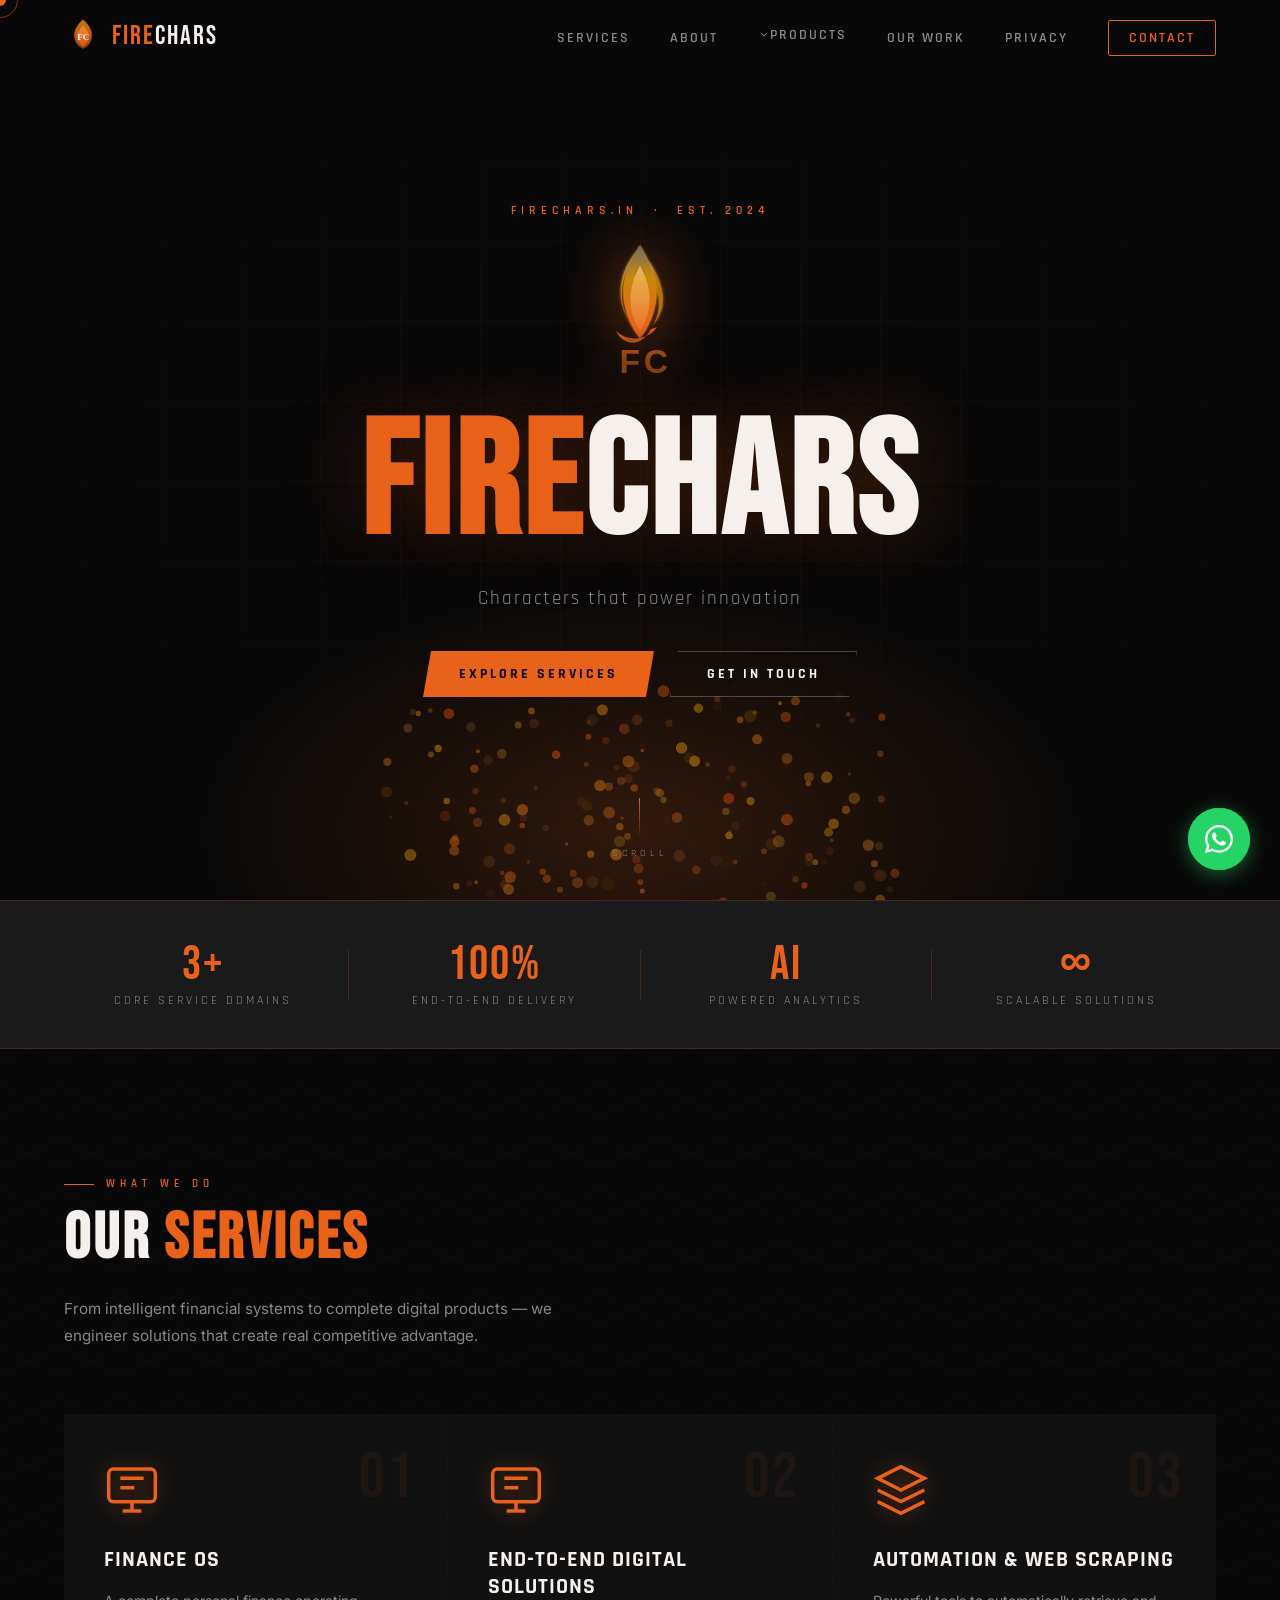
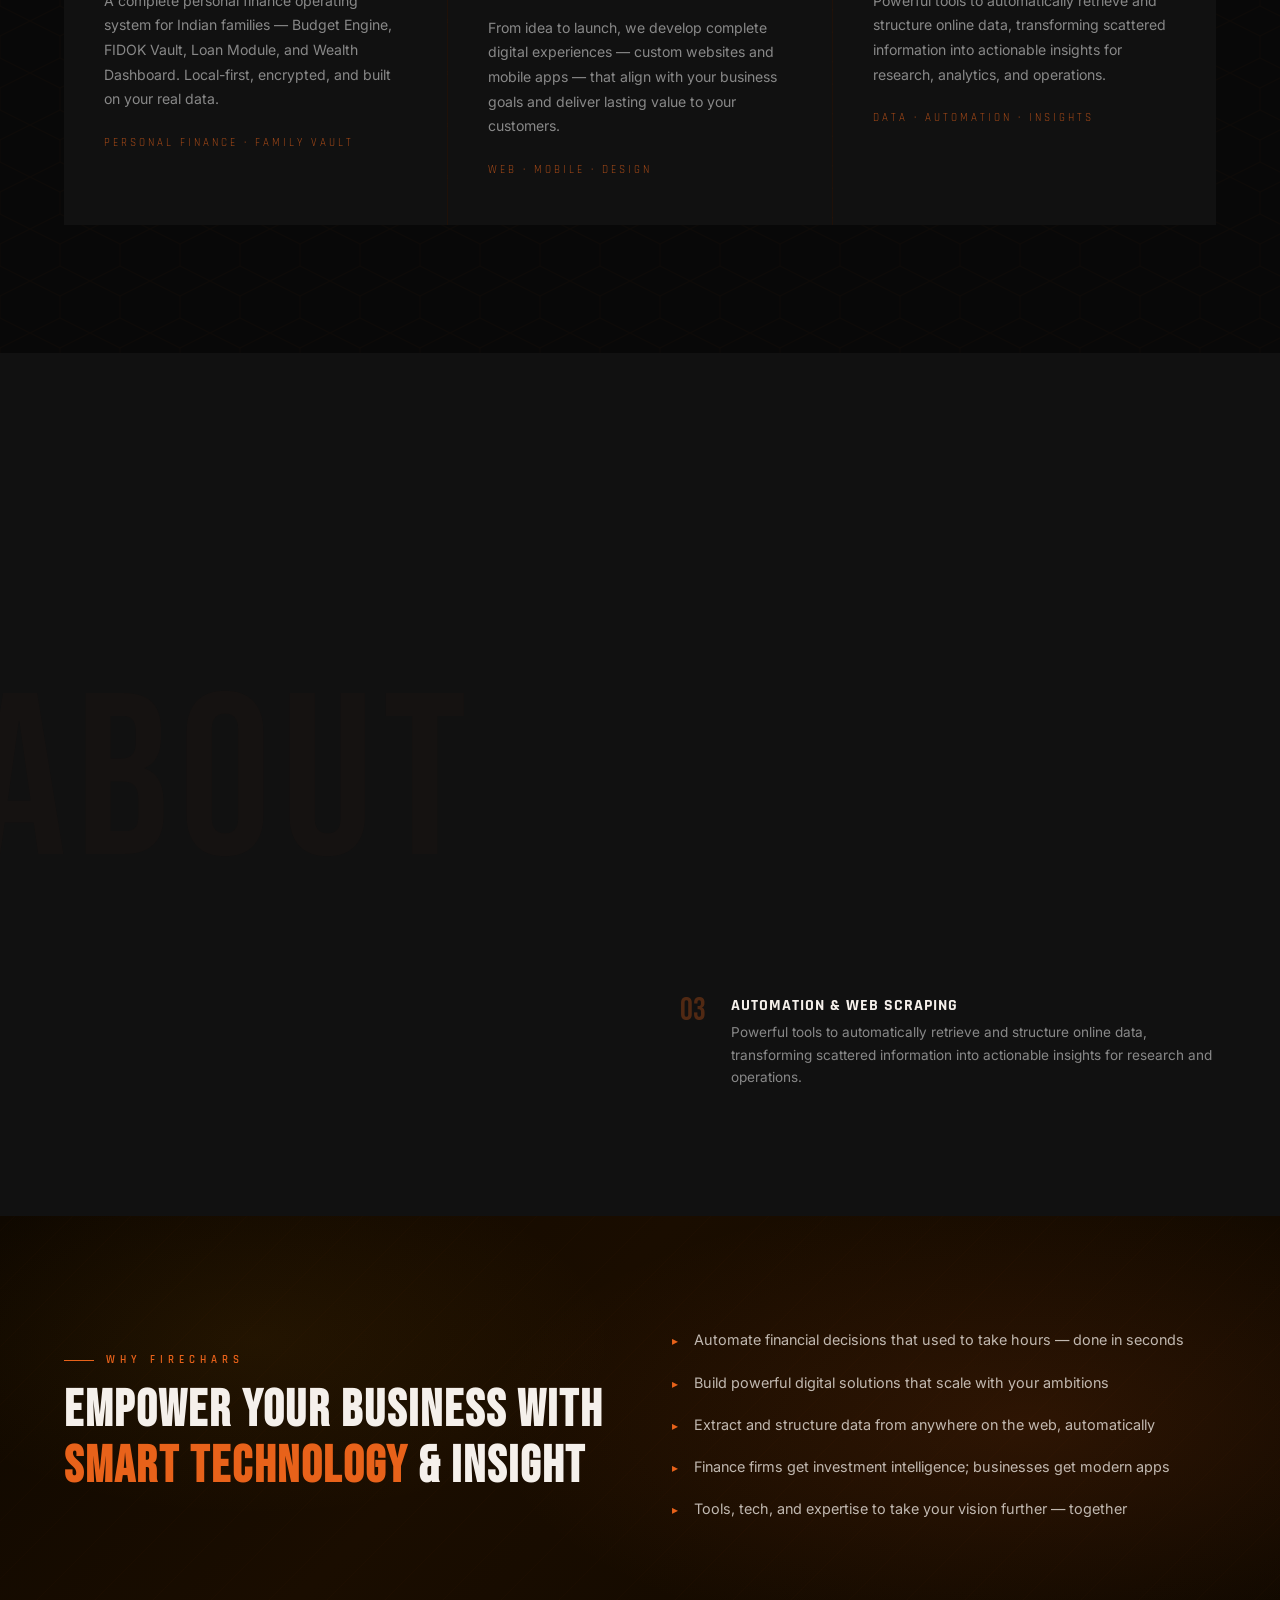
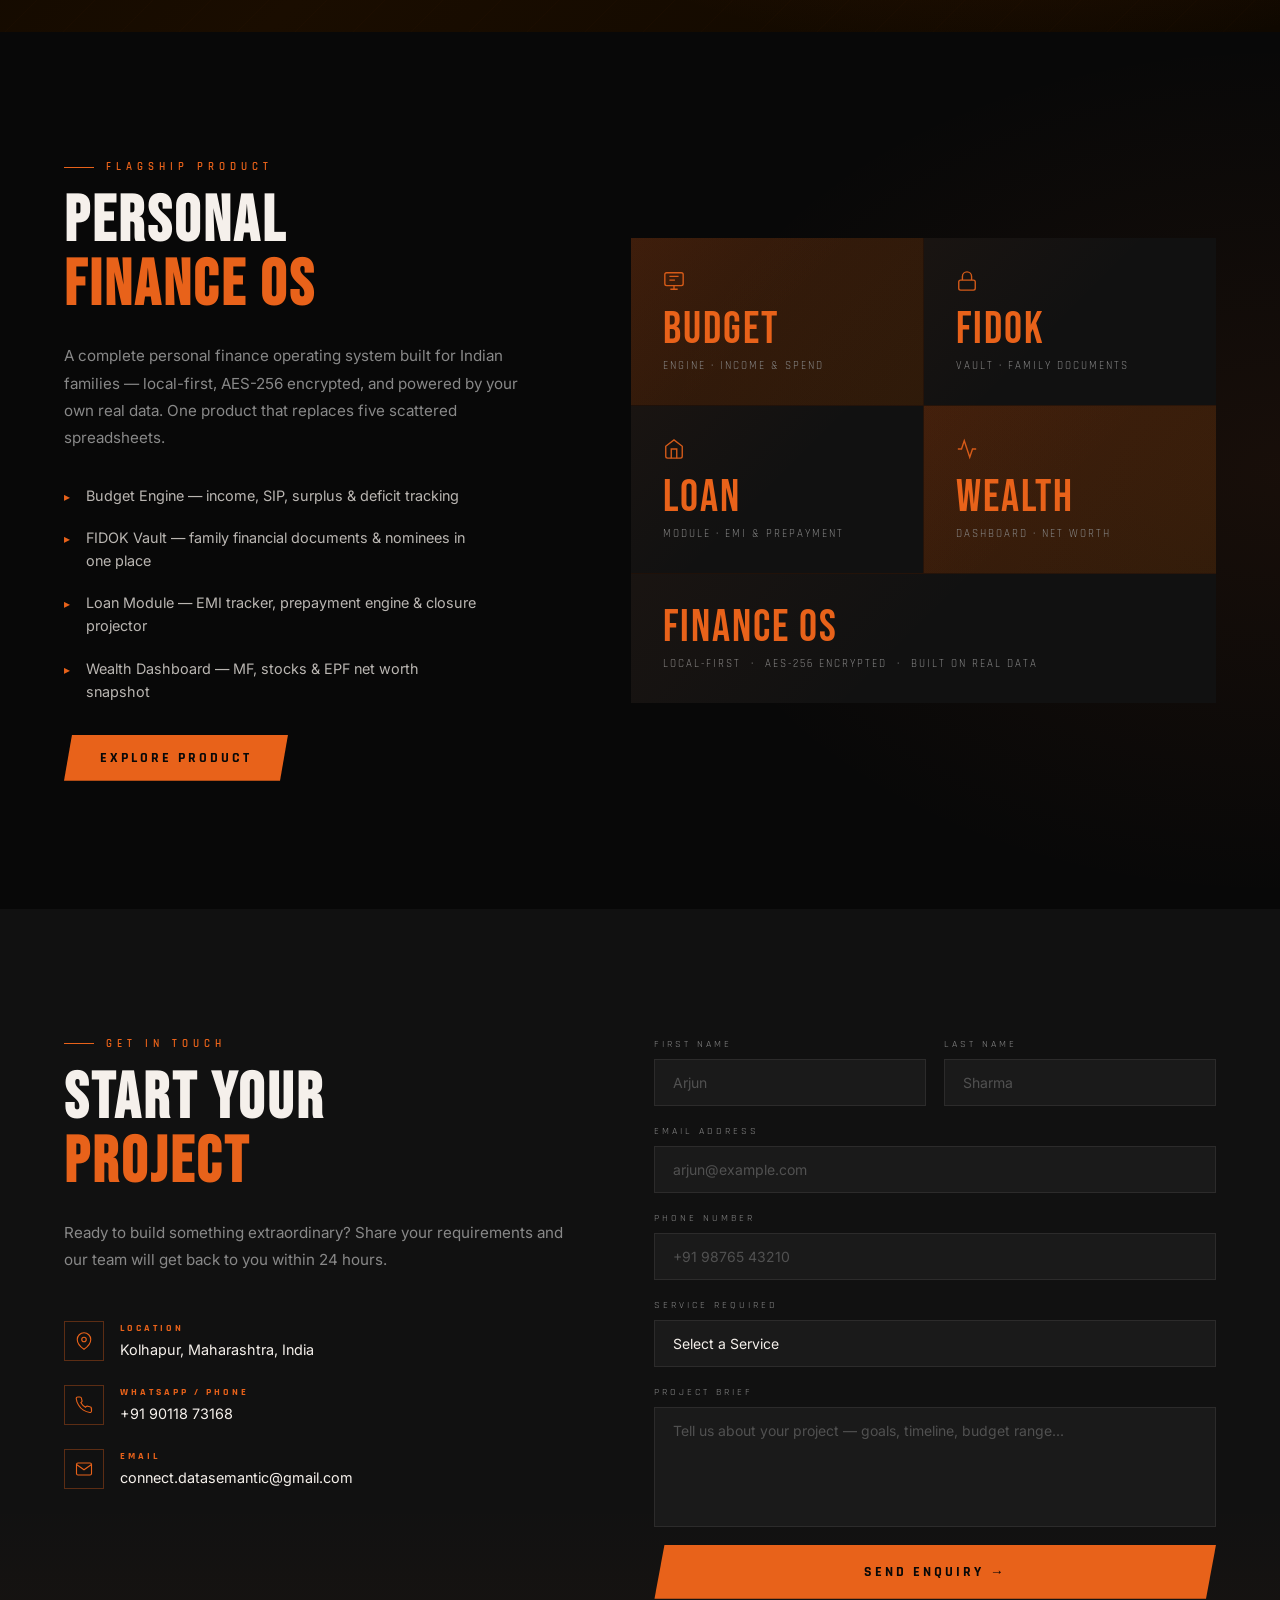
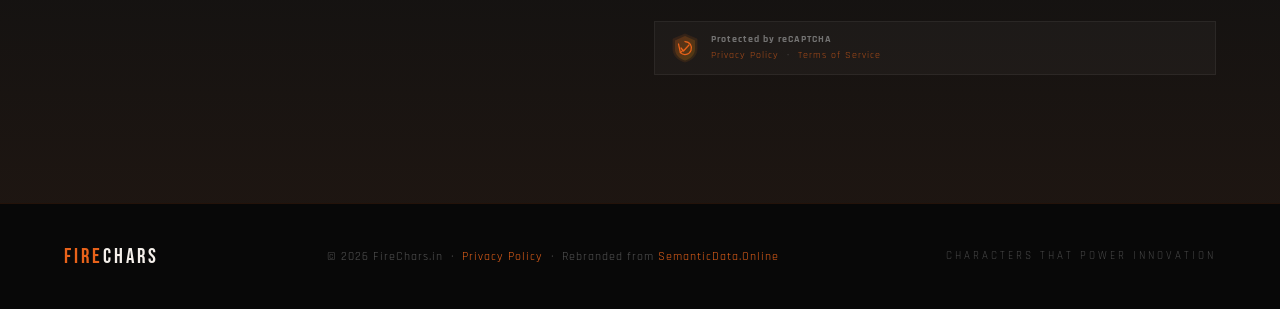
==== index.html @ 8363f187 "Add files via upload" ====
<!DOCTYPE html>
<html lang="en">
<head>
  <meta charset="UTF-8">
  <meta name="viewport" content="width=device-width, initial-scale=1.0">
  <title>FireChars — Characters that power innovation</title>
  <meta name="description" content="FireChars delivers automated investment intelligence, end-to-end digital solutions, and web automation tools. Smarter decisions, faster growth.">
  <meta name="keywords" content="Personal Finance OS, FireChars FinanceOS, budget tracker, FIDOK vault, loan tracker, family finance app, Indian personal finance, FireChars, firechars.in">
  <meta name="author" content="FireChars.in">
  <meta name="robots" content="index, follow">
  <link rel="canonical" href="https://firechars.in/">

  <!-- Open Graph -->
  <meta property="og:type"        content="website">
  <meta property="og:url"         content="https://firechars.in/">
  <meta property="og:title"       content="FireChars — Characters that power innovation">
  <meta property="og:description" content="Automated investment intelligence, digital solutions & web automation. Smarter decisions, faster growth.">
  <meta property="og:locale"      content="en_IN">
  <meta property="og:site_name"   content="FireChars.in">

  <!-- Favicon -->
  <link rel="icon" type="image/svg+xml" href="assets/images/favicon.svg">

  <!-- Google Fonts -->
  <link rel="preconnect" href="https://fonts.googleapis.com">
  <link href="https://fonts.googleapis.com/css2?family=Bebas+Neue&family=Rajdhani:wght@400;500;600;700&family=Inter:wght@300;400;500&display=swap" rel="stylesheet">

  <!-- CSS -->
  <link rel="stylesheet" href="css/base.css">
  <link rel="stylesheet" href="css/components.css">
  <link rel="stylesheet" href="css/sections.css">
  <link rel="stylesheet" href="css/animations.css">
  <link rel="stylesheet" href="css/responsive.css">
</head>
<body>

  <!-- Custom Cursor -->
  <div class="cursor"      id="cursor"></div>
  <div class="cursor-ring" id="cursorRing"></div>

  <!-- ═══════════════════════════════════════
       NAV
       ═══════════════════════════════════════ -->
  <nav id="navbar">
    <a class="nav-logo" href="#">
      <svg class="nav-logo-icon" viewBox="0 0 100 120" fill="none" xmlns="http://www.w3.org/2000/svg">
        <path d="M50 8 C50 8 78 30 78 58 C78 78 66 95 50 100 C34 95 22 78 22 58 C22 30 50 8 50 8Z" fill="url(#nFO)" opacity="0.9"/>
        <path d="M50 28 C50 28 68 45 68 62 C68 76 60 88 50 92 C40 88 32 76 32 62 C32 45 50 28 50 28Z" fill="url(#nFI)" opacity="0.7"/>
        <text x="32" y="74" font-family="Arial Black" font-size="28" font-weight="900" fill="white" opacity="0.95">FC</text>
        <defs>
          <linearGradient id="nFO" x1="50" y1="8" x2="50" y2="100" gradientUnits="userSpaceOnUse">
            <stop offset="0%"   stop-color="#C8860A"/>
            <stop offset="50%"  stop-color="#E8621A"/>
            <stop offset="100%" stop-color="#8B4513"/>
          </linearGradient>
          <linearGradient id="nFI" x1="50" y1="28" x2="50" y2="92" gradientUnits="userSpaceOnUse">
            <stop offset="0%"   stop-color="#F0A040"/>
            <stop offset="100%" stop-color="#E8621A"/>
          </linearGradient>
        </defs>
      </svg>
      <span class="nav-logo-text"><span>FIRE</span>CHARS</span>
    </a>
    <ul class="nav-links" id="navLinks">
      <li><a href="#services">Services</a></li>
      <li><a href="#about">About</a></li>
      <li class="nav-dropdown-wrap">
        <a href="products.html">Products</a>
        <ul class="nav-dropdown">
          <li><a href="products.html#pfos-product"><span class="nav-dropdown-num">00</span>Finance OS</a></li>
          <li><a href="products.html#attendease-product"><span class="nav-dropdown-num">01</span>AttendEase</a></li>
          <li><a href="products.html#billing-product"><span class="nav-dropdown-num">02</span>Billing Manager</a></li>
          <li><a href="products.html#reportcard-product"><span class="nav-dropdown-num">03</span>Report Card</a></li>
          <li><a href="products.html#attendance-product"><span class="nav-dropdown-num">04</span>Student Attendance</a></li>
        </ul>
      </li>
      <li><a href="clients.html">Our Work</a></li>
      <li><a href="privacy-policy.html">Privacy</a></li>
      <li><a href="#contact" class="nav-cta">Contact</a></li>
    </ul>
    <button class="nav-toggle" id="navToggle" aria-label="Toggle menu">
      <span></span><span></span><span></span>
    </button>
  </nav>

  <!-- ═══════════════════════════════════════
       HERO
       ═══════════════════════════════════════ -->
  <section id="hero">
    <div class="hero-bg">
      <canvas id="fireCanvas"></canvas>
      <div class="hero-grid"></div>
      <div class="hero-glow-center"></div>
    </div>
    <div class="hero-content">
      <div class="hero-eyebrow">firechars.in &nbsp;·&nbsp; Est. 2024</div>
      <svg class="hero-logo-svg" viewBox="0 0 200 240" fill="none" xmlns="http://www.w3.org/2000/svg">
        <defs>
          <linearGradient id="hO" x1="100" y1="0" x2="100" y2="200" gradientUnits="userSpaceOnUse">
            <stop offset="0%"   stop-color="#6A6A6A"/>
            <stop offset="30%"  stop-color="#C8860A"/>
            <stop offset="70%"  stop-color="#E8621A"/>
            <stop offset="100%" stop-color="#8B4513"/>
          </linearGradient>
          <linearGradient id="hI" x1="100" y1="40" x2="100" y2="180" gradientUnits="userSpaceOnUse">
            <stop offset="0%"   stop-color="#F0C060"/>
            <stop offset="100%" stop-color="#E8621A"/>
          </linearGradient>
          <linearGradient id="hM" x1="60" y1="0" x2="140" y2="200" gradientUnits="userSpaceOnUse">
            <stop offset="0%"   stop-color="#999"/>
            <stop offset="40%"  stop-color="#C8860A"/>
            <stop offset="100%" stop-color="#B87333"/>
          </linearGradient>
          <filter id="hGlow"><feGaussianBlur stdDeviation="3" result="b"/><feMerge><feMergeNode in="b"/><feMergeNode in="SourceGraphic"/></feMerge></filter>
        </defs>
        <path d="M100 10 C85 35 72 55 70 80 C68 105 76 125 88 140 C75 125 65 100 68 75 C70 50 82 30 95 15 Z" fill="url(#hM)" opacity="0.9" filter="url(#hGlow)"/>
        <path d="M100 5 C115 30 128 55 128 82 C128 115 113 145 100 160 C87 145 72 115 72 82 C72 55 85 30 100 5 Z" fill="url(#hO)" filter="url(#hGlow)"/>
        <path d="M100 40 C110 58 116 76 116 95 C116 118 108 136 100 148 C92 136 84 118 84 95 C84 76 90 58 100 40 Z" fill="url(#hI)" opacity="0.85"/>
        <path d="M128 82 C135 100 132 125 120 140 C130 130 140 112 138 90 C136 68 126 48 115 32 Z" fill="url(#hM)" opacity="0.85" filter="url(#hGlow)"/>
        <path d="M118 145 C112 158 100 168 88 168 C76 168 65 160 60 148 C70 158 85 163 100 160 C112 157 122 152 128 142 Z" fill="url(#hO)" opacity="0.9"/>
        <text x="66" y="218" font-family="Arial Black, sans-serif" font-size="56" font-weight="900" fill="url(#hO)" letter-spacing="6" opacity="0.95">FC</text>
      </svg>
      <h1 class="hero-title"><span class="fire">FIRE</span><span class="chars">CHARS</span></h1>
      <p class="hero-tagline">Characters that power innovation</p>
      <div class="hero-btns">
        <a href="#services" class="btn-primary">Explore Services</a>
        <a href="#contact"  class="btn-secondary">Get In Touch</a>
      </div>
    </div>
    <div class="hero-scroll">
      <div class="scroll-line"></div>
      <span>Scroll</span>
    </div>
  </section>

  <!-- ═══════════════════════════════════════
       STATS BAR
       ═══════════════════════════════════════ -->
  <div class="stats-bar">
    <div class="stats-inner">
      <div class="stat-item reveal">
        <div class="stat-number">3+</div>
        <div class="stat-label">Core Service Domains</div>
      </div>
      <div class="stat-divider"></div>
      <div class="stat-item reveal reveal-delay-1">
        <div class="stat-number">100%</div>
        <div class="stat-label">End-to-End Delivery</div>
      </div>
      <div class="stat-divider"></div>
      <div class="stat-item reveal reveal-delay-2">
        <div class="stat-number">AI</div>
        <div class="stat-label">Powered Analytics</div>
      </div>
      <div class="stat-divider"></div>
      <div class="stat-item reveal reveal-delay-3">
        <div class="stat-number">∞</div>
        <div class="stat-label">Scalable Solutions</div>
      </div>
    </div>
  </div>

  <!-- ═══════════════════════════════════════
       SERVICES
       ═══════════════════════════════════════ -->
  <section id="services">
    <div class="services-hex-bg"></div>
    <div class="services-header">
      <div class="reveal">
        <div class="section-label">What We Do</div>
        <h2 class="section-title">Our <span>Services</span></h2>
        <p class="section-desc">From intelligent financial systems to complete digital products — we engineer solutions that create real competitive advantage.</p>
      </div>
    </div>
    <div class="services-grid">
      <div class="service-card reveal">
        <div class="service-number">01</div>
        <svg class="service-icon" viewBox="0 0 24 24" fill="none" stroke="currentColor" stroke-width="1.5">
          <rect x="2" y="3" width="20" height="14" rx="2"/>
          <path d="M8 21h8M12 17v4"/>
          <path d="M7 7h10M7 11h6"/>
        </svg>
        <div class="service-name">Finance OS</div>
        <p class="service-desc">A complete personal finance operating system for Indian families — Budget Engine, FIDOK Vault, Loan Module, and Wealth Dashboard. Local-first, encrypted, and built on your real data.</p>
        <span class="service-tag">Personal Finance · Family Vault</span>
      </div>
      <div class="service-card reveal reveal-delay-1">
        <div class="service-number">02</div>
        <svg class="service-icon" viewBox="0 0 24 24" fill="none" stroke="currentColor" stroke-width="1.5">
          <rect x="2" y="3" width="20" height="14" rx="2"/>
          <path d="M8 21h8M12 17v4M7 7h10M7 11h6"/>
        </svg>
        <div class="service-name">End-to-End Digital Solutions</div>
        <p class="service-desc">From idea to launch, we develop complete digital experiences — custom websites and mobile apps — that align with your business goals and deliver lasting value to your customers.</p>
        <span class="service-tag">Web · Mobile · Design</span>
      </div>
      <div class="service-card reveal reveal-delay-2">
        <div class="service-number">03</div>
        <svg class="service-icon" viewBox="0 0 24 24" fill="none" stroke="currentColor" stroke-width="1.5">
          <path d="M12 2L2 7l10 5 10-5-10-5zM2 17l10 5 10-5M2 12l10 5 10-5"/>
        </svg>
        <div class="service-name">Automation &amp; Web Scraping</div>
        <p class="service-desc">Powerful tools to automatically retrieve and structure online data, transforming scattered information into actionable insights for research, analytics, and operations.</p>
        <span class="service-tag">Data · Automation · Insights</span>
      </div>
    </div>
  </section>

  <!-- ═══════════════════════════════════════
       ABOUT
       ═══════════════════════════════════════ -->
  <section id="about">
    <div class="about-inner">
      <div class="about-visual reveal">
        <div class="about-glow-box">
          <svg class="big-logo-svg" viewBox="0 0 280 320" fill="none" xmlns="http://www.w3.org/2000/svg">
            <defs>
              <linearGradient id="bO" x1="140" y1="0" x2="140" y2="260" gradientUnits="userSpaceOnUse">
                <stop offset="0%"   stop-color="#888"/>
                <stop offset="25%"  stop-color="#C8860A"/>
                <stop offset="60%"  stop-color="#E8621A"/>
                <stop offset="100%" stop-color="#7B3F10"/>
              </linearGradient>
              <linearGradient id="bI" x1="140" y1="50" x2="140" y2="220" gradientUnits="userSpaceOnUse">
                <stop offset="0%"   stop-color="#F5C060"/>
                <stop offset="100%" stop-color="#E8621A"/>
              </linearGradient>
              <linearGradient id="bM" x1="80" y1="0" x2="200" y2="260" gradientUnits="userSpaceOnUse">
                <stop offset="0%"   stop-color="#AAAAAA"/>
                <stop offset="50%"  stop-color="#C8860A"/>
                <stop offset="100%" stop-color="#B87333"/>
              </linearGradient>
              <filter id="bG"><feGaussianBlur stdDeviation="4" result="b"/><feMerge><feMergeNode in="b"/><feMergeNode in="SourceGraphic"/></feMerge></filter>
            </defs>
            <path d="M140 14 C120 50 100 78 98 112 C96 148 108 178 122 200 C105 178 90 140 95 105 C98 72 116 44 133 22 Z" fill="url(#bM)" opacity="0.9" filter="url(#bG)"/>
            <path d="M140 8 C162 42 178 76 178 114 C178 160 158 200 140 220 C122 200 102 160 102 114 C102 76 118 42 140 8 Z" fill="url(#bO)" filter="url(#bG)"/>
            <path d="M140 55 C154 80 162 106 162 132 C162 165 152 190 140 205 C128 190 118 165 118 132 C118 106 126 80 140 55 Z" fill="url(#bI)" opacity="0.85"/>
            <path d="M178 114 C187 140 184 174 168 196 C182 182 196 158 194 126 C192 94 178 66 162 44 Z" fill="url(#bM)" opacity="0.88" filter="url(#bG)"/>
            <path d="M165 202 C156 220 140 232 124 232 C108 232 92 222 84 206 C98 220 120 228 140 224 C158 220 170 210 178 196 Z" fill="url(#bO)" opacity="0.9"/>
            <text x="88" y="296" font-family="Arial Black, sans-serif" font-size="76" font-weight="900" fill="url(#bO)" letter-spacing="8" opacity="0.92">FC</text>
          </svg>
        </div>
        <div class="about-tags">
          <span class="about-tag">Finance Tech</span>
          <span class="about-tag">Web Dev</span>
          <span class="about-tag">Automation</span>
          <span class="about-tag">Analytics</span>
          <span class="about-tag">AI Powered</span>
        </div>
      </div>
      <div>
        <div class="section-label reveal">Who We Are</div>
        <h2 class="section-title reveal">About <span>FireChars</span></h2>
        <p class="section-desc reveal" style="margin-bottom:3rem;">We specialize in three core areas to help businesses and finance professionals save time, streamline operations, and make informed decisions. Whether you're a finance firm seeking smarter tools or a business in need of a strong digital presence, we deliver technology that works for you.</p>
        <div class="about-pillars">
          <div class="pillar reveal reveal-delay-1">
            <div class="pillar-num">01</div>
            <div>
              <div class="pillar-name">Automated Investment Intelligence</div>
              <div class="pillar-desc">Smart systems that empower finance firms to make faster, data-backed decisions in equity and mutual fund investments — automating analysis and enabling better portfolio strategies.</div>
            </div>
          </div>
          <div class="pillar reveal reveal-delay-2">
            <div class="pillar-num">02</div>
            <div>
              <div class="pillar-name">End-to-End Digital Solutions</div>
              <div class="pillar-desc">From idea to launch — custom websites and mobile apps that align with your business goals and deliver lasting value to your customers.</div>
            </div>
          </div>
          <div class="pillar reveal reveal-delay-3">
            <div class="pillar-num">03</div>
            <div>
              <div class="pillar-name">Automation &amp; Web Scraping</div>
              <div class="pillar-desc">Powerful tools to automatically retrieve and structure online data, transforming scattered information into actionable insights for research and operations.</div>
            </div>
          </div>
        </div>
      </div>
    </div>
  </section>

  <!-- ═══════════════════════════════════════
       FEATURE BAND
       ═══════════════════════════════════════ -->
  <div class="feature-band">
    <div class="feature-band-bg"></div>
    <div class="feature-band-lines"></div>
    <div class="feature-band-content">
      <div class="reveal">
        <div class="section-label">Why FireChars</div>
        <h3 class="feature-quote">Empower Your Business With <span>Smart Technology</span> &amp; Insight</h3>
      </div>
      <ul class="feature-list reveal reveal-delay-2">
        <li>Automate financial decisions that used to take hours — done in seconds</li>
        <li>Build powerful digital solutions that scale with your ambitions</li>
        <li>Extract and structure data from anywhere on the web, automatically</li>
        <li>Finance firms get investment intelligence; businesses get modern apps</li>
        <li>Tools, tech, and expertise to take your vision further — together</li>
      </ul>
    </div>
  </div>

  <!-- ═══════════════════════════════════════
       PERSONAL FINANCE OS
       ═══════════════════════════════════════ -->
  <section id="pfos">
    <div class="pfos-inner">
      <div>
        <div class="section-label reveal">Flagship Product</div>
        <h2 class="section-title reveal">Personal<br><span>Finance OS</span></h2>
        <p class="section-desc reveal" style="margin-bottom:2rem;">A complete personal finance operating system built for Indian families — local-first, AES-256 encrypted, and powered by your own real data. One product that replaces five scattered spreadsheets.</p>
        <ul class="feature-list reveal reveal-delay-1" style="max-width:420px;">
          <li>Budget Engine — income, SIP, surplus &amp; deficit tracking</li>
          <li>FIDOK Vault — family financial documents &amp; nominees in one place</li>
          <li>Loan Module — EMI tracker, prepayment engine &amp; closure projector</li>
          <li>Wealth Dashboard — MF, stocks &amp; EPF net worth snapshot</li>
        </ul>
        <div style="margin-top:2rem;" class="reveal reveal-delay-2">
          <a href="products.html#pfos-product" class="btn-primary">Explore Product</a>
        </div>
      </div>
      <div class="pfos-visual reveal reveal-delay-1">
        <div class="pfos-module accent">
          <div class="pfos-module-shine"></div>
          <div class="pfos-module-icon"><svg width="22" height="22" viewBox="0 0 24 24" fill="none" stroke="currentColor" stroke-width="1.5"><rect x="2" y="3" width="20" height="14" rx="2"/><path d="M8 21h8M12 17v4"/><path d="M7 7h10M7 11h6"/></svg></div>
          <div class="pfos-module-value">Budget</div>
          <div class="pfos-module-label">Engine · Income &amp; Spend</div>
        </div>
        <div class="pfos-module">
          <div class="pfos-module-shine"></div>
          <div class="pfos-module-icon"><svg width="22" height="22" viewBox="0 0 24 24" fill="none" stroke="currentColor" stroke-width="1.5"><rect x="3" y="11" width="18" height="11" rx="2"/><path d="M7 11V7a5 5 0 0 1 10 0v4"/></svg></div>
          <div class="pfos-module-value">FIDOK</div>
          <div class="pfos-module-label">Vault · Family Documents</div>
        </div>
        <div class="pfos-module">
          <div class="pfos-module-shine"></div>
          <div class="pfos-module-icon"><svg width="22" height="22" viewBox="0 0 24 24" fill="none" stroke="currentColor" stroke-width="1.5"><path d="M3 9l9-7 9 7v11a2 2 0 0 1-2 2H5a2 2 0 0 1-2-2z"/><polyline points="9 22 9 12 15 12 15 22"/></svg></div>
          <div class="pfos-module-value">Loan</div>
          <div class="pfos-module-label">Module · EMI &amp; Prepayment</div>
        </div>
        <div class="pfos-module accent">
          <div class="pfos-module-shine"></div>
          <div class="pfos-module-icon"><svg width="22" height="22" viewBox="0 0 24 24" fill="none" stroke="currentColor" stroke-width="1.5"><polyline points="22 12 18 12 15 21 9 3 6 12 2 12"/></svg></div>
          <div class="pfos-module-value">Wealth</div>
          <div class="pfos-module-label">Dashboard · Net Worth</div>
        </div>
        <div class="pfos-module pfos-module-wide">
          <div class="pfos-module-shine"></div>
          <div class="pfos-module-value">Finance OS</div>
          <div class="pfos-module-label">Local-First &nbsp;·&nbsp; AES-256 Encrypted &nbsp;·&nbsp; Built on Real Data</div>
        </div>
      </div>
    </div>
  </section>

  <!-- ═══════════════════════════════════════
       CONTACT
       ═══════════════════════════════════════ -->
  <section id="contact">
    <div class="contact-layout">
      <div class="contact-info">
        <div class="section-label reveal">Get In Touch</div>
        <h2 class="section-title reveal reveal-delay-1">START YOUR<br><span>PROJECT</span></h2>
        <p class="reveal reveal-delay-2">Ready to build something extraordinary? Share your requirements and our team will get back to you within 24 hours.</p>
        <div class="contact-detail reveal reveal-delay-2">
          <div class="contact-detail-icon">
            <svg width="18" height="18" viewBox="0 0 24 24" fill="none" stroke="currentColor" stroke-width="1.5"><path d="M21 10c0 7-9 13-9 13s-9-6-9-13a9 9 0 0 1 18 0z"/><circle cx="12" cy="10" r="3"/></svg>
          </div>
          <div class="contact-detail-text"><strong>Location</strong><span>Kolhapur, Maharashtra, India</span></div>
        </div>
        <div class="contact-detail reveal reveal-delay-3">
          <div class="contact-detail-icon">
            <svg width="18" height="18" viewBox="0 0 24 24" fill="none" stroke="currentColor" stroke-width="1.5"><path d="M22 16.92v3a2 2 0 0 1-2.18 2 19.79 19.79 0 0 1-8.63-3.07A19.5 19.5 0 0 1 4.69 12a19.79 19.79 0 0 1-3.07-8.67A2 2 0 0 1 3.6 1.27h3a2 2 0 0 1 2 1.72c.127.96.361 1.903.7 2.81a2 2 0 0 1-.45 2.11L7.91 8.91a16 16 0 0 0 6.06 6.06l.96-.95a2 2 0 0 1 2.11-.45c.907.339 1.85.573 2.81.7A2 2 0 0 1 21.73 16.92z"/></svg>
          </div>
          <div class="contact-detail-text"><strong>WhatsApp / Phone</strong><span><a href="https://wa.me/919011873168?text=Hi%20FireChars%20team!%20I%20would%20like%20to%20discuss%20your%20services.">+91 90118 73168</a></span></div>
        </div>
        <div class="contact-detail reveal reveal-delay-4">
          <div class="contact-detail-icon">
            <svg width="18" height="18" viewBox="0 0 24 24" fill="none" stroke="currentColor" stroke-width="1.5"><path d="M4 4h16c1.1 0 2 .9 2 2v12c0 1.1-.9 2-2 2H4c-1.1 0-2-.9-2-2V6c0-1.1.9-2 2-2z"/><polyline points="22,6 12,13 2,6"/></svg>
          </div>
          <div class="contact-detail-text"><strong>Email</strong><span>connect.datasemantic@gmail.com</span></div>
        </div>
      </div>

      <div class="contact-form reveal reveal-delay-2">
        <div class="form-row">
          <div class="form-group"><label class="form-label">First Name</label><input type="text" id="f-fname" class="form-input" placeholder="Arjun"></div>
          <div class="form-group"><label class="form-label">Last Name</label><input type="text" id="f-lname" class="form-input" placeholder="Sharma"></div>
        </div>
        <div class="form-group"><label class="form-label">Email Address</label><input type="email" id="f-email" class="form-input" placeholder="arjun@example.com"></div>
        <div class="form-group"><label class="form-label">Phone Number</label><input type="tel" id="f-phone" class="form-input" placeholder="+91 98765 43210"></div>
        <div class="form-group">
          <label class="form-label">Service Required</label>
          <select id="f-type" class="form-select">
            <option value="">Select a Service</option>
            <option>Personal Finance OS — Early Access</option>
            <option>Website Development</option>
            <option>Mobile App Development</option>
            <option>Automation &amp; Web Scraping</option>
            <option>End-to-End Digital Solution</option>
            <option>Data Analytics &amp; Reporting</option>
            <option>Other / General Enquiry</option>
          </select>
        </div>
        <div class="form-group"><label class="form-label">Project Brief</label><textarea id="f-brief" class="form-textarea" placeholder="Tell us about your project — goals, timeline, budget range..."></textarea></div>
        <button class="btn-submit" id="submitEnquiryBtn" onclick="openGmailEnquiry(event)">Send Enquiry &rarr;</button>
        <p class="form-error" id="form-error"></p>
        <p class="recaptcha-notice">
          <svg class="rc-logo" xmlns="http://www.w3.org/2000/svg" viewBox="0 0 64 64">
            <defs><linearGradient id="rcg1" x1="0%" y1="0%" x2="100%" y2="100%"><stop offset="0%" style="stop-color:#E8621A"/><stop offset="100%" style="stop-color:#C8860A"/></linearGradient></defs>
            <path d="M32 4 L56 14 L56 34 C56 47 45 57 32 60 C19 57 8 47 8 34 L8 14 Z" fill="url(#rcg1)" opacity="0.12" stroke="#E8621A" stroke-width="1.5"/>
            <path d="M32 8 L52 17 L52 34 C52 45 43 54 32 57 C21 54 12 45 12 34 L12 17 Z" fill="url(#rcg1)" opacity="0.2"/>
            <g transform="translate(32,32)" fill="none" stroke="#E8621A" stroke-width="2.5" stroke-linecap="round" stroke-linejoin="round"><path d="M0,-13 A13,13 0 1,1 -9.2,9.2"/><polyline points="-13,-8 -9.2,9.2 -4,4.5"/></g>
            <polyline points="24,32 29,38 40,26" fill="none" stroke="#E8621A" stroke-width="2.5" stroke-linecap="round" stroke-linejoin="round"/>
          </svg>
          <span class="rc-text"><strong>Protected by reCAPTCHA</strong><a href="https://policies.google.com/privacy" target="_blank">Privacy Policy</a> &nbsp;&middot;&nbsp; <a href="https://policies.google.com/terms" target="_blank">Terms of Service</a></span>
        </p>
      </div>
    </div>
  </section>

  <!-- ═══════════════════════════════════════
       FOOTER
       ═══════════════════════════════════════ -->
  <footer>
    <div class="footer-brand"><span>FIRE</span>CHARS</div>
    <div class="footer-copy">
      &copy; <span id="yr"></span> FireChars.in &nbsp;·&nbsp;
      <a href="privacy-policy.html">Privacy Policy</a> &nbsp;·&nbsp;
      Rebranded from <a href="https://semanticdata.online" target="_blank">SemanticData.Online</a>
    </div>
    <div class="footer-tagline">CHARACTERS THAT POWER INNOVATION</div>
  </footer>

  <!-- WHATSAPP FAB -->
  <div class="whatsapp-fab">
    <a href="https://wa.me/919011873168?text=Hi%20FireChars%20team!%20I%20would%20like%20to%20discuss%20your%20services."
       target="_blank" rel="noopener noreferrer" aria-label="Chat on WhatsApp">
      <svg xmlns="http://www.w3.org/2000/svg" viewBox="0 0 448 512">
        <path d="M380.9 97.1C339 55.1 283.2 32 223.9 32c-122.4 0-222 99.6-222 222 0 39.1 10.2 77.3 29.6 111L0 480l117.7-30.9c32.4 17.7 68.9 27 106.1 27h.1c122.3 0 224.1-99.6 224.1-222 0-59.3-25.2-115-67.1-157zm-157 341.6c-33.2 0-65.7-8.9-94-25.7l-6.7-4-69.8 18.3L72 359.2l-4.4-7c-18.5-29.4-28.2-63.3-28.2-98.2 0-101.7 82.8-184.5 184.6-184.5 49.3 0 95.6 19.2 130.4 54.1 34.8 34.9 56.2 81.2 56.1 130.5 0 101.8-84.9 184.6-186.6 184.6zm101.2-138.2c-5.5-2.8-32.8-16.2-37.9-18-5.1-1.9-8.8-2.8-12.5 2.8-3.7 5.6-14.3 18-17.6 21.8-3.2 3.7-6.5 4.2-12 1.4-32.6-16.3-54-29.1-75.5-66-5.7-9.8 5.7-9.1 16.3-30.3 1.8-3.7.9-6.9-.5-9.7-1.4-2.8-12.5-30.1-17.1-41.2-4.5-10.8-9.1-9.3-12.5-9.5-3.2-.2-6.9-.2-10.6-.2-3.7 0-9.7 1.4-14.8 6.9-5.1 5.6-19.4 19-19.4 46.3 0 27.3 19.9 53.7 22.6 57.4 2.8 3.7 39.1 59.7 94.8 83.8 35.2 15.2 49 16.5 66.6 13.9 10.7-1.6 32.8-13.4 37.4-26.4 4.6-13 4.6-24.1 3.2-26.4-1.3-2.5-5-3.9-10.5-6.6z"/>
      </svg>
    </a>
  </div>

  <!-- ═══════════════════════════════════════
       JAVASCRIPT
       ═══════════════════════════════════════ -->
  <script>document.getElementById('yr').textContent = new Date().getFullYear();</script>
  <script src="js/cursor.js"></script>
  <script src="js/nav.js"></script>
  <script src="js/fire.js"></script>
  <script src="js/parallax.js"></script>
  <script src="js/animations.js"></script>
  <script src="js/form.js"></script>

</body>
</html>
---- css/base.css ----
/* =============================================================
   base.css — Variables, Reset, Typography, Global Buttons
   FireChars.in
   ============================================================= */

:root {
  --fire-orange: #E8621A;
  --fire-amber:  #C8860A;
  --fire-copper: #B87333;
  --fire-gold:   #D4A853;
  --deep-black:  #080808;
  --dark-charcoal: #111111;
  --mid-charcoal:  #1A1A1A;
  --light-charcoal:#252525;
  --smoke: #2E2E2E;
  --ash:   #888888;
  --white: #F5F0EB;
  --glow:  rgba(232, 98, 26, 0.35);
}

*, *::before, *::after { margin: 0; padding: 0; box-sizing: border-box; }

html { scroll-behavior: smooth; font-size: 16px; }

body {
  background: var(--deep-black);
  color: var(--white);
  font-family: 'Inter', sans-serif;
  overflow-x: hidden;
  cursor: none;
}

/* ── Typography ─────────────────────────────────────── */
.section-label {
  font-family: 'Rajdhani', sans-serif;
  font-size: 0.7rem;
  font-weight: 600;
  letter-spacing: 5px;
  text-transform: uppercase;
  color: var(--fire-orange);
  margin-bottom: 1rem;
  display: flex;
  align-items: center;
  gap: 12px;
}
.section-label::before {
  content: '';
  display: block;
  width: 30px;
  height: 1px;
  background: var(--fire-orange);
}

.section-title {
  font-family: 'Bebas Neue', sans-serif;
  font-size: clamp(2.5rem, 5vw, 4.5rem);
  line-height: 1;
  letter-spacing: 3px;
  color: var(--white);
  margin-bottom: 1.5rem;
}
.section-title span { color: var(--fire-orange); }

.section-desc {
  font-size: 0.95rem;
  line-height: 1.8;
  color: var(--ash);
  max-width: 550px;
}

/* ── Buttons ─────────────────────────────────────────── */
.btn-primary {
  padding: 14px 36px;
  background: var(--fire-orange);
  color: var(--deep-black);
  font-family: 'Rajdhani', sans-serif;
  font-weight: 700;
  font-size: 0.85rem;
  letter-spacing: 3px;
  text-transform: uppercase;
  text-decoration: none;
  border: none;
  cursor: pointer;
  clip-path: polygon(8px 0%, 100% 0%, calc(100% - 8px) 100%, 0% 100%);
  transition: background 0.3s, transform 0.2s, box-shadow 0.3s;
  display: inline-block;
}
.btn-primary:hover {
  background: var(--fire-gold);
  transform: translateY(-2px);
  box-shadow: 0 8px 30px rgba(232, 98, 26, 0.4);
}

.btn-secondary {
  padding: 13px 36px;
  background: transparent;
  color: var(--white);
  font-family: 'Rajdhani', sans-serif;
  font-weight: 700;
  font-size: 0.85rem;
  letter-spacing: 3px;
  text-transform: uppercase;
  text-decoration: none;
  border: 1px solid rgba(255, 255, 255, 0.25);
  clip-path: polygon(8px 0%, 100% 0%, calc(100% - 8px) 100%, 0% 100%);
  transition: border-color 0.3s, color 0.3s, transform 0.2s;
  display: inline-block;
}
.btn-secondary:hover {
  border-color: var(--fire-orange);
  color: var(--fire-orange);
  transform: translateY(-2px);
}

/* Submit button (contact form) */
.btn-submit {
  width: 100%;
  padding: 18px;
  background: var(--fire-orange);
  color: var(--deep-black);
  font-family: 'Rajdhani', sans-serif;
  font-size: 0.85rem;
  font-weight: 700;
  letter-spacing: 3px;
  text-transform: uppercase;
  border: none;
  cursor: pointer;
  clip-path: polygon(10px 0%, 100% 0%, calc(100% - 10px) 100%, 0% 100%);
  transition: background 0.2s, transform 0.2s;
}
.btn-submit:hover { background: var(--fire-gold); transform: translateY(-2px); }
.btn-submit.loading { opacity: 0.7; pointer-events: none; }
.btn-submit.loading::after {
  content: '';
  display: inline-block;
  width: 13px; height: 13px;
  border: 2px solid rgba(8, 8, 8, 0.3);
  border-top-color: var(--deep-black);
  border-radius: 50%;
  animation: btnSpin 0.7s linear infinite;
  margin-left: 10px;
  vertical-align: middle;
}
@keyframes btnSpin { to { transform: rotate(360deg); } }
---- css/components.css ----
/* =============================================================
   components.css — Cursor, Navbar, Stats Bar, WhatsApp FAB
   FireChars.in
   ============================================================= */

/* ── Custom Cursor ───────────────────────────────────── */
.cursor {
  width: 12px; height: 12px;
  background: var(--fire-orange);
  border-radius: 50%;
  position: fixed;
  pointer-events: none;
  z-index: 9999;
  transform: translate(-50%, -50%);
  transition: transform 0.1s ease, width 0.2s, height 0.2s;
  mix-blend-mode: screen;
}
.cursor-ring {
  width: 36px; height: 36px;
  border: 1.5px solid rgba(232, 98, 26, 0.5);
  border-radius: 50%;
  position: fixed;
  pointer-events: none;
  z-index: 9998;
  transform: translate(-50%, -50%);
  transition: transform 0.18s ease;
}
.cursor.hover  { transform: translate(-50%, -50%) scale(2.5); }
.cursor-ring.hover { transform: translate(-50%, -50%) scale(1.5); }

/* ── Navbar ──────────────────────────────────────────── */
nav {
  position: fixed;
  top: 0; left: 0; right: 0;
  z-index: 1000;
  padding: 0 5%;
  height: 72px;
  display: flex;
  align-items: center;
  justify-content: space-between;
  background: linear-gradient(to bottom, rgba(8,8,8,0.97) 0%, rgba(8,8,8,0) 100%);
  transition: background 0.4s;
}
nav.scrolled {
  background: rgba(8, 8, 8, 0.96);
  backdrop-filter: blur(12px);
  border-bottom: 1px solid rgba(232, 98, 26, 0.15);
}

.nav-logo {
  display: flex;
  align-items: center;
  gap: 10px;
  text-decoration: none;
}
.nav-logo-icon { width: 38px; height: 38px; }
.nav-logo-text {
  font-family: 'Bebas Neue', sans-serif;
  font-size: 1.7rem;
  letter-spacing: 2px;
  color: var(--white);
}
.nav-logo-text span { color: var(--fire-orange); }

.nav-links {
  display: flex;
  gap: 2.5rem;
  list-style: none;
}
.nav-links a {
  text-decoration: none;
  color: var(--ash);
  font-family: 'Rajdhani', sans-serif;
  font-size: 0.9rem;
  font-weight: 600;
  letter-spacing: 2px;
  text-transform: uppercase;
  transition: color 0.3s;
  position: relative;
}
.nav-links a::after {
  content: '';
  position: absolute;
  bottom: -4px; left: 0;
  width: 0; height: 1px;
  background: var(--fire-orange);
  transition: width 0.3s;
}
.nav-links a:hover          { color: var(--white); }
.nav-links a:hover::after   { width: 100%; }

.nav-cta {
  background: transparent !important;
  border: 1px solid var(--fire-orange) !important;
  color: var(--fire-orange) !important;
  padding: 8px 20px;
  border-radius: 2px;
  transition: background 0.3s, color 0.3s !important;
}
.nav-cta:hover {
  background: var(--fire-orange) !important;
  color: var(--deep-black) !important;
}
.nav-cta::after { display: none !important; }

.nav-toggle {
  display: none;
  flex-direction: column;
  gap: 5px;
  cursor: pointer;
  padding: 4px;
  background: none;
  border: none;
}
.nav-toggle span {
  display: block;
  width: 24px; height: 2px;
  background: var(--white);
  transition: 0.3s;
}

/* ── Stats Bar ───────────────────────────────────────── */
.stats-bar {
  background: var(--mid-charcoal);
  border-top: 1px solid rgba(232, 98, 26, 0.2);
  border-bottom: 1px solid rgba(232, 98, 26, 0.2);
  padding: 2.5rem 5%;
}
.stats-inner {
  max-width: 1100px;
  margin: 0 auto;
  display: flex;
  justify-content: space-between;
  align-items: center;
  flex-wrap: wrap;
  gap: 2rem;
}
.stat-item { text-align: center; flex: 1; min-width: 150px; }
.stat-number {
  font-family: 'Bebas Neue', sans-serif;
  font-size: 3rem;
  color: var(--fire-orange);
  line-height: 1;
  letter-spacing: 2px;
}
.stat-label {
  font-family: 'Rajdhani', sans-serif;
  font-size: 0.75rem;
  letter-spacing: 3px;
  text-transform: uppercase;
  color: var(--ash);
  margin-top: 4px;
}
.stat-divider {
  width: 1px; height: 50px;
  background: rgba(232, 98, 26, 0.2);
}

/* ── WhatsApp FAB ────────────────────────────────────── */
.whatsapp-fab {
  position: fixed;
  bottom: 30px;
  right: 30px;
  z-index: 9999;
}
.whatsapp-fab a {
  display: flex;
  align-items: center;
  justify-content: center;
  width: 62px; height: 62px;
  background-color: #25D366;
  border-radius: 50%;
  box-shadow: 0 4px 20px rgba(37, 211, 102, 0.45);
  transition: all 0.3s ease;
  text-decoration: none;
  position: relative;
}
.whatsapp-fab a:hover {
  background-color: #1ebe5d;
  transform: scale(1.1);
  box-shadow: 0 6px 28px rgba(37, 211, 102, 0.6);
}
.whatsapp-fab svg { width: 32px; height: 32px; fill: #fff; }

/* Pulse ring */
.whatsapp-fab a::before {
  content: '';
  position: absolute;
  width: 62px; height: 62px;
  border-radius: 50%;
  background-color: #25D366;
  animation: waPulse 2s infinite;
  z-index: -1;
}
@keyframes waPulse {
  0%  { transform: scale(1);    opacity: 0.7; }
  70% { transform: scale(1.45); opacity: 0;   }
  100%{ transform: scale(1);    opacity: 0;   }
}

/* Tooltip */
.whatsapp-fab a::after {
  content: 'Chat with us';
  position: absolute;
  right: 74px;
  background: #1a1a1a;
  color: #fff;
  padding: 7px 14px;
  border-radius: 4px;
  font-family: 'Rajdhani', sans-serif;
  font-size: 13px;
  font-weight: 600;
  letter-spacing: 1px;
  white-space: nowrap;
  opacity: 0; visibility: hidden;
  transition: all 0.3s ease;
  border: 1px solid rgba(37, 211, 102, 0.3);
}
.whatsapp-fab a:hover::after { opacity: 1; visibility: visible; }

/* ── Nav Dropdown ─────────────────────────────────────── */
.nav-dropdown-wrap {
  position: relative;
}
.nav-dropdown-wrap > a {
  display: flex;
  align-items: center;
  gap: 5px;
}
.nav-dropdown-wrap > a::before {
  content: '';
  display: inline-block;
  width: 5px;
  height: 5px;
  border-right: 1.5px solid var(--ash);
  border-bottom: 1.5px solid var(--ash);
  transform: rotate(45deg) translateY(-2px);
  transition: transform 0.25s, border-color 0.3s;
  margin-left: 2px;
  flex-shrink: 0;
}
.nav-dropdown-wrap:hover > a::before {
  transform: rotate(-135deg) translateY(-2px);
  border-color: var(--fire-orange);
}
.nav-dropdown-wrap > a::after { display: none !important; }

.nav-dropdown {
  position: absolute;
  top: 100%;
  left: 50%;
  transform: translateX(-50%) translateY(-6px);
  background: transparent;
  min-width: 230px;
  list-style: none;
  padding-top: 18px;
  opacity: 0;
  pointer-events: none;
  transition: opacity 0.22s ease, transform 0.22s ease;
  z-index: 999;
}
.nav-dropdown::before {
  content: '';
  position: absolute;
  top: 18px; left: 0; right: 0; bottom: 0;
  background: rgba(14, 14, 14, 0.98);
  border: 1px solid rgba(232, 98, 26, 0.18);
  border-top: 2px solid var(--fire-orange);
  backdrop-filter: blur(16px);
  z-index: -1;
}
.nav-dropdown-wrap:hover .nav-dropdown {
  opacity: 1;
  pointer-events: all;
  transform: translateX(-50%) translateY(0);
}
.nav-dropdown li {
  border-bottom: 1px solid rgba(232, 98, 26, 0.07);
}
.nav-dropdown li:last-child { border-bottom: none; }
.nav-dropdown li a {
  display: flex;
  align-items: center;
  gap: 12px;
  padding: 10px 18px;
  font-family: 'Rajdhani', sans-serif;
  font-size: 0.78rem;
  font-weight: 600;
  letter-spacing: 2px;
  text-transform: uppercase;
  color: var(--ash);
  text-decoration: none;
  transition: background 0.2s, color 0.2s, padding-left 0.2s;
  white-space: nowrap;
}
.nav-dropdown li a::after { display: none !important; }
.nav-dropdown li a:hover {
  background: rgba(232, 98, 26, 0.07);
  color: var(--fire-orange);
  padding-left: 22px;
}
.nav-dropdown-num {
  font-family: 'Bebas Neue', sans-serif;
  font-size: 0.9rem;
  color: rgba(232, 98, 26, 0.4);
  letter-spacing: 1px;
  min-width: 20px;
  transition: color 0.2s;
}
.nav-dropdown li a:hover .nav-dropdown-num {
  color: var(--fire-orange);
}
---- css/sections.css ----
/* =============================================================
   sections.css — All Page Section Styles
   FireChars.in
   ============================================================= */

/* ── HERO ────────────────────────────────────────────── */
#hero {
  position: relative;
  height: 100vh;
  min-height: 700px;
  display: flex;
  align-items: center;
  justify-content: center;
  overflow: hidden;
  background: var(--deep-black);
}

.hero-bg        { position: absolute; inset: 0; overflow: hidden; }
#fireCanvas     { position: absolute; inset: 0; width: 100%; height: 100%; opacity: 0.6; }

.hero-grid {
  position: absolute;
  inset: 0;
  background-image:
    linear-gradient(rgba(232,98,26,0.04) 1px, transparent 1px),
    linear-gradient(90deg, rgba(232,98,26,0.04) 1px, transparent 1px);
  background-size: 80px 80px;
  mask-image: radial-gradient(ellipse 70% 60% at 50% 50%, black 30%, transparent 100%);
}

.hero-glow-center {
  position: absolute;
  bottom: -20%; left: 50%;
  transform: translateX(-50%);
  width: 900px; height: 500px;
  background: radial-gradient(ellipse, rgba(232,98,26,0.18) 0%, transparent 70%);
  pointer-events: none;
}

.hero-content {
  position: relative;
  z-index: 10;
  text-align: center;
  max-width: 900px;
  padding: 0 2rem;
}

.hero-eyebrow {
  font-family: 'Rajdhani', sans-serif;
  font-size: 0.75rem;
  font-weight: 600;
  letter-spacing: 5px;
  text-transform: uppercase;
  color: var(--fire-orange);
  margin-bottom: 1.5rem;
  opacity: 0;
  animation: fadeUp 0.8s 0.3s forwards;
}

.hero-logo-svg {
  width: 120px;
  height: auto;
  margin: 0 auto 1.5rem;
  display: block;
  filter: drop-shadow(0 0 30px rgba(232,98,26,0.6));
  opacity: 0;
  animation: fadeUp 0.8s 0.5s forwards;
}

.hero-title {
  font-family: 'Bebas Neue', sans-serif;
  font-size: clamp(4rem, 10vw, 9rem);
  line-height: 0.95;
  letter-spacing: 4px;
  color: var(--white);
  text-shadow: 0 0 80px rgba(232,98,26,0.25);
  opacity: 0;
  animation: fadeUp 0.8s 0.7s forwards;
}
.hero-title .fire  { color: var(--fire-orange); }
.hero-title .chars { color: var(--white); }

.hero-tagline {
  font-family: 'Rajdhani', sans-serif;
  font-size: 1.2rem;
  font-weight: 400;
  color: var(--ash);
  margin: 1.5rem 0 2.5rem;
  letter-spacing: 2px;
  opacity: 0;
  animation: fadeUp 0.8s 0.9s forwards;
}

.hero-btns {
  display: flex;
  gap: 1rem;
  justify-content: center;
  flex-wrap: wrap;
  opacity: 0;
  animation: fadeUp 0.8s 1.1s forwards;
}

.hero-scroll {
  position: absolute;
  bottom: 2.5rem; left: 50%;
  transform: translateX(-50%);
  display: flex;
  flex-direction: column;
  align-items: center;
  gap: 8px;
  opacity: 0;
  animation: fadeIn 1s 1.8s forwards;
}
.hero-scroll span {
  font-family: 'Rajdhani', sans-serif;
  font-size: 0.65rem;
  letter-spacing: 4px;
  text-transform: uppercase;
  color: var(--ash);
}
.scroll-line {
  width: 1px; height: 40px;
  background: linear-gradient(to bottom, var(--fire-orange), transparent);
  animation: scrollPulse 2s infinite;
}

/* ── SERVICES ────────────────────────────────────────── */
#services {
  padding: 8rem 5%;
  background: var(--deep-black);
  position: relative;
  overflow: hidden;
}
.services-hex-bg {
  position: absolute; inset: 0;
  opacity: 0.03;
  background-image: url("data:image/svg+xml,%3Csvg xmlns='http://www.w3.org/2000/svg' width='60' height='52'%3E%3Cpolygon points='30,0 60,15 60,37 30,52 0,37 0,15' fill='none' stroke='%23E8621A' stroke-width='1'/%3E%3C/svg%3E");
  background-size: 60px 52px;
  pointer-events: none;
}
.services-header {
  max-width: 1200px;
  margin: 0 auto;
  position: relative;
  z-index: 1;
}
.services-grid {
  max-width: 1200px;
  margin: 4rem auto 0;
  display: grid;
  grid-template-columns: repeat(3, 1fr);
  gap: 1px;
  background: rgba(232, 98, 26, 0.1);
  position: relative;
  z-index: 1;
}

.service-card {
  background: var(--dark-charcoal);
  padding: 3rem 2.5rem;
  position: relative;
  overflow: hidden;
  transition: background 0.4s;
}
.service-card::before {
  content: '';
  position: absolute;
  bottom: 0; left: 0; right: 0;
  height: 2px;
  background: linear-gradient(90deg, var(--fire-orange), var(--fire-gold));
  transform: scaleX(0);
  transform-origin: left;
  transition: transform 0.4s;
}
.service-card:hover                { background: var(--mid-charcoal); }
.service-card:hover::before        { transform: scaleX(1); }

.service-icon {
  width: 56px; height: 56px;
  margin-bottom: 1.5rem;
  color: var(--fire-orange);
  filter: drop-shadow(0 0 12px rgba(232,98,26,0.4));
}
.service-number {
  position: absolute;
  top: 2rem; right: 2rem;
  font-family: 'Bebas Neue', sans-serif;
  font-size: 4rem;
  color: rgba(232, 98, 26, 0.06);
  letter-spacing: 2px;
  line-height: 1;
}
.service-name {
  font-family: 'Rajdhani', sans-serif;
  font-size: 1.35rem;
  font-weight: 700;
  letter-spacing: 1px;
  color: var(--white);
  margin-bottom: 1rem;
  text-transform: uppercase;
}
.service-desc {
  font-size: 0.88rem;
  line-height: 1.75;
  color: var(--ash);
}
.service-tag {
  display: inline-block;
  margin-top: 1.5rem;
  font-family: 'Rajdhani', sans-serif;
  font-size: 0.7rem;
  letter-spacing: 3px;
  text-transform: uppercase;
  color: var(--fire-orange);
  opacity: 0.7;
}

/* ── ABOUT ───────────────────────────────────────────── */
#about {
  padding: 8rem 5%;
  background: var(--dark-charcoal);
  position: relative;
  overflow: hidden;
}
#about::before {
  content: 'ABOUT';
  position: absolute;
  top: 50%; left: -2%;
  transform: translateY(-50%);
  font-family: 'Bebas Neue', sans-serif;
  font-size: 18vw;
  color: rgba(232, 98, 26, 0.025);
  pointer-events: none;
  letter-spacing: 10px;
  white-space: nowrap;
}
.about-inner {
  max-width: 1200px;
  margin: 0 auto;
  display: grid;
  grid-template-columns: 1fr 1fr;
  gap: 5rem;
  align-items: center;
  position: relative;
  z-index: 1;
}

.about-glow-box {
  position: relative;
  padding: 3rem;
  background: var(--mid-charcoal);
  border: 1px solid rgba(232, 98, 26, 0.15);
}
.about-glow-box::before {
  content: '';
  position: absolute;
  inset: -1px;
  background: linear-gradient(135deg, var(--fire-orange), transparent 50%, transparent 50%, var(--fire-amber));
  z-index: -1;
  opacity: 0.3;
}

.big-logo-svg {
  width: 100%;
  max-width: 280px;
  display: block;
  margin: 0 auto;
  filter: drop-shadow(0 0 40px rgba(232,98,26,0.4));
  animation: float 4s ease-in-out infinite;
}

.about-tags {
  display: flex;
  flex-wrap: wrap;
  gap: 8px;
  margin-top: 2rem;
}
.about-tag {
  font-family: 'Rajdhani', sans-serif;
  font-size: 0.7rem;
  letter-spacing: 2px;
  text-transform: uppercase;
  padding: 6px 14px;
  border: 1px solid rgba(232, 98, 26, 0.3);
  color: var(--fire-orange);
}

.about-pillars {
  margin-top: 2rem;
  display: flex;
  flex-direction: column;
  gap: 1.5rem;
}
.pillar { display: flex; gap: 1.2rem; align-items: flex-start; }
.pillar-num {
  font-family: 'Bebas Neue', sans-serif;
  font-size: 2rem;
  color: rgba(232, 98, 26, 0.3);
  line-height: 1;
  min-width: 2rem;
}
.pillar-name {
  font-family: 'Rajdhani', sans-serif;
  font-size: 1rem;
  font-weight: 700;
  color: var(--white);
  letter-spacing: 1px;
  text-transform: uppercase;
  margin-bottom: 0.3rem;
}
.pillar-desc {
  font-size: 0.85rem;
  line-height: 1.65;
  color: var(--ash);
}

/* ── FEATURE BAND ────────────────────────────────────── */
.feature-band {
  position: relative;
  padding: 7rem 5%;
  overflow: hidden;
}
.feature-band-bg {
  position: absolute; inset: 0;
  background: linear-gradient(135deg, #0F0800 0%, #1A0D00 40%, #0F0800 100%);
  z-index: 0;
}
.feature-band-bg::after {
  content: '';
  position: absolute; inset: 0;
  background:
    radial-gradient(ellipse 60% 80% at 80% 50%, rgba(232,98,26,0.12) 0%, transparent 70%),
    radial-gradient(ellipse 40% 60% at 20% 30%, rgba(200,134,10,0.08) 0%, transparent 70%);
}
.feature-band-lines {
  position: absolute; inset: 0;
  background-image: repeating-linear-gradient(
    -45deg,
    transparent, transparent 40px,
    rgba(232,98,26,0.02) 40px, rgba(232,98,26,0.02) 41px
  );
  z-index: 1;
}
.feature-band-content {
  position: relative;
  z-index: 2;
  max-width: 1200px;
  margin: 0 auto;
  display: grid;
  grid-template-columns: 1fr 1fr;
  gap: 4rem;
  align-items: center;
}
.feature-quote {
  font-family: 'Bebas Neue', sans-serif;
  font-size: clamp(2rem, 4vw, 3.5rem);
  line-height: 1.1;
  letter-spacing: 2px;
  color: var(--white);
}
.feature-quote span { color: var(--fire-orange); }
.feature-list { list-style: none; display: flex; flex-direction: column; gap: 1.2rem; }
.feature-list li {
  display: flex;
  align-items: flex-start;
  gap: 1rem;
  font-size: 0.9rem;
  line-height: 1.6;
  color: rgba(245, 240, 235, 0.75);
}
.feature-list li::before {
  content: '▸';
  color: var(--fire-orange);
  font-size: 0.75rem;
  margin-top: 3px;
  flex-shrink: 0;
}

/* ── PERSONAL FINANCE OS ─────────────────────────────── */
#pfos {
  padding: 8rem 5%;
  background: var(--deep-black);
  position: relative;
  overflow: hidden;
}
#pfos::before {
  content: '';
  position: absolute; inset: 0;
  background: radial-gradient(ellipse 70% 70% at 100% 50%, rgba(232,98,26,0.07) 0%, transparent 70%);
  pointer-events: none;
}
.pfos-inner {
  max-width: 1200px;
  margin: 0 auto;
  display: grid;
  grid-template-columns: 1fr 1.2fr;
  gap: 5rem;
  align-items: center;
  position: relative;
  z-index: 1;
}
.pfos-visual {
  display: grid;
  grid-template-columns: 1fr 1fr;
  gap: 1px;
  background: rgba(232, 98, 26, 0.1);
}
.pfos-module {
  background: var(--dark-charcoal);
  padding: 2rem;
  position: relative;
  overflow: hidden;
  transition: background 0.3s;
}
.pfos-module:hover { background: var(--mid-charcoal); }
.pfos-module-wide {
  grid-column: span 2;
}
.pfos-module-icon {
  color: var(--fire-orange);
  margin-bottom: 0.75rem;
  opacity: 0.9;
  display: block;
}
.pfos-module-value {
  font-family: 'Bebas Neue', sans-serif;
  font-size: 2.8rem;
  color: var(--fire-orange);
  line-height: 1;
  letter-spacing: 2px;
}
.pfos-module-label {
  font-family: 'Rajdhani', sans-serif;
  font-size: 0.7rem;
  letter-spacing: 2px;
  text-transform: uppercase;
  color: var(--ash);
  margin-top: 6px;
}
.pfos-module-shine {
  position: absolute; inset: 0;
  background: linear-gradient(135deg, rgba(232,98,26,0.04) 0%, transparent 50%);
}
.pfos-module.accent {
  background: linear-gradient(135deg, rgba(232,98,26,0.12), rgba(200,134,10,0.06));
}

/* ── CONTACT ─────────────────────────────────────────── */
#contact {
  padding: 8rem 5%;
  background: var(--dark-charcoal);
  position: relative;
  overflow: hidden;
}
#contact::after {
  content: '';
  position: absolute;
  bottom: 0; left: 0; right: 0;
  height: 300px;
  background: linear-gradient(to top, rgba(232,98,26,0.06), transparent);
  pointer-events: none;
}
.contact-layout {
  max-width: 1200px;
  margin: 0 auto;
  display: grid;
  grid-template-columns: 1fr 1.1fr;
  gap: 80px;
  align-items: start;
  position: relative;
  z-index: 1;
}
.contact-info p {
  font-size: 0.95rem;
  line-height: 1.8;
  color: var(--ash);
  margin: 1.5rem 0 3rem;
}
.contact-detail {
  display: flex;
  align-items: flex-start;
  gap: 16px;
  margin-bottom: 24px;
}
.contact-detail-icon {
  width: 40px; height: 40px;
  border: 1px solid rgba(232, 98, 26, 0.35);
  display: flex;
  align-items: center;
  justify-content: center;
  flex-shrink: 0;
  color: var(--fire-orange);
}
.contact-detail-text strong {
  display: block;
  font-family: 'Rajdhani', sans-serif;
  font-size: 0.65rem;
  letter-spacing: 3px;
  text-transform: uppercase;
  color: var(--fire-orange);
  margin-bottom: 4px;
}
.contact-detail-text span { font-size: 0.9rem; color: var(--white); }
.contact-detail-text a    { color: var(--white); text-decoration: none; transition: color 0.2s; }
.contact-detail-text a:hover { color: var(--fire-orange); }

.contact-form       { display: flex; flex-direction: column; gap: 18px; }
.form-row           { display: grid; grid-template-columns: 1fr 1fr; gap: 18px; }
.form-group         { display: flex; flex-direction: column; gap: 8px; }
.form-label {
  font-family: 'Rajdhani', sans-serif;
  font-size: 0.65rem;
  letter-spacing: 3px;
  text-transform: uppercase;
  color: var(--ash);
}
.form-input,
.form-select,
.form-textarea {
  background: var(--mid-charcoal);
  border: 1px solid rgba(245, 240, 235, 0.08);
  color: var(--white);
  padding: 14px 18px;
  font-family: 'Inter', sans-serif;
  font-size: 0.875rem;
  outline: none;
  transition: border-color 0.2s;
  resize: none;
  appearance: none;
  -webkit-appearance: none;
}
.form-input::placeholder,
.form-textarea::placeholder { color: rgba(136, 136, 136, 0.5); }
.form-input:focus,
.form-select:focus,
.form-textarea:focus        { border-color: var(--fire-orange); }
.form-textarea              { min-height: 120px; }
.form-select option         { background: var(--mid-charcoal); color: var(--white); }
.form-error {
  display: none;
  margin-top: 8px;
  font-family: 'Rajdhani', sans-serif;
  font-size: 0.75rem;
  letter-spacing: 1px;
  color: #e74c3c;
  text-align: center;
}
.recaptcha-notice {
  display: flex;
  align-items: center;
  gap: 10px;
  margin-top: 4px;
  padding: 10px 14px;
  background: rgba(245, 240, 235, 0.03);
  border: 1px solid rgba(245, 240, 235, 0.06);
}
.recaptcha-notice .rc-logo { flex-shrink: 0; width: 32px; height: 32px; }
.recaptcha-notice .rc-text {
  font-family: 'Rajdhani', sans-serif;
  font-size: 0.65rem;
  letter-spacing: 1px;
  color: rgba(136, 136, 136, 0.6);
  line-height: 1.5;
}
.recaptcha-notice .rc-text strong { display: block; color: rgba(136, 136, 136, 0.8); }
.recaptcha-notice .rc-text a      { color: rgba(232,98,26,0.7); text-decoration: none; }
.recaptcha-notice .rc-text a:hover{ text-decoration: underline; }

/* ── FOOTER ──────────────────────────────────────────── */
footer {
  background: var(--deep-black);
  border-top: 1px solid rgba(232, 98, 26, 0.12);
  padding: 2.5rem 5%;
  display: flex;
  align-items: center;
  justify-content: space-between;
  flex-wrap: wrap;
  gap: 1rem;
}
.footer-brand {
  font-family: 'Bebas Neue', sans-serif;
  font-size: 1.3rem;
  letter-spacing: 3px;
  color: var(--white);
}
.footer-brand span { color: var(--fire-orange); }
.footer-copy {
  font-size: 0.78rem;
  color: rgba(136, 136, 136, 0.6);
  font-family: 'Rajdhani', sans-serif;
  letter-spacing: 1px;
}
.footer-copy a { color: var(--fire-orange); text-decoration: none; }
.footer-tagline {
  font-family: 'Rajdhani', sans-serif;
  font-size: 0.7rem;
  letter-spacing: 3px;
  color: rgba(136, 136, 136, 0.5);
}
---- css/animations.css ----
/* =============================================================
   animations.css — Keyframes & Scroll Reveal
   FireChars.in
   ============================================================= */

/* ── Reveal on scroll ─────────────────────────────────── */
.reveal {
  opacity: 0;
  transform: translateY(40px);
  transition: opacity 0.7s ease, transform 0.7s ease;
}
.reveal.visible {
  opacity: 1;
  transform: translateY(0);
}
.reveal-delay-1 { transition-delay: 0.1s; }
.reveal-delay-2 { transition-delay: 0.2s; }
.reveal-delay-3 { transition-delay: 0.3s; }
.reveal-delay-4 { transition-delay: 0.4s; }

/* ── Keyframes ────────────────────────────────────────── */
@keyframes fadeUp {
  from { opacity: 0; transform: translateY(30px); }
  to   { opacity: 1; transform: translateY(0);    }
}

@keyframes fadeIn {
  from { opacity: 0; }
  to   { opacity: 1; }
}

@keyframes scrollPulse {
  0%, 100% { opacity: 1;   transform: scaleY(1);   }
  50%       { opacity: 0.3; transform: scaleY(0.5); }
}

@keyframes float {
  0%, 100% { transform: translateY(0);    }
  50%       { transform: translateY(-10px); }
}

@keyframes flicker {
  0%, 100% { opacity: 1;    }
  50%       { opacity: 0.85; }
}
---- css/responsive.css ----
/* =============================================================
   responsive.css — Full Responsive System
   FireChars.in
   Breakpoints:
     xs  < 480px   (small phones)
     sm  < 640px   (phones)
     md  < 768px   (large phones / small tablets)
     lg  < 1024px  (tablets / small laptops)
     xl  < 1280px  (laptops)
   ============================================================= */

/* ══════════════ LARGE SCREENS  ≥ 1280px ══════════════ */
@media (min-width: 1280px) {
  .services-grid,.about-inner,.pfos-inner,.contact-layout,.feature-band-content{max-width:1300px;margin-left:auto;margin-right:auto}
  .hero-title{font-size:10rem}
}

/* ══════════════ ULTRA-WIDE  ≥ 1600px ══════════════ */
@media (min-width: 1600px) {
  nav{padding:0 8%}
  #services,#about,#pfos,#contact,.feature-band,.stats-bar{padding-left:8%;padding-right:8%}
  .services-grid,.about-inner,.pfos-inner,.contact-layout,.feature-band-content{max-width:1400px}
  .hero-title{font-size:11rem}
}

/* ══════════════ TABLET  ≤ 1024px ══════════════ */
@media (max-width: 1024px) {
  .nav-links{gap:1.6rem}
  .nav-links a{font-size:0.8rem;letter-spacing:1.5px}
  .services-grid{grid-template-columns:1fr 1fr}
  .about-inner{gap:3rem}
  .pfos-inner{gap:3rem}
  .feature-band-content{gap:3rem}
  .contact-layout{gap:4rem}
  .client-inner{gap:3rem}
  .trust-inner{gap:3.5rem}
}

/* ══════════════ TABLET  ≤ 900px ══════════════ */
@media (max-width: 900px) {

  /* Nav */
  .nav-links{display:none;flex-direction:column;position:fixed;top:72px;left:0;right:0;background:rgba(8,8,8,0.98);backdrop-filter:blur(12px);padding:0 5% 1.5rem;gap:0;border-bottom:1px solid rgba(232,98,26,0.2);z-index:999}
  .nav-links.open{display:flex}
  .nav-links li{border-bottom:1px solid rgba(245,240,235,0.05)}
  .nav-links li:last-child{border-bottom:none}
  .nav-links a{display:block;padding:14px 0;font-size:1.1rem;letter-spacing:3px;color:var(--white)!important}
  .nav-links a:hover{color:var(--fire-orange)!important}
  .nav-links a::after{display:none}
  .nav-links .nav-cta{background:var(--fire-orange)!important;color:var(--deep-black)!important;padding:12px 0;border:none!important;margin-top:8px;text-align:center;border-radius:0!important}
  .nav-toggle{display:flex}

  /* Hero */
  #hero{min-height:100svh}
  .hero-content{padding:0 1.5rem}
  .hero-logo-svg{width:90px}
  .hero-title{font-size:clamp(3.5rem,14vw,6rem);letter-spacing:3px}
  .hero-tagline{font-size:1rem;letter-spacing:1px}
  .hero-btns{flex-direction:column;align-items:center;gap:12px}
  .btn-primary,.btn-secondary{width:240px;text-align:center}

  /* Stats */
  .stats-inner{justify-content:center;gap:1rem}
  .stat-divider{display:none}
  .stat-item{min-width:100px;flex:none}

  /* Sections */
  #services{padding:5rem 5%}
  .services-grid{grid-template-columns:1fr}
  .service-card{padding:2rem 1.5rem}
  #about{padding:5rem 5%}
  #about::before{font-size:28vw}
  .about-inner{grid-template-columns:1fr;gap:2.5rem}
  .big-logo-svg{max-width:180px}
  .about-glow-box{padding:2rem}
  .feature-band{padding:5rem 5%}
  .feature-band-content{grid-template-columns:1fr;gap:2.5rem}
  .feature-quote{font-size:clamp(1.8rem,6vw,3rem)}
  #pfos{padding:5rem 5%}
  .pfos-inner{grid-template-columns:1fr;gap:3rem}
  .pfos-visual{grid-template-columns:repeat(2,1fr)}
  #contact{padding:5rem 5%}
  .contact-layout{grid-template-columns:1fr;gap:3rem}
  .form-row{grid-template-columns:1fr}
  footer{flex-direction:column;text-align:center;gap:.75rem}

  /* Products */
  .products-hero{padding:8rem 5% 4rem}
  .products-hero h1{font-size:clamp(3rem,10vw,5rem)}
  .products-filter{gap:8px}
  .filter-tag{padding:7px 14px;font-size:.62rem}
  .products-grid{grid-template-columns:1fr}
  .product-screenshot{height:260px}
  .product-info{padding:1.8rem 1.5rem 2rem}

  /* Clients */
  .work-hero{padding:8rem 5% 5rem;min-height:auto}
  .work-hero-title{font-size:clamp(3.5rem,12vw,7rem)}
  .hero-stats-row{display:grid;grid-template-columns:1fr 1fr;gap:1px;background:rgba(232,98,26,.15);max-width:100%}
  .hero-stat{border-right:none;border-bottom:none;background:var(--dark-charcoal);padding:1.2rem}
  .client-inner{grid-template-columns:1fr!important;direction:ltr!important;gap:2.5rem;padding:3.5rem 0}
  .client-card.reverse .client-inner{direction:ltr!important}
  .client-index{top:-1rem;right:0;font-size:4rem}
  .trust-inner{grid-template-columns:1fr;gap:3rem}
  .trust-metrics{grid-template-columns:1fr 1fr}
  .work-cta{padding:5rem 5%}
  .work-cta h2{font-size:clamp(2rem,8vw,4rem)}
  .cta-action-row{flex-direction:column;align-items:center;gap:12px}
  .cta-action-row .btn-primary,.cta-action-row .btn-secondary{width:260px;text-align:center}
}

/* ══════════════ LARGE PHONE  ≤ 768px ══════════════ */
@media (max-width: 768px) {
  .hero-eyebrow{font-size:.62rem;letter-spacing:3px}
  .hero-logo-svg{width:75px;margin-bottom:1rem}
  .hero-title{font-size:clamp(3rem,15vw,5rem)}
  .hero-tagline{font-size:.9rem}
  .hero-scroll{bottom:1.5rem}
  .section-title{font-size:clamp(2rem,8vw,3.5rem)}
  .section-label{font-size:.62rem;letter-spacing:4px}
  .stats-bar{padding:2rem 5%}
  .stat-number{font-size:2.2rem}
  .service-name{font-size:1.15rem}
  .service-card{padding:1.8rem 1.5rem}
  .service-number{font-size:3rem}
  .about-tags{gap:6px}
  .about-tag{font-size:.6rem;padding:5px 10px}
  .pillar-name{font-size:.9rem}
  .pillar-desc{font-size:.82rem}
  .pfos-module-value{font-size:2.2rem}
  .form-input,.form-select,.form-textarea{padding:12px 14px;font-size:.85rem}
  .btn-submit{padding:16px;font-size:.8rem}
  .products-hero h1{font-size:clamp(2.5rem,10vw,4.5rem)}
  .product-name{font-size:1.6rem}
  .product-actions{flex-direction:column;gap:10px}
  .btn-demo,.btn-enquire{width:100%;text-align:center}
  .products-count-bar{padding:0 5% 1.5rem}
  .work-hero-sub{font-size:.9rem}
  .client-name{font-size:clamp(1.8rem,6vw,2.8rem)}
  .client-desc{font-size:.85rem}
  .tech-tag{font-size:.6rem;padding:4px 10px}
  .mockup-url{font-size:.62rem}
  .trust-metric-num{font-size:2.8rem}
  .section-divider{padding:2rem 5%}
}

/* ══════════════ PHONE  ≤ 640px ══════════════ */
@media (max-width: 640px) {
  nav{padding:0 4%;height:64px}
  .nav-logo-text{font-size:1.4rem}
  .nav-logo-icon{width:32px;height:32px}
  .nav-links{top:64px}
  .hero-content{padding:0 1rem}
  .hero-logo-svg{width:65px}
  .hero-title{font-size:clamp(2.8rem,16vw,4.5rem);letter-spacing:2px}
  .hero-tagline{font-size:.85rem;margin:1rem 0 2rem}
  .hero-glow-center{width:100%}
  .btn-primary,.btn-secondary{width:220px;padding:13px 20px;font-size:.78rem}
  .stats-inner{gap:.5rem}
  .stat-item{min-width:80px}
  .stat-number{font-size:1.8rem}
  .stat-label{font-size:.6rem;letter-spacing:1.5px}
  #services{padding:4rem 4%}
  .service-card{padding:1.5rem 1.2rem}
  .service-icon{width:44px;height:44px}
  .service-tag{font-size:.6rem}
  #about{padding:4rem 4%}
  .big-logo-svg{max-width:150px}
  .about-glow-box{padding:1.5rem}
  .about-pillars{gap:1.2rem}
  .pillar-num{font-size:1.5rem;min-width:1.5rem}
  .feature-band{padding:4rem 4%}
  .feature-band-content{gap:2rem}
  .feature-list li{font-size:.85rem}
  #pfos{padding:4rem 4%}
  .pfos-visual{grid-template-columns:1fr 1fr;gap:1px}
  .pfos-module{padding:1.2rem}
  .pfos-module-value{font-size:1.8rem}
  .pfos-module-label{font-size:.6rem;letter-spacing:1px}
  #contact{padding:4rem 4%}
  .contact-detail{gap:12px}
  .contact-detail-icon{width:34px;height:34px;flex-shrink:0}
  .contact-detail-text span{font-size:.82rem}
  .recaptcha-notice{flex-direction:column;gap:8px;text-align:center}
  footer{padding:2rem 4%;gap:.5rem}
  .footer-tagline{display:none}
  .whatsapp-fab{bottom:16px;right:16px}
  .whatsapp-fab a,.whatsapp-fab a::before{width:52px;height:52px}
  .whatsapp-fab svg{width:26px;height:26px}
  .whatsapp-fab a::after{display:none}
  .products-hero{padding:7rem 4% 3rem}
  .products-hero h1{font-size:clamp(2.2rem,12vw,4rem)}
  .products-hero p{font-size:.88rem}
  .products-filter{gap:6px}
  .filter-tag{padding:6px 12px;font-size:.6rem;letter-spacing:2px}
  .products-section{padding:3rem 4% 5rem}
  .products-count-bar{padding:0 4% 1rem}
  .product-screenshot{height:220px}
  .product-info{padding:1.5rem 1.2rem 1.8rem}
  .product-name{font-size:1.5rem}
  .product-features{gap:5px}
  .product-feature{font-size:.58rem;padding:4px 8px}
  .products-cta-strip{padding:3.5rem 4%}
  .products-cta-strip h2{font-size:clamp(1.8rem,8vw,3rem)}
  .products-cta-strip .cta-btns{flex-direction:column;align-items:center;gap:10px}
  .products-cta-strip .cta-btns .btn-primary,.products-cta-strip .cta-btns .btn-secondary{width:240px;text-align:center}
  .work-hero{padding:7rem 4% 4rem}
  .work-hero-title{font-size:clamp(2.8rem,14vw,5rem);letter-spacing:3px}
  .work-eyebrow{font-size:.6rem;letter-spacing:3px}
  .work-hero-sub{font-size:.85rem}
  .hero-stats-row{grid-template-columns:1fr 1fr}
  .hero-stat-num{font-size:1.8rem}
  .hero-stat-lbl{font-size:.58rem;letter-spacing:1.5px}
  .clients-section{padding:0 0 4rem}
  .client-card{padding:0 4%}
  .client-inner{padding:3rem 0;gap:2rem}
  .client-category{font-size:.58rem;letter-spacing:3px}
  .client-name{font-size:clamp(1.6rem,7vw,2.4rem);letter-spacing:2px}
  .client-desc{font-size:.82rem;line-height:1.7}
  .client-visit{font-size:.72rem;letter-spacing:2px}
  .mockup-frame{border-radius:8px}
  .mockup-bar{padding:8px 12px}
  .mockup-preview{aspect-ratio:16/9}
  .trust-section{padding:4rem 4%}
  .trust-metrics{grid-template-columns:1fr 1fr}
  .trust-metric{padding:1.8rem 1.2rem}
  .trust-metric-num{font-size:2.5rem}
  .work-cta{padding:4rem 4%}
  .section-divider{padding:2rem 4%}
  .section-divider-label{font-size:.58rem;letter-spacing:3px}
  .marquee-item{font-size:.65rem;letter-spacing:2px;padding:0 24px}
}

/* ══════════════ SMALL PHONE  ≤ 480px ══════════════ */
@media (max-width: 480px) {
  .nav-logo-text{font-size:1.2rem;letter-spacing:1px}
  .nav-logo-icon{width:28px;height:28px}
  .hero-title{font-size:clamp(2.5rem,18vw,4rem)}
  .hero-logo-svg{width:55px}
  .hero-eyebrow{font-size:.58rem;letter-spacing:2px}
  .btn-primary,.btn-secondary{width:200px;padding:12px 16px;font-size:.75rem;letter-spacing:2px}
  .stats-bar{padding:1.5rem 4%}
  .stat-number{font-size:1.6rem}
  .stat-label{font-size:.55rem}
  .section-title{font-size:clamp(1.8rem,9vw,3rem);letter-spacing:2px}
  .service-name{font-size:1rem}
  .service-desc{font-size:.82rem}
  .pfos-module-value{font-size:1.6rem}
  .pfos-module{padding:1rem}
  .product-screenshot{height:180px}
  .product-name{font-size:1.3rem;letter-spacing:1px}
  .product-tagline{font-size:.82rem}
  .product-desc{font-size:.8rem}
  .work-hero-title{font-size:clamp(2.4rem,16vw,4rem)}
  .client-name{font-size:clamp(1.5rem,8vw,2rem)}
  .trust-metrics{grid-template-columns:1fr 1fr;gap:1px}
  .trust-metric-num{font-size:2rem}
  .feature-quote{font-size:clamp(1.5rem,7vw,2.5rem)}
}
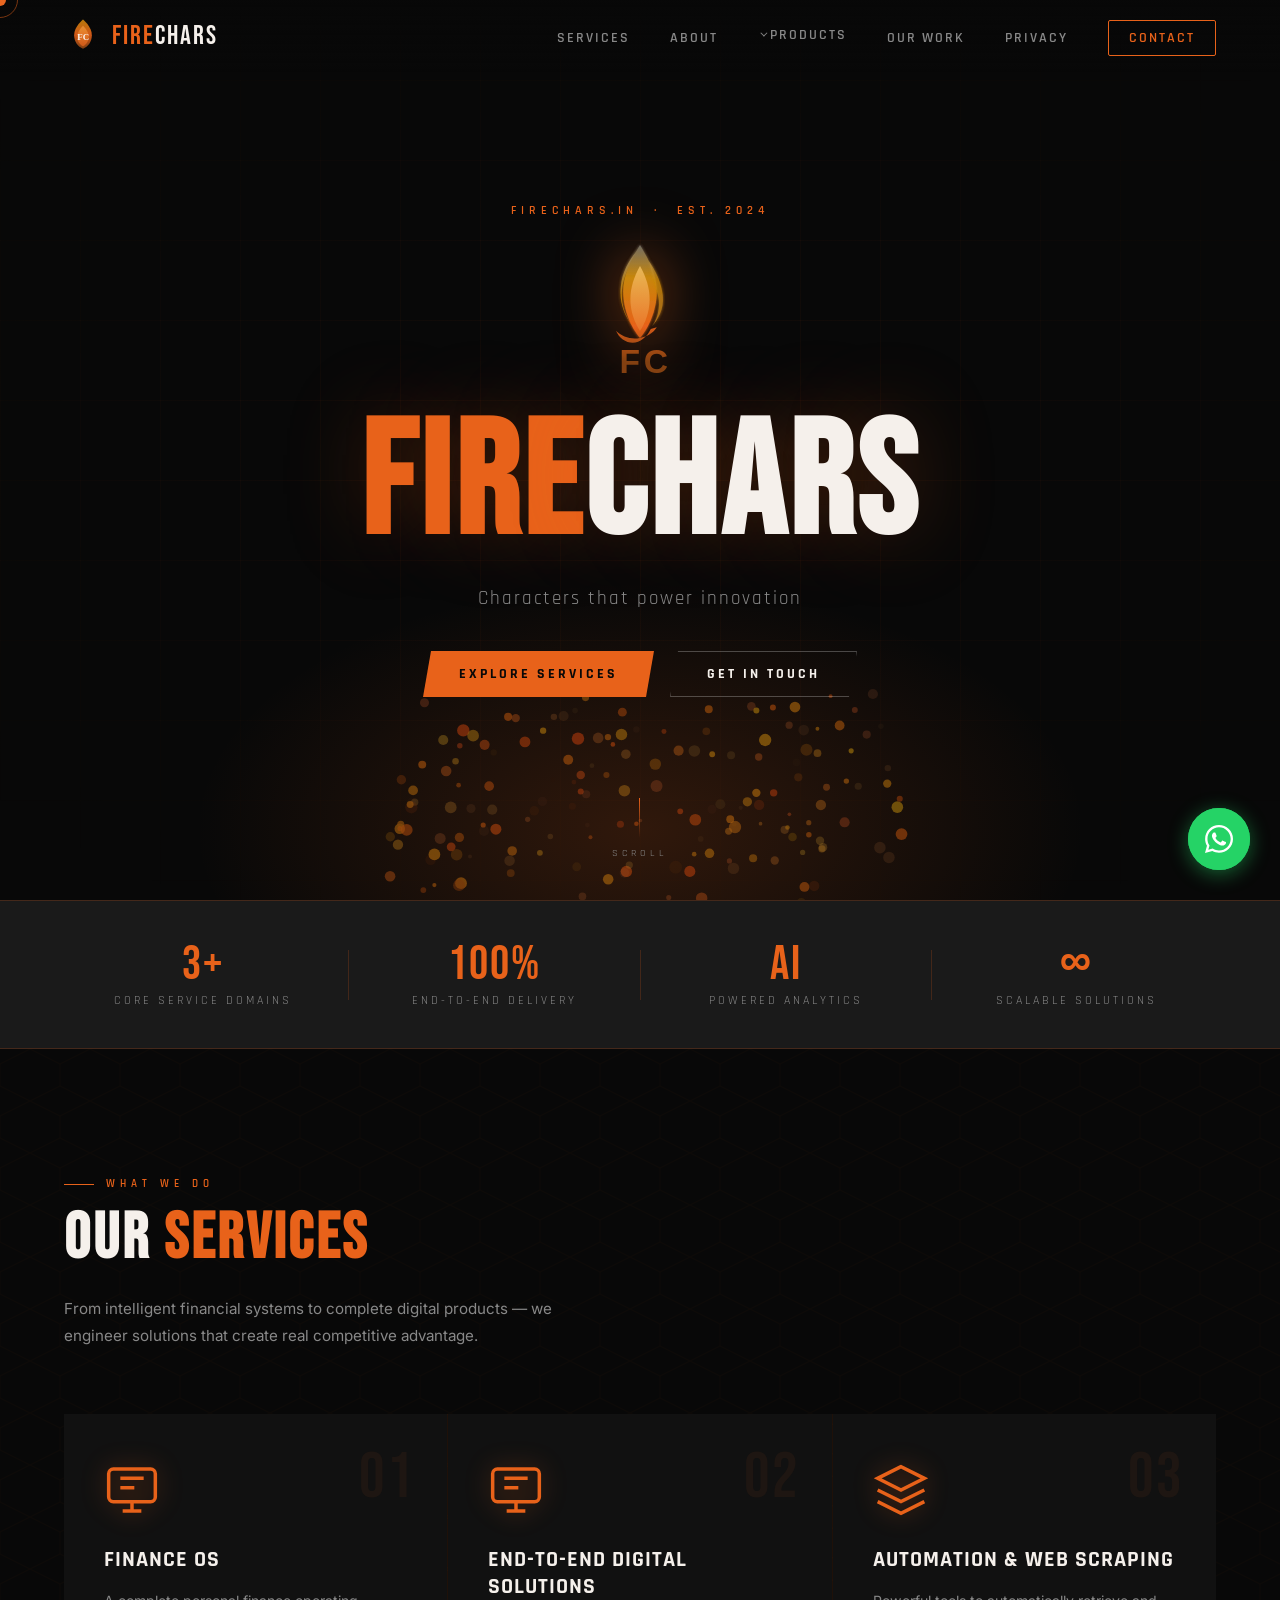
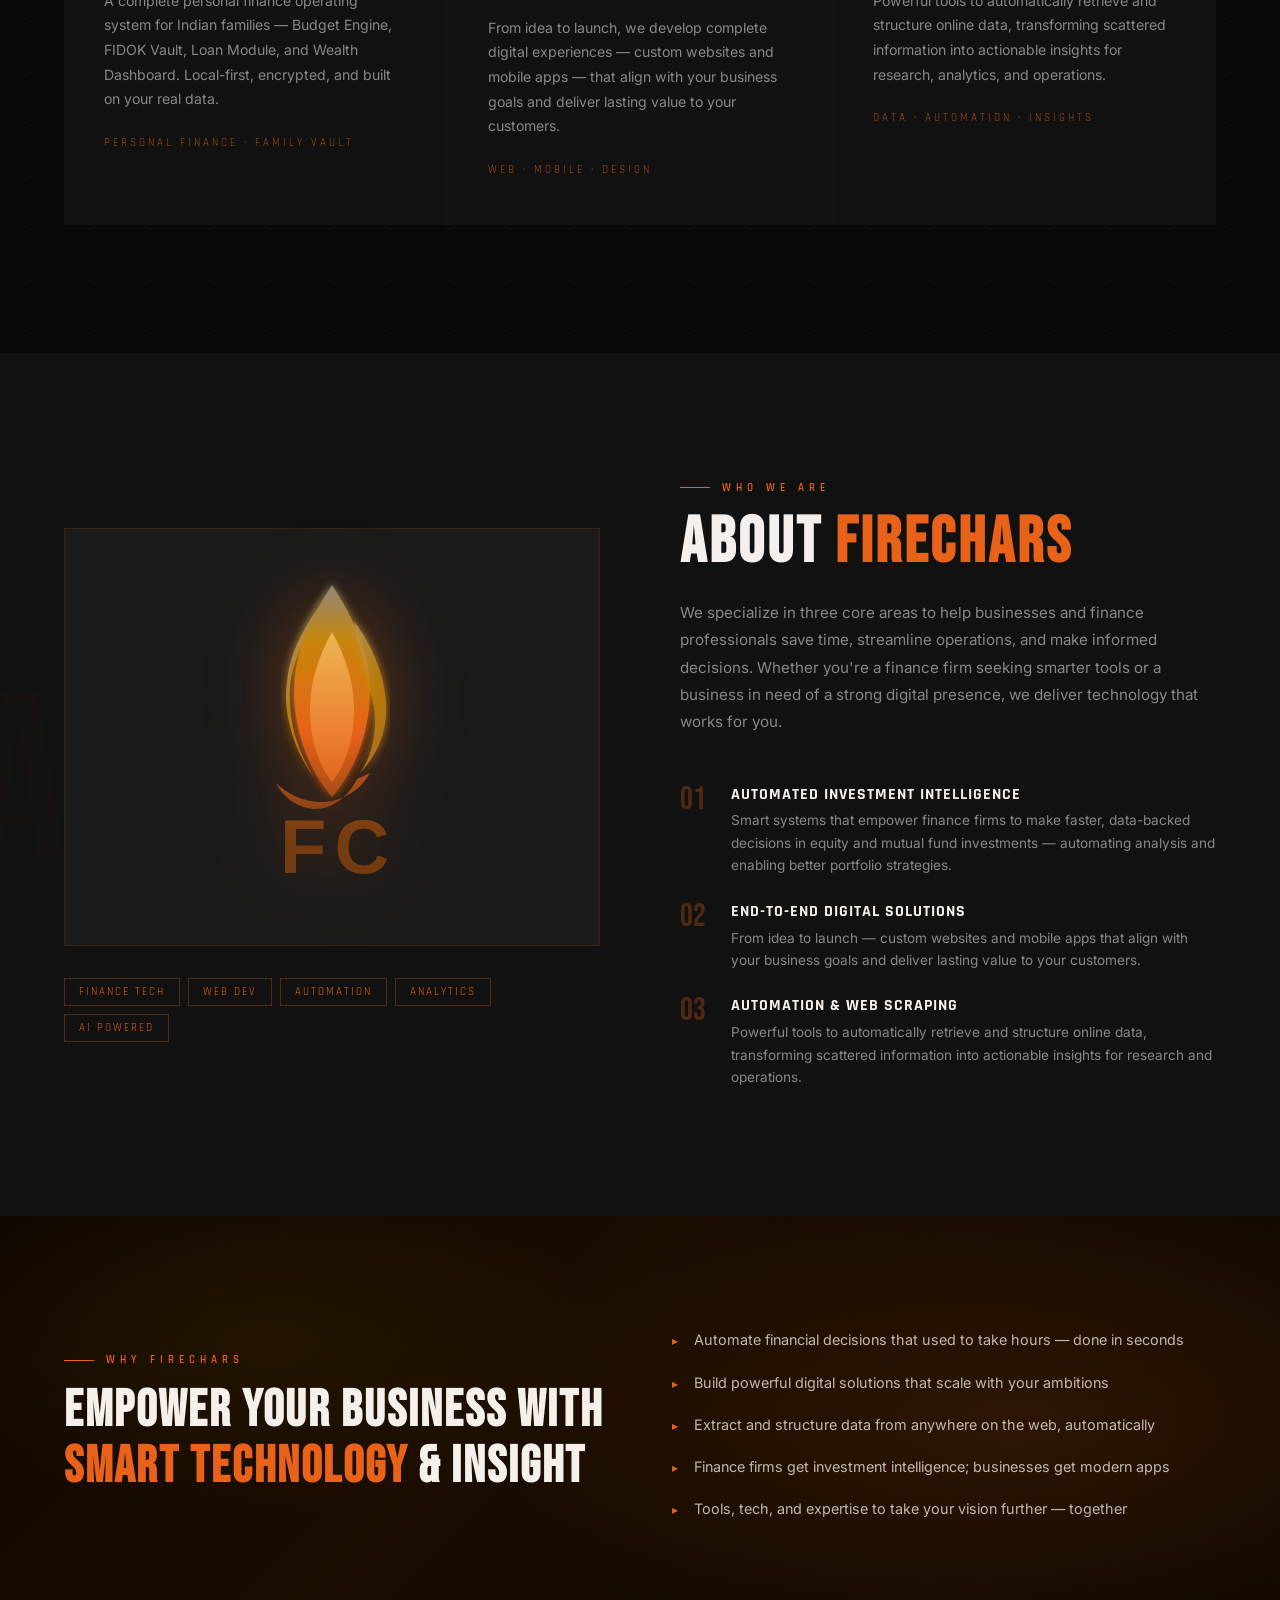
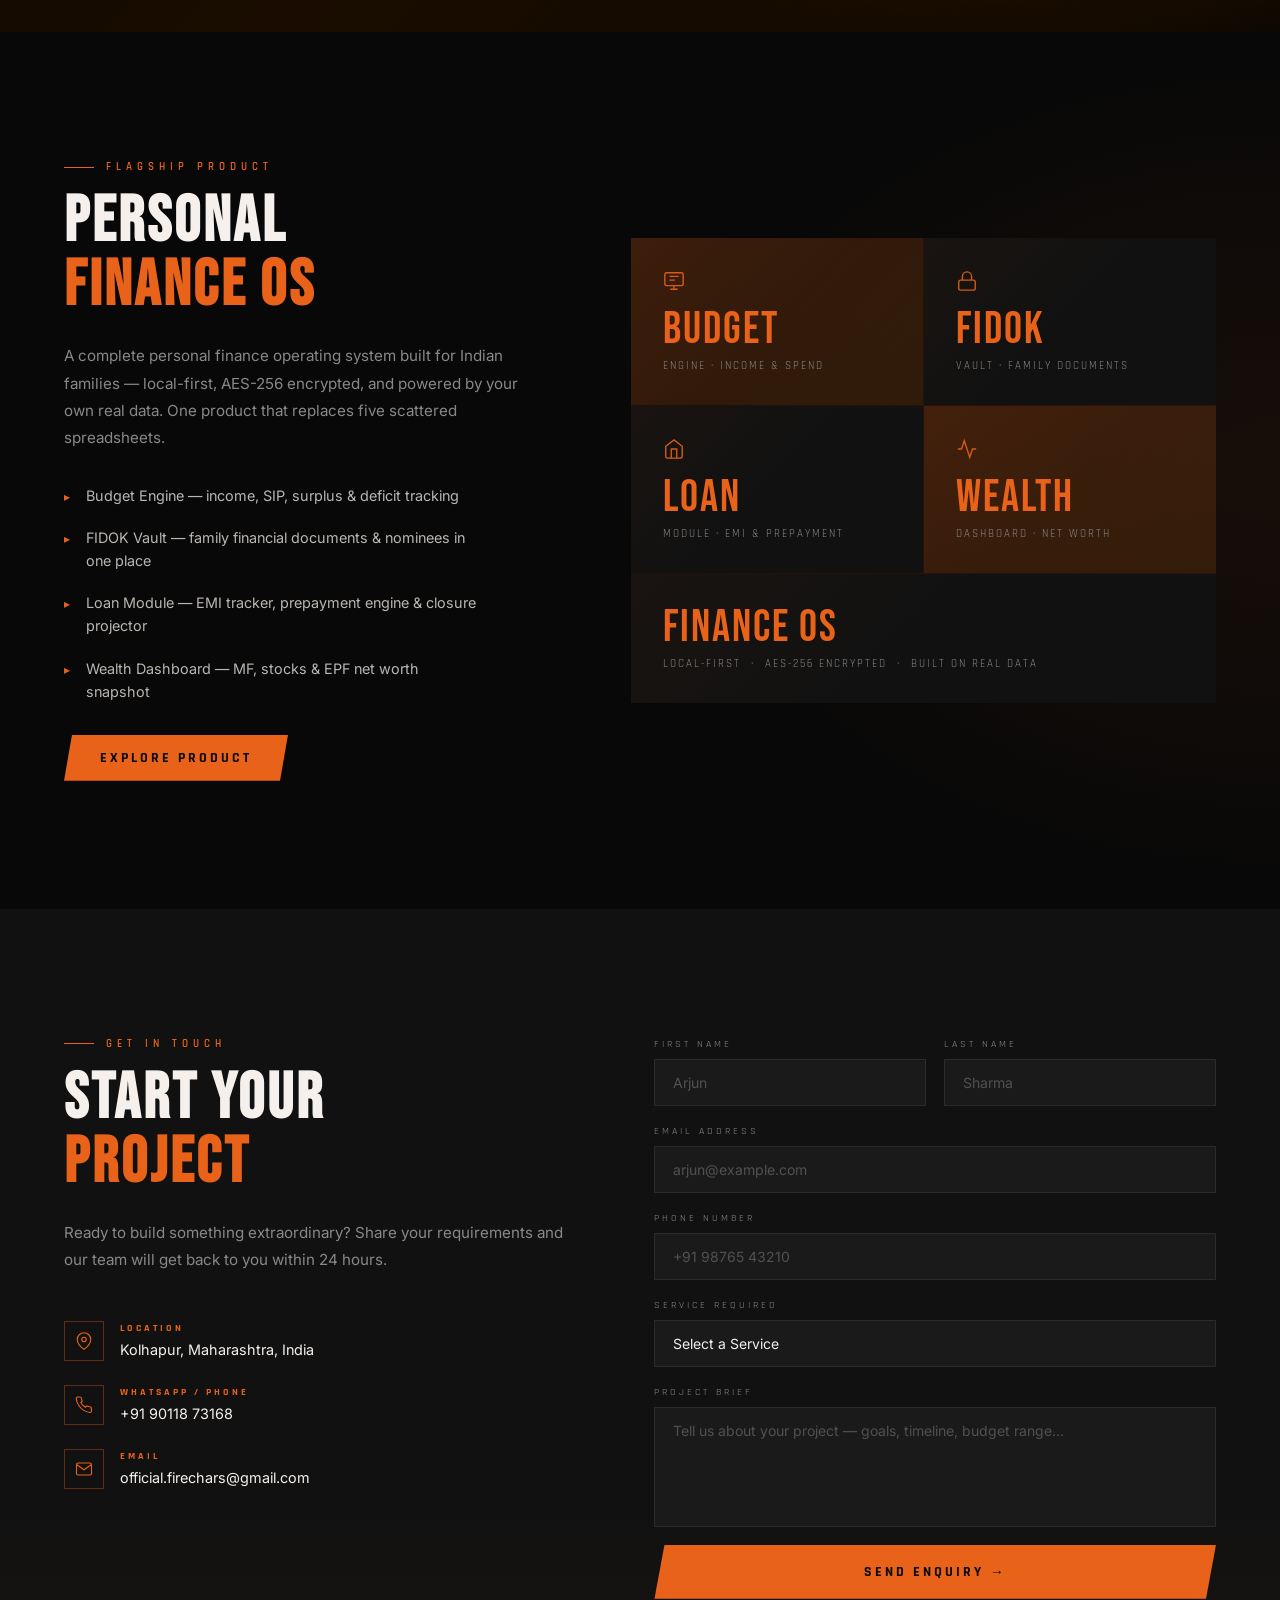
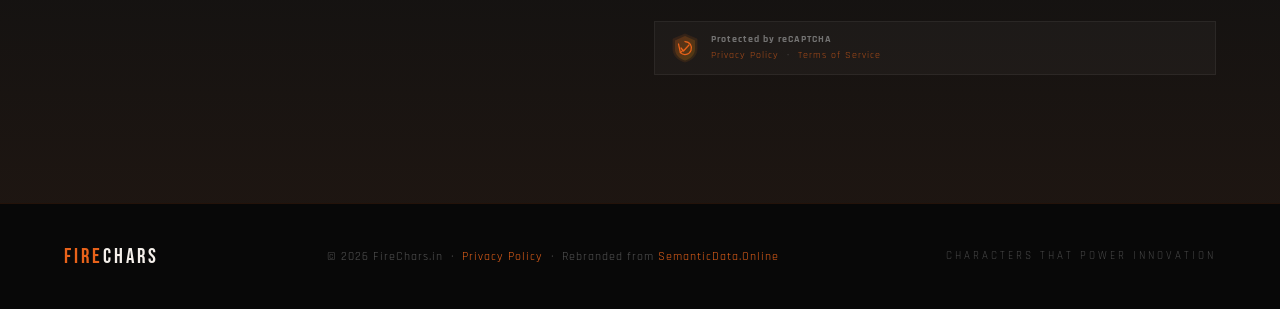
==== commit a1d5c709: "Add files via upload" ====
--- a/index.html
+++ b/index.html
@@ -378,7 +378,7 @@
           <div class="contact-detail-icon">
             <svg width="18" height="18" viewBox="0 0 24 24" fill="none" stroke="currentColor" stroke-width="1.5"><path d="M4 4h16c1.1 0 2 .9 2 2v12c0 1.1-.9 2-2 2H4c-1.1 0-2-.9-2-2V6c0-1.1.9-2 2-2z"/><polyline points="22,6 12,13 2,6"/></svg>
           </div>
-          <div class="contact-detail-text"><strong>Email</strong><span>connect.datasemantic@gmail.com</span></div>
+          <div class="contact-detail-text"><strong>Email</strong><span>official.firechars@gmail.com</span></div>
         </div>
       </div>
 
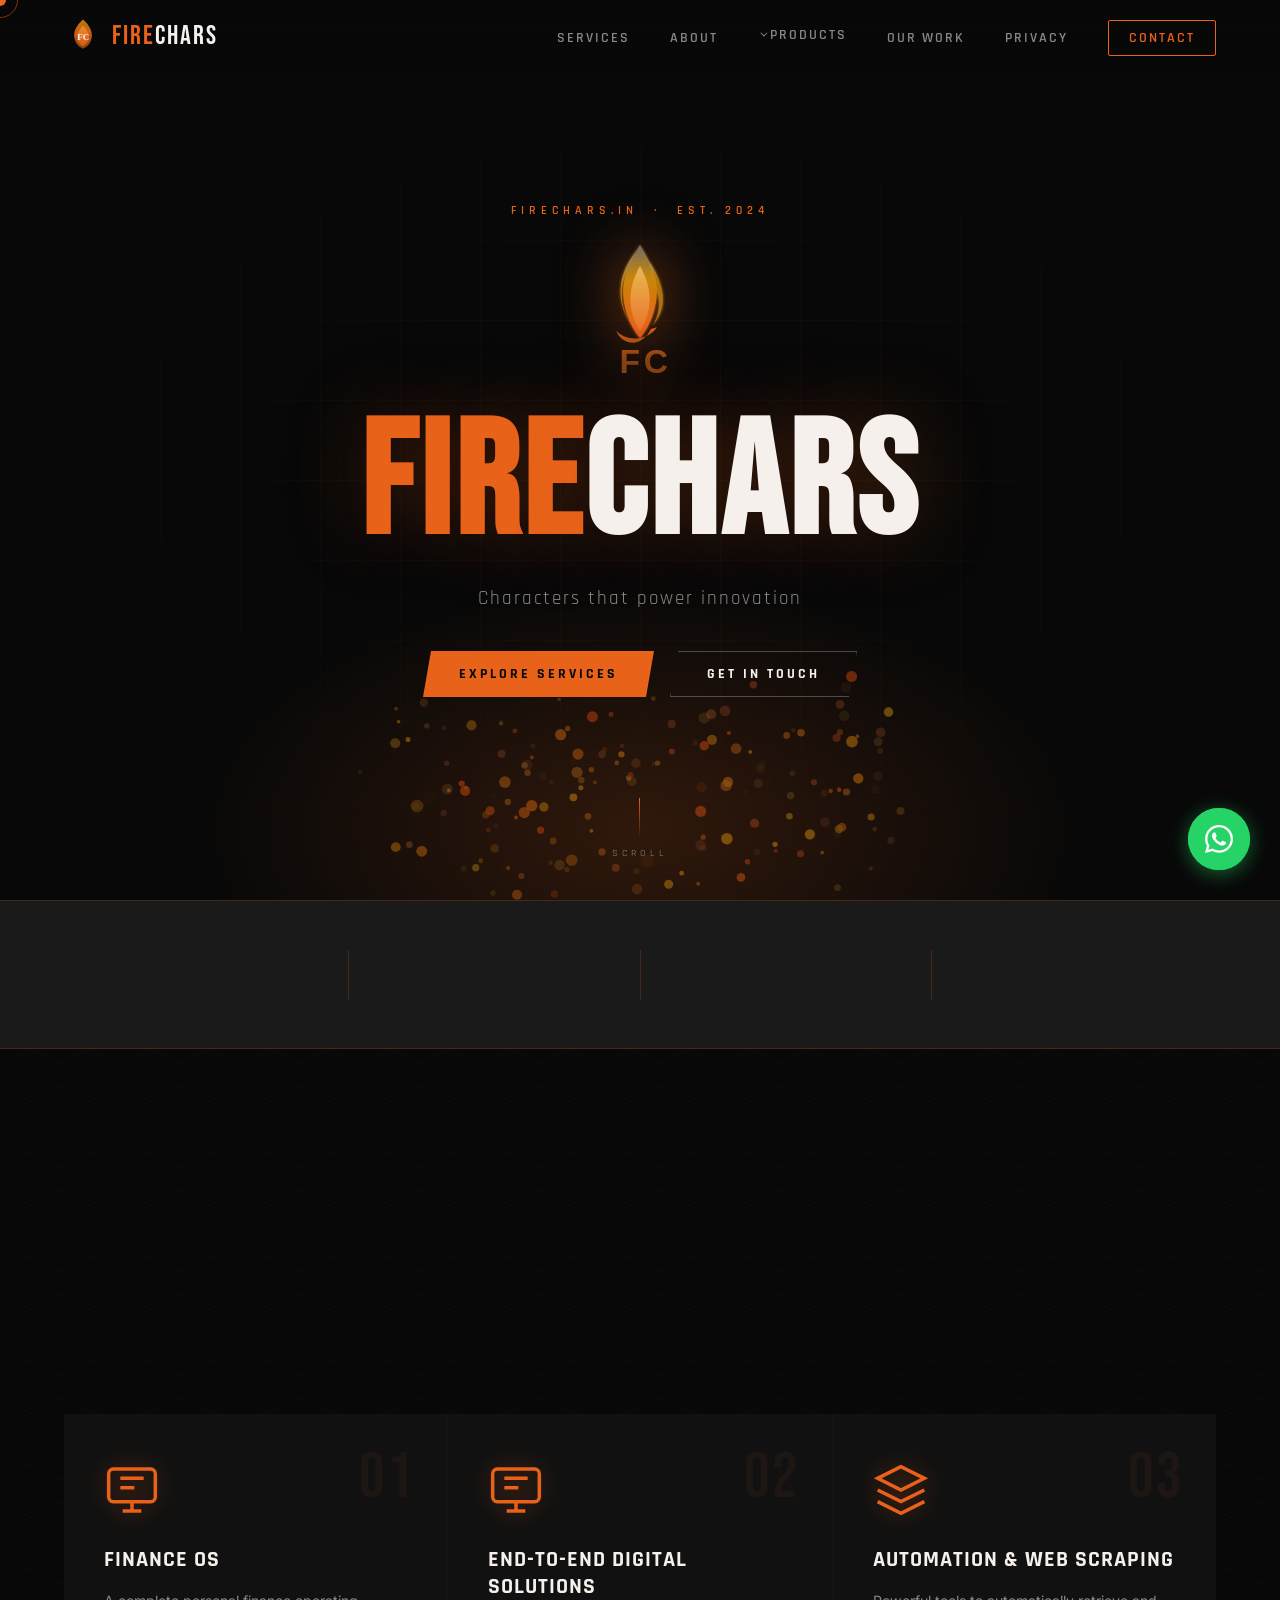
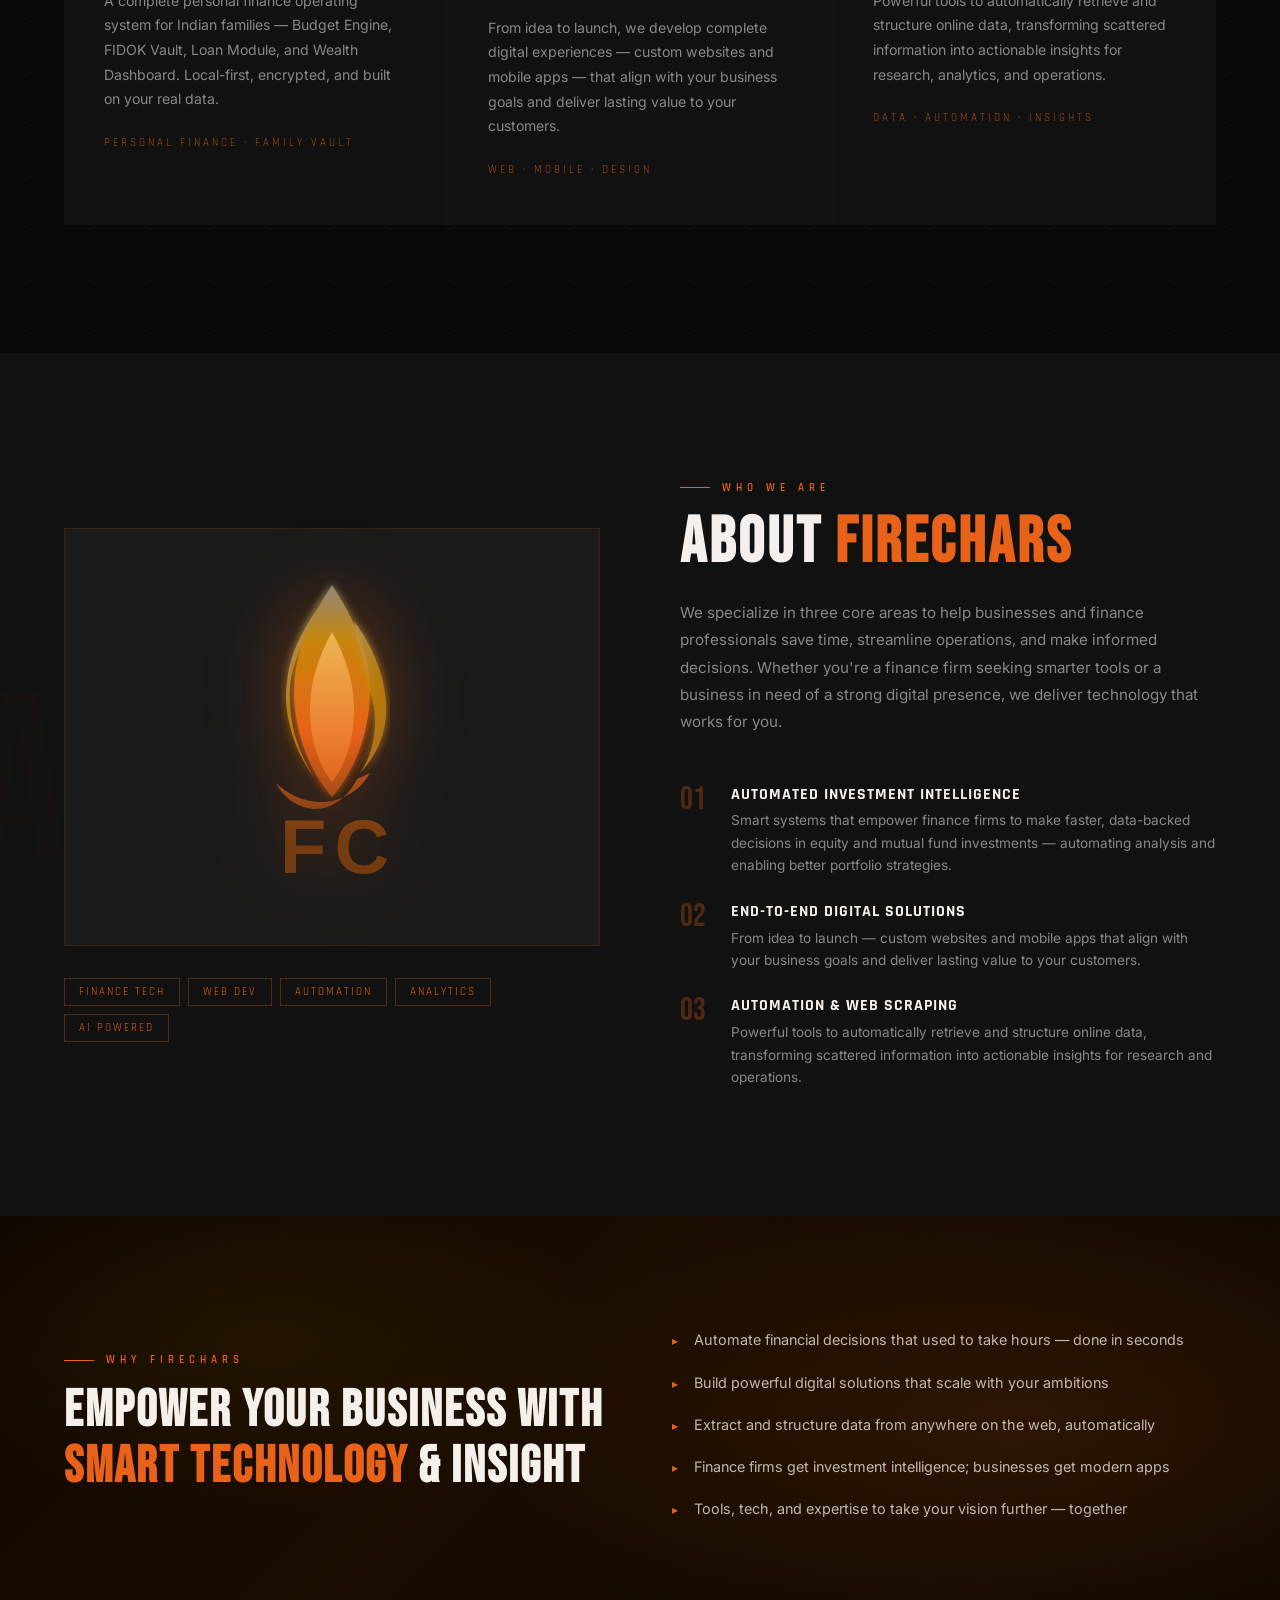
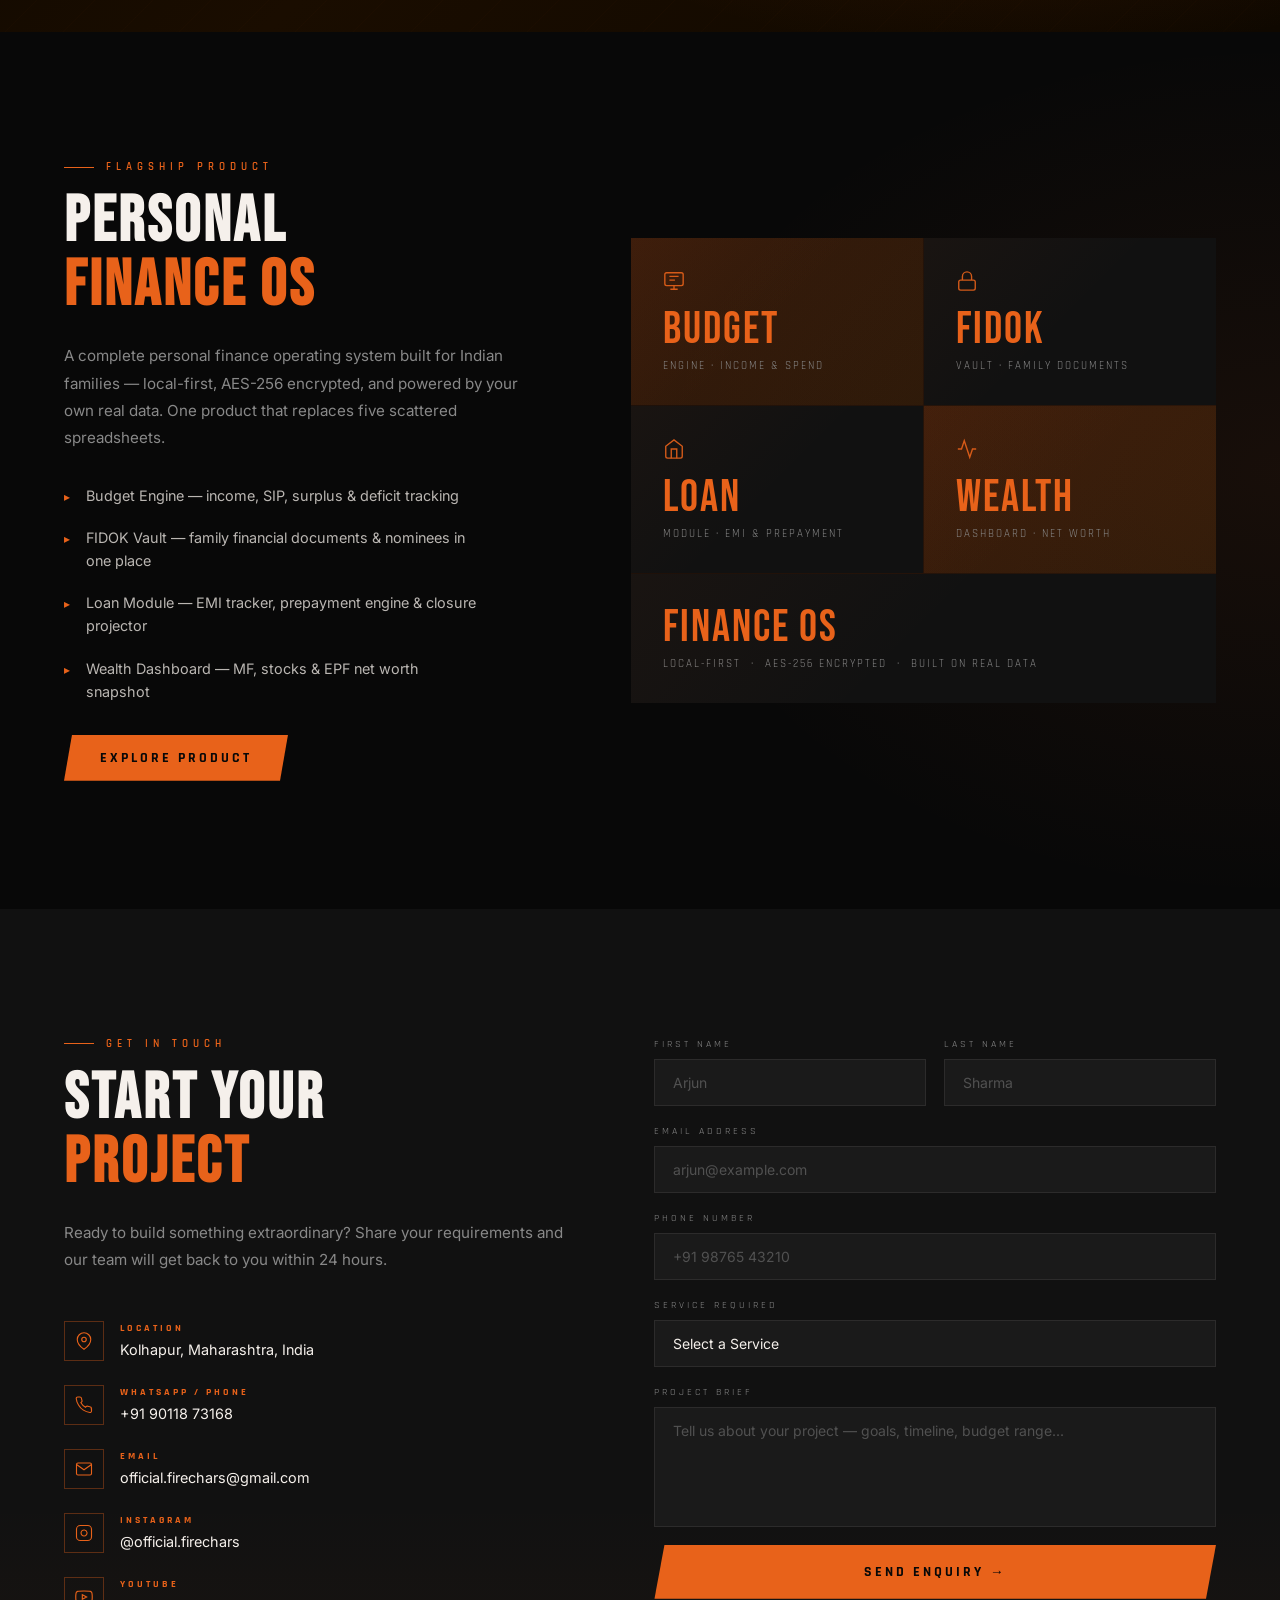
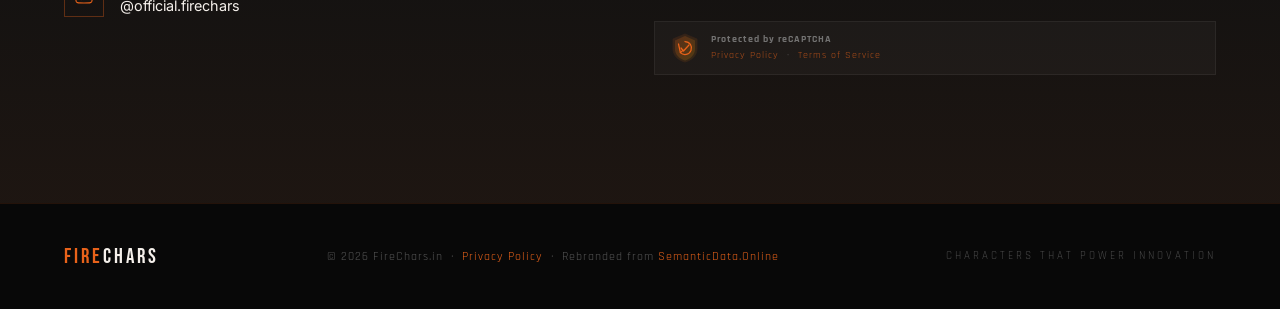
==== commit efdbb2e4: "Add files via upload" ====
--- a/index.html
+++ b/index.html
@@ -380,6 +380,18 @@
           </div>
           <div class="contact-detail-text"><strong>Email</strong><span>official.firechars@gmail.com</span></div>
         </div>
+        <div class="contact-detail reveal reveal-delay-4">
+          <div class="contact-detail-icon">
+            <svg width="18" height="18" viewBox="0 0 24 24" fill="none" stroke="currentColor" stroke-width="1.5"><rect x="2" y="2" width="20" height="20" rx="5" ry="5"/><path d="M16 11.37A4 4 0 1 1 12.63 8 4 4 0 0 1 16 11.37z"/><line x1="17.5" y1="6.5" x2="17.51" y2="6.5"/></svg>
+          </div>
+          <div class="contact-detail-text"><strong>Instagram</strong><span><a href="https://www.instagram.com/official.firechars" target="_blank" rel="noopener noreferrer">@official.firechars</a></span></div>
+        </div>
+        <div class="contact-detail reveal reveal-delay-4">
+          <div class="contact-detail-icon">
+            <svg width="18" height="18" viewBox="0 0 24 24" fill="none" stroke="currentColor" stroke-width="1.5"><path d="M22.54 6.42a2.78 2.78 0 0 0-1.95-1.96C18.88 4 12 4 12 4s-6.88 0-8.59.46A2.78 2.78 0 0 0 1.46 6.42 29 29 0 0 0 1 12a29 29 0 0 0 .46 5.58 2.78 2.78 0 0 0 1.95 1.96C5.12 20 12 20 12 20s6.88 0 8.59-.46a2.78 2.78 0 0 0 1.95-1.96A29 29 0 0 0 23 12a29 29 0 0 0-.46-5.58z"/><polygon points="9.75 15.02 15.5 12 9.75 8.98 9.75 15.02"/></svg>
+          </div>
+          <div class="contact-detail-text"><strong>YouTube</strong><span><a href="https://www.youtube.com/@official.firechars" target="_blank" rel="noopener noreferrer">@official.firechars</a></span></div>
+        </div>
       </div>
 
       <div class="contact-form reveal reveal-delay-2">
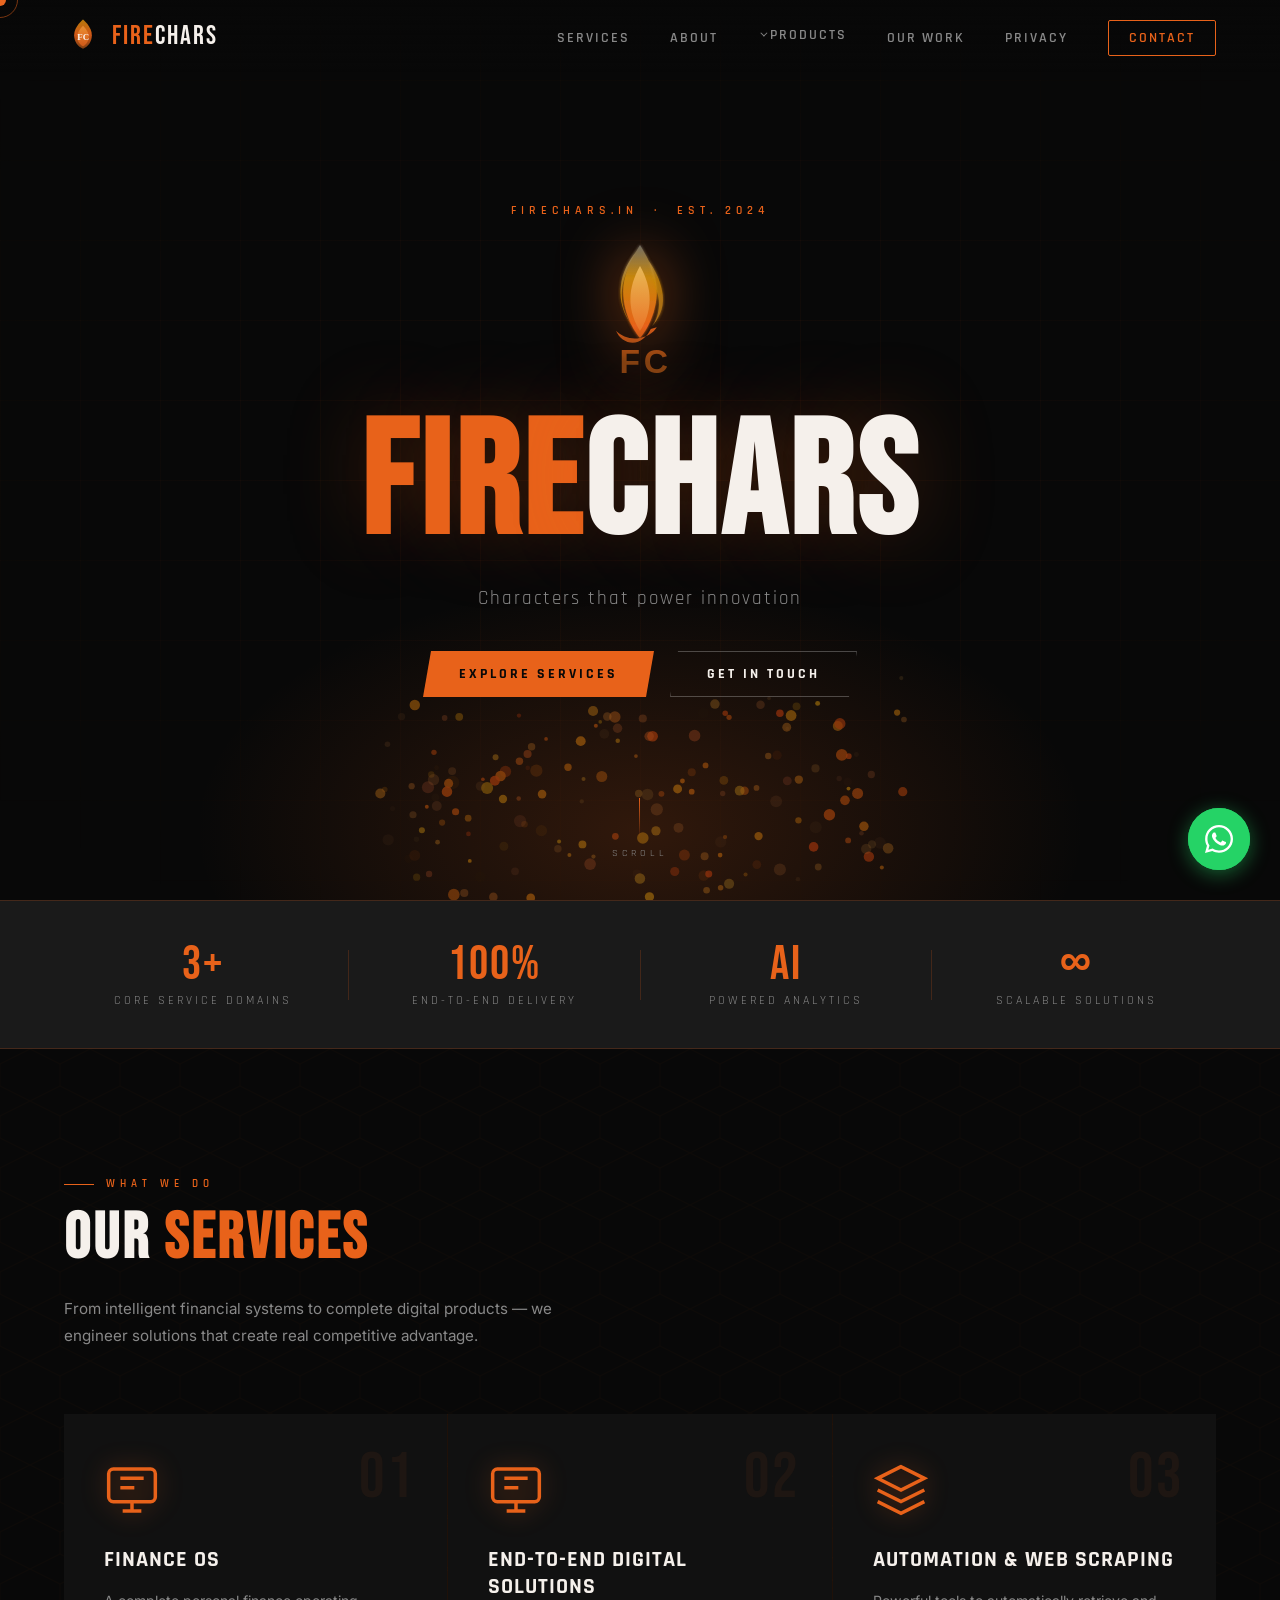
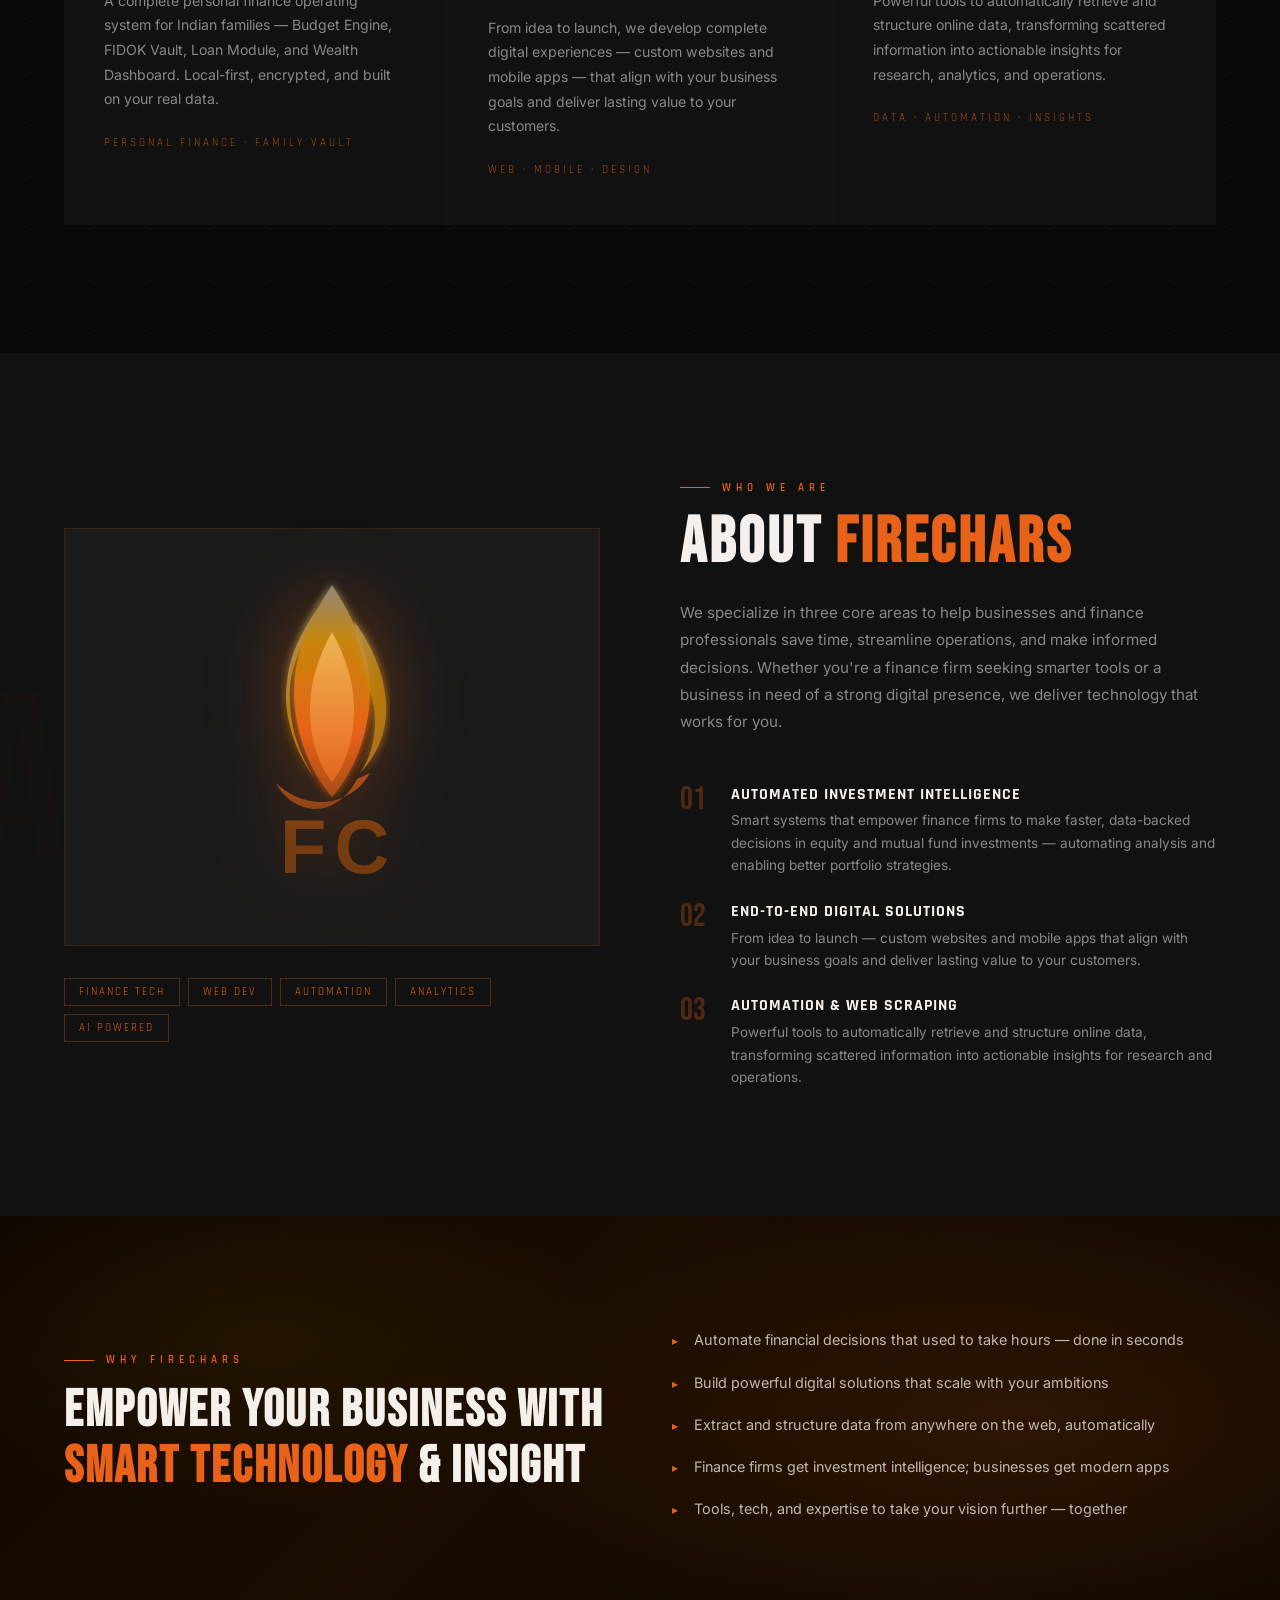
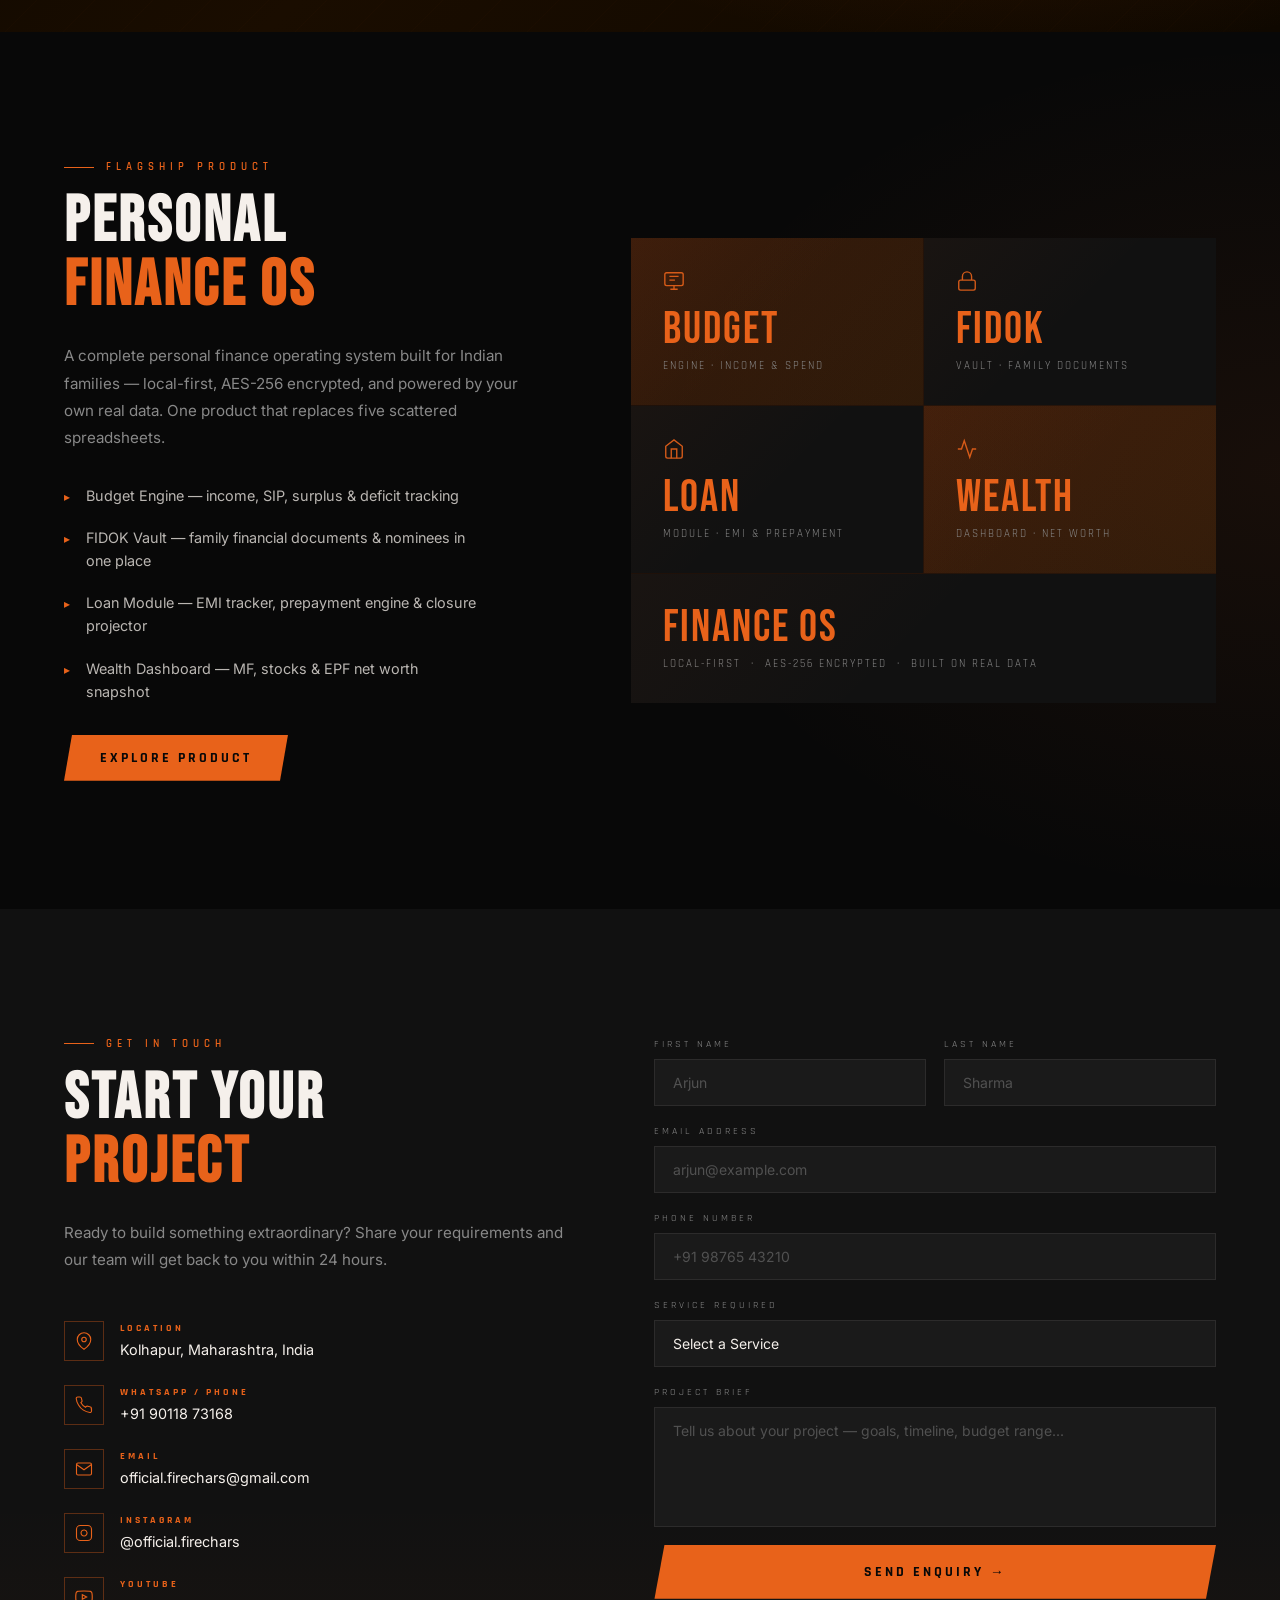
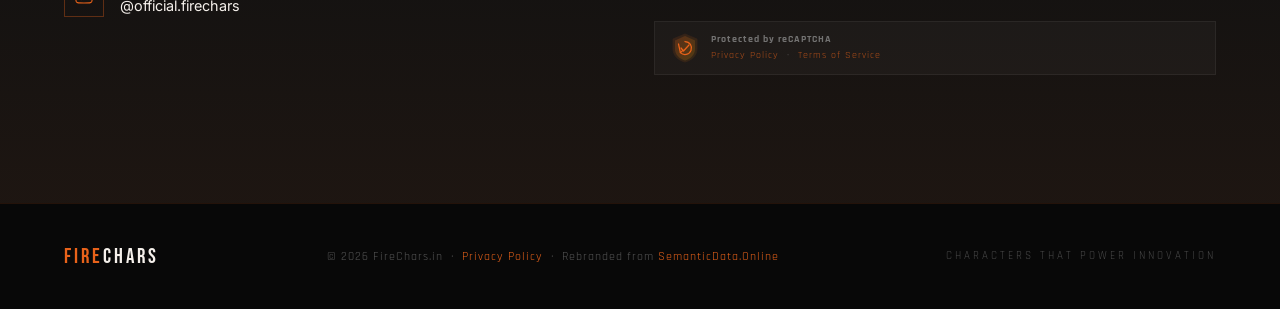
==== commit c424c42c: "Add files via upload" ====
--- a/index.html
+++ b/index.html
@@ -72,6 +72,7 @@
           <li><a href="products.html#billing-product"><span class="nav-dropdown-num">02</span>Billing Manager</a></li>
           <li><a href="products.html#reportcard-product"><span class="nav-dropdown-num">03</span>Report Card</a></li>
           <li><a href="products.html#attendance-product"><span class="nav-dropdown-num">04</span>Student Attendance</a></li>
+          <li><a href="products.html#viset-product"><span class="nav-dropdown-num">05</span>VISET : Nifty50 Dividend Scan</a></li>
         </ul>
       </li>
       <li><a href="clients.html">Our Work</a></li>
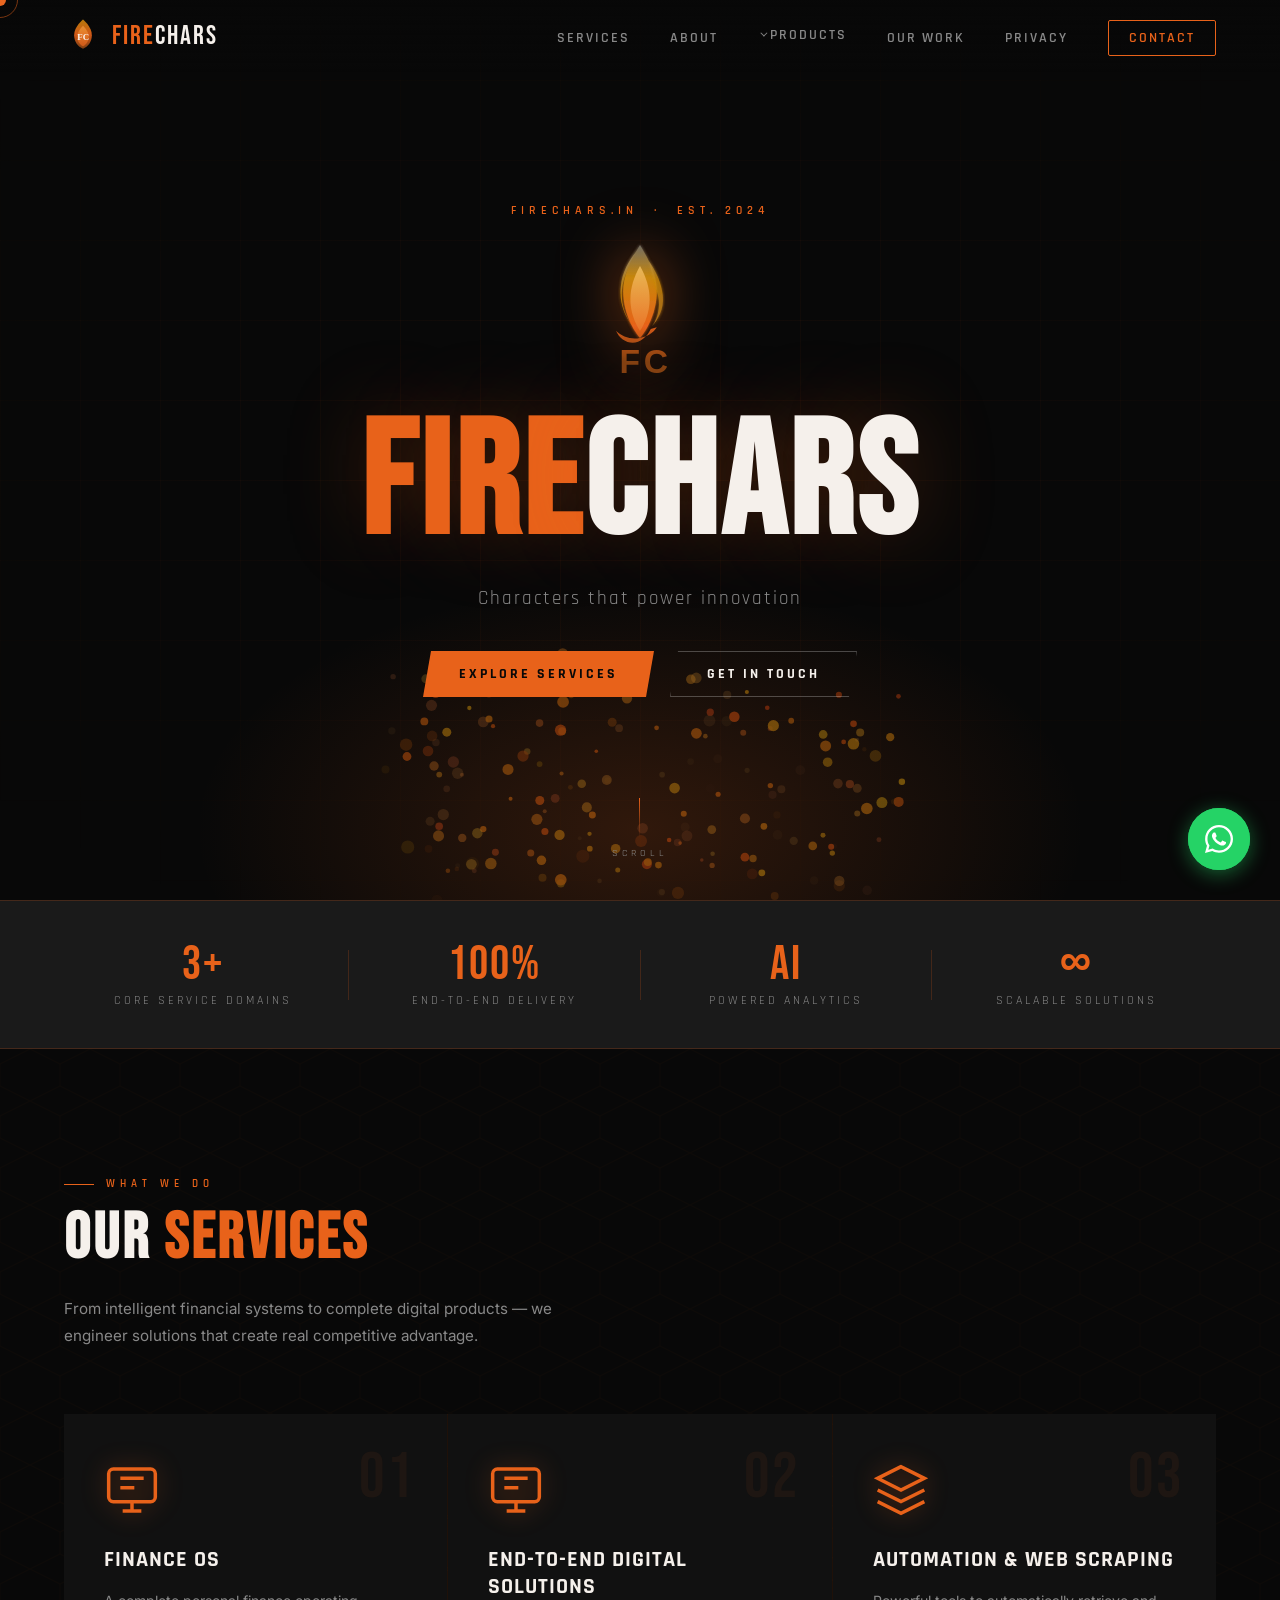
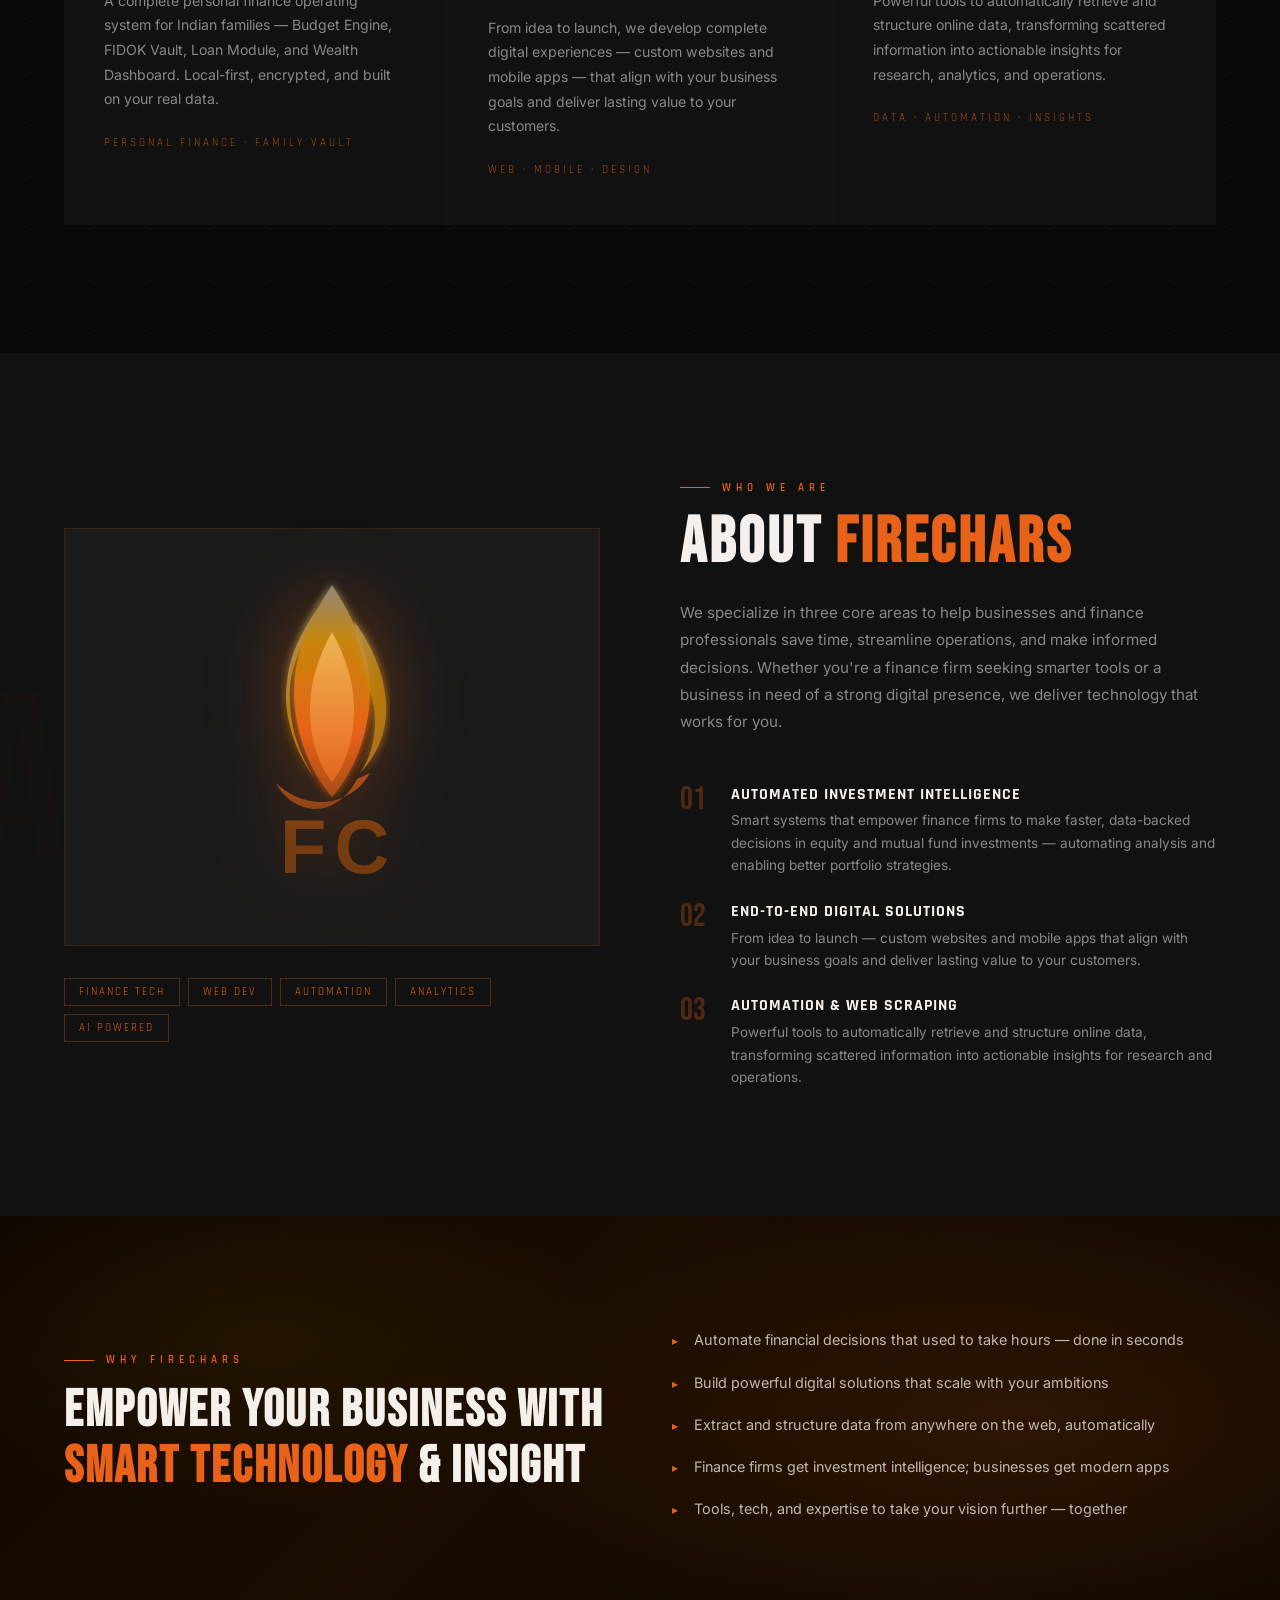
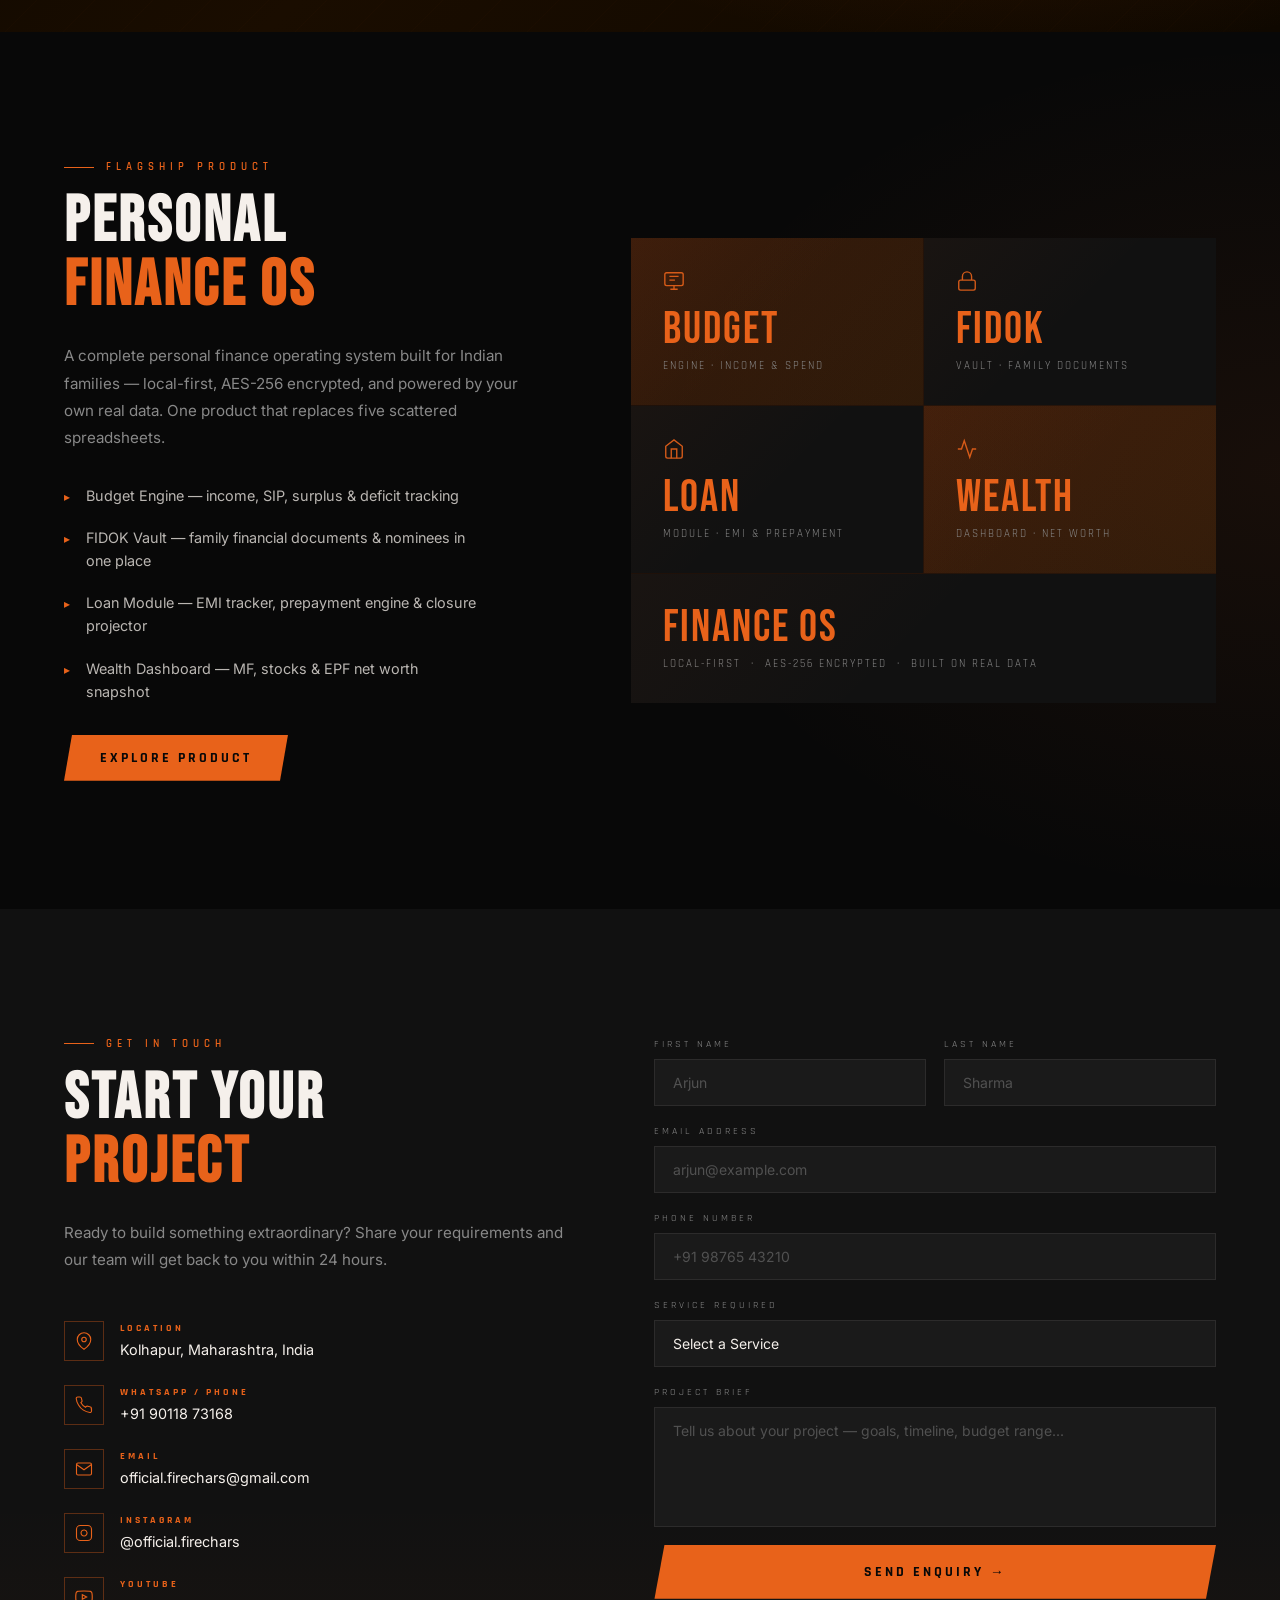
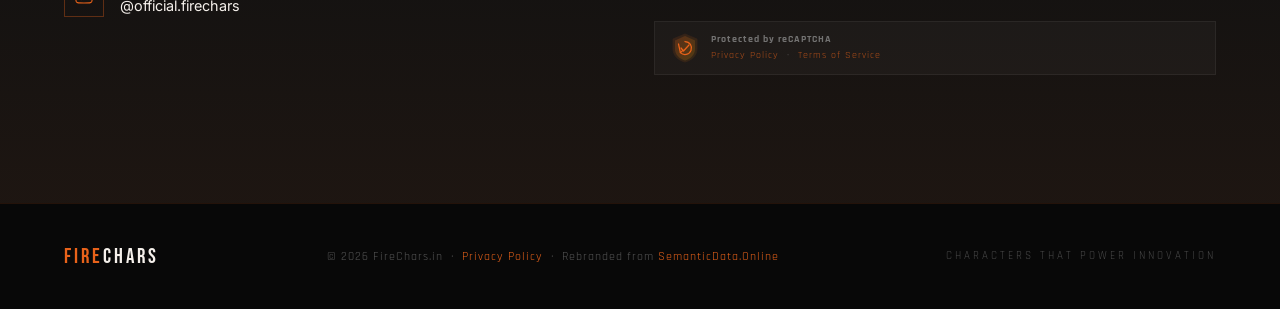
==== commit 081ca480: "Add files via upload" ====
--- a/index.html
+++ b/index.html
@@ -3,9 +3,9 @@
 <head>
   <meta charset="UTF-8">
   <meta name="viewport" content="width=device-width, initial-scale=1.0">
-  <title>FireChars — Characters that power innovation</title>
-  <meta name="description" content="FireChars delivers automated investment intelligence, end-to-end digital solutions, and web automation tools. Smarter decisions, faster growth.">
-  <meta name="keywords" content="Personal Finance OS, FireChars FinanceOS, budget tracker, FIDOK vault, loan tracker, family finance app, Indian personal finance, FireChars, firechars.in">
+  <title>FireChars | Web & App Development Studio India — Digital Products & Solutions</title>
+  <meta name="description" content="FireChars is an India-based web and app development studio. We build digital products, client websites, finance tools, and automation solutions. AttendEase, BillingManager, RESULT, and more.">
+  <meta name="keywords" content="web development studio India, app development India, FireChars, firechars.in, AttendEase, BillingManager, RESULT app, Nifty dividend tracker, digital products India, website development, custom software India">
   <meta name="author" content="FireChars.in">
   <meta name="robots" content="index, follow">
   <link rel="canonical" href="https://firechars.in/">
@@ -13,10 +13,49 @@
   <!-- Open Graph -->
   <meta property="og:type"        content="website">
   <meta property="og:url"         content="https://firechars.in/">
-  <meta property="og:title"       content="FireChars — Characters that power innovation">
-  <meta property="og:description" content="Automated investment intelligence, digital solutions & web automation. Smarter decisions, faster growth.">
+  <meta property="og:title"       content="FireChars | Web & App Development Studio India">
+  <meta property="og:description" content="India-based digital product studio. We build websites, mobile apps, finance tools, and automation solutions for businesses and individuals.">
   <meta property="og:locale"      content="en_IN">
   <meta property="og:site_name"   content="FireChars.in">
+  <meta property="og:image"       content="https://firechars.in/assets/images/og-image.png">
+  <meta property="og:image:width" content="1200">
+  <meta property="og:image:height" content="630">
+  <meta property="og:image:alt"   content="FireChars — Web & App Development Studio">
+
+  <!-- Twitter / X Card -->
+  <meta name="twitter:card"        content="summary_large_image">
+  <meta name="twitter:site"        content="@firechars">
+  <meta name="twitter:title"       content="FireChars | Web & App Development Studio India">
+  <meta name="twitter:description" content="India-based digital product studio. Websites, mobile apps, finance tools, and automation solutions.">
+  <meta name="twitter:image"       content="https://firechars.in/assets/images/og-image.png">
+
+  <!-- Schema.org — Organization -->
+  <script type="application/ld+json">
+  {
+    "@context": "https://schema.org",
+    "@type": "Organization",
+    "name": "FireChars",
+    "url": "https://firechars.in",
+    "logo": "https://firechars.in/assets/images/og-image.png",
+    "description": "India-based web and app development studio building digital products, client websites, and automation tools.",
+    "email": "hello@firechars.in",
+    "foundingDate": "2022",
+    "areaServed": "IN",
+    "sameAs": [
+      "https://firechars.in"
+    ],
+    "hasOfferCatalog": {
+      "@type": "OfferCatalog",
+      "name": "FireChars Services",
+      "itemListElement": [
+        { "@type": "Offer", "itemOffered": { "@type": "Service", "name": "Web Development" } },
+        { "@type": "Offer", "itemOffered": { "@type": "Service", "name": "Mobile App Development" } },
+        { "@type": "Offer", "itemOffered": { "@type": "Service", "name": "Digital Products" } },
+        { "@type": "Offer", "itemOffered": { "@type": "Service", "name": "Finance Tools & Automation" } }
+      ]
+    }
+  }
+  </script>
 
   <!-- Favicon -->
   <link rel="icon" type="image/svg+xml" href="assets/images/favicon.svg">
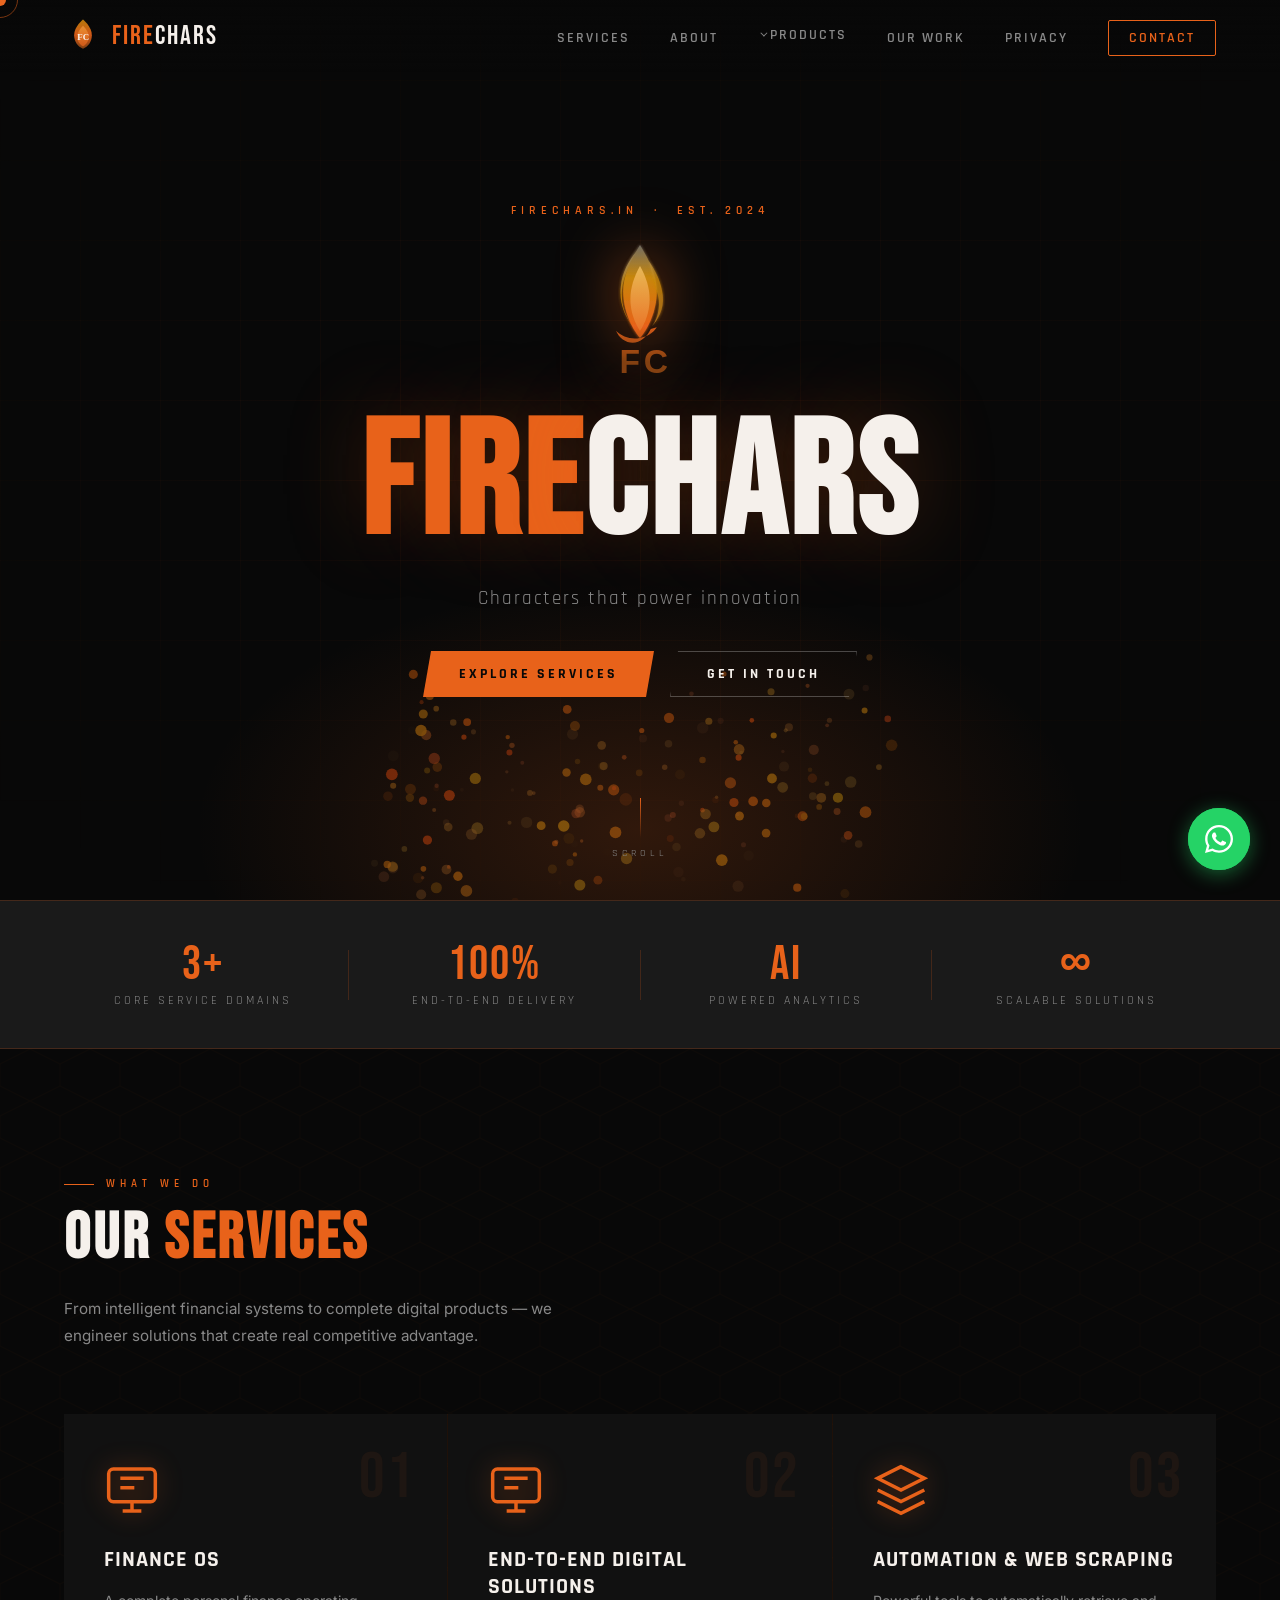
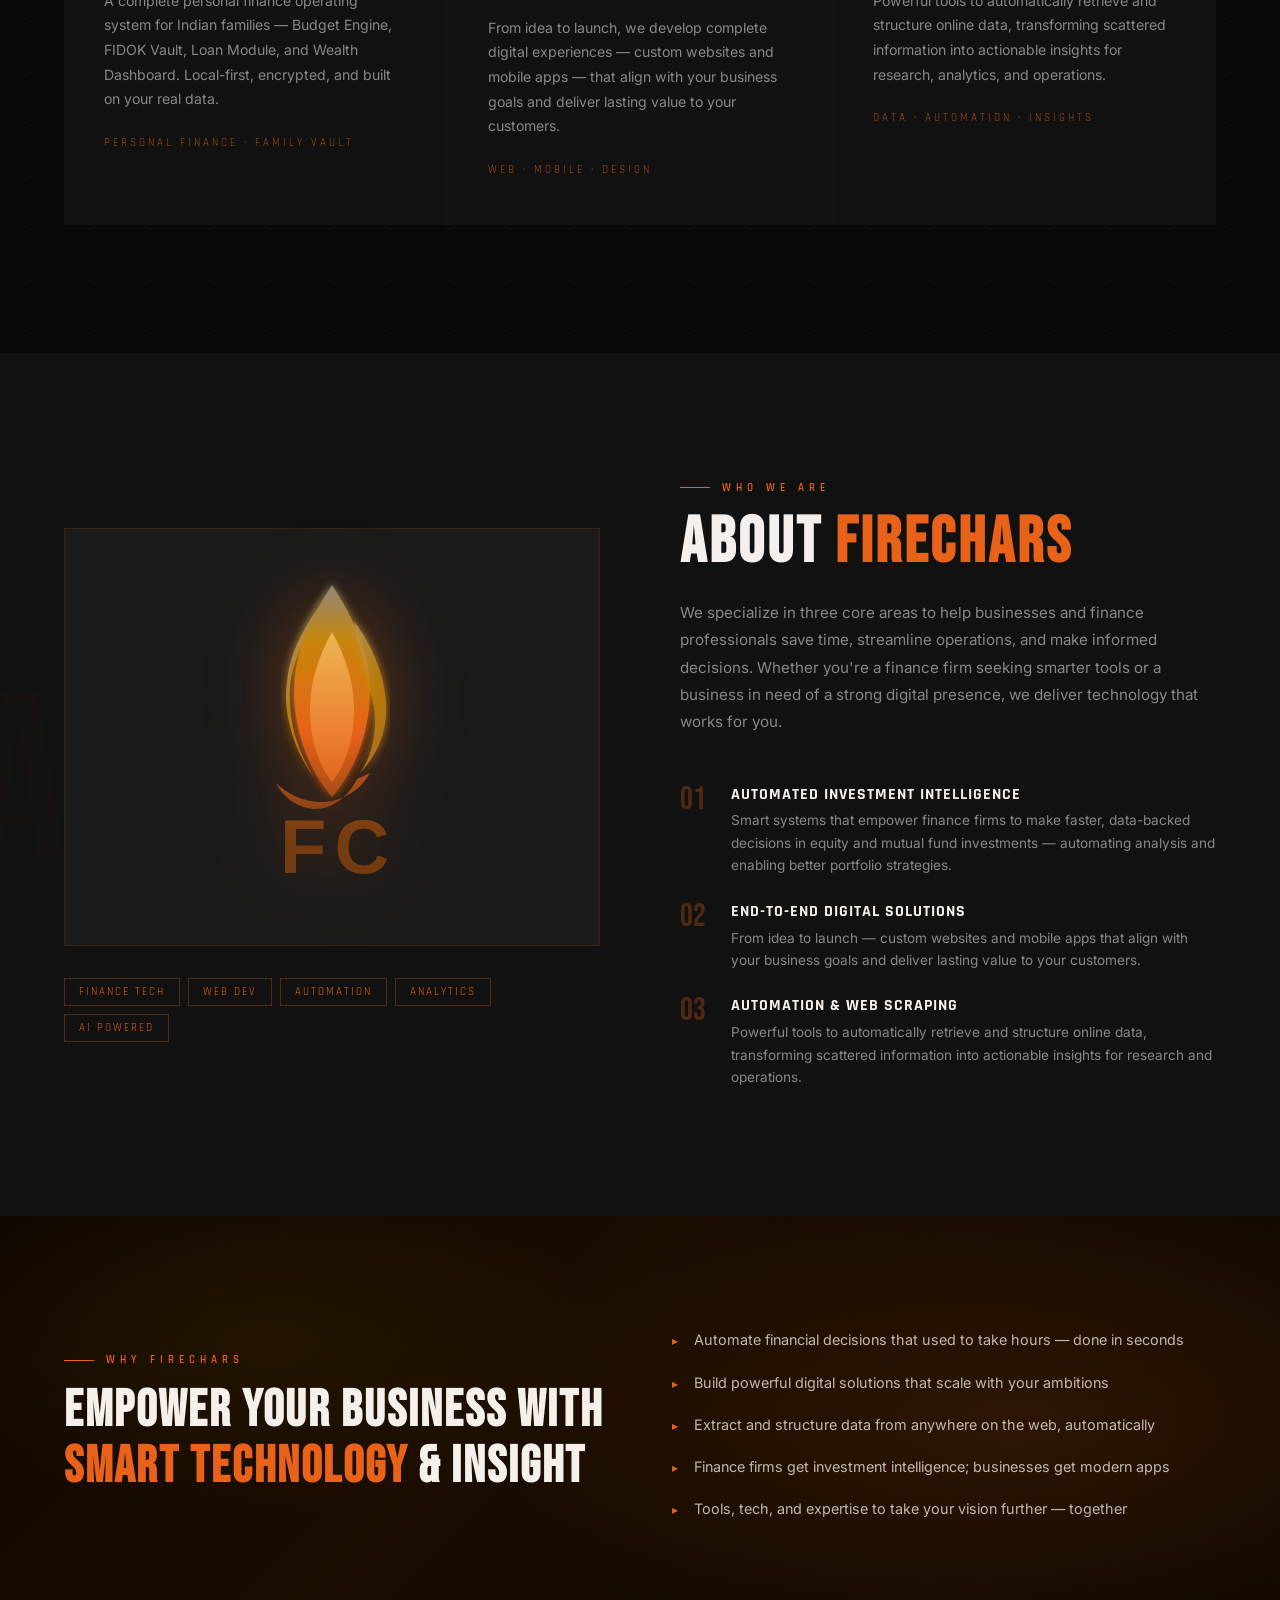
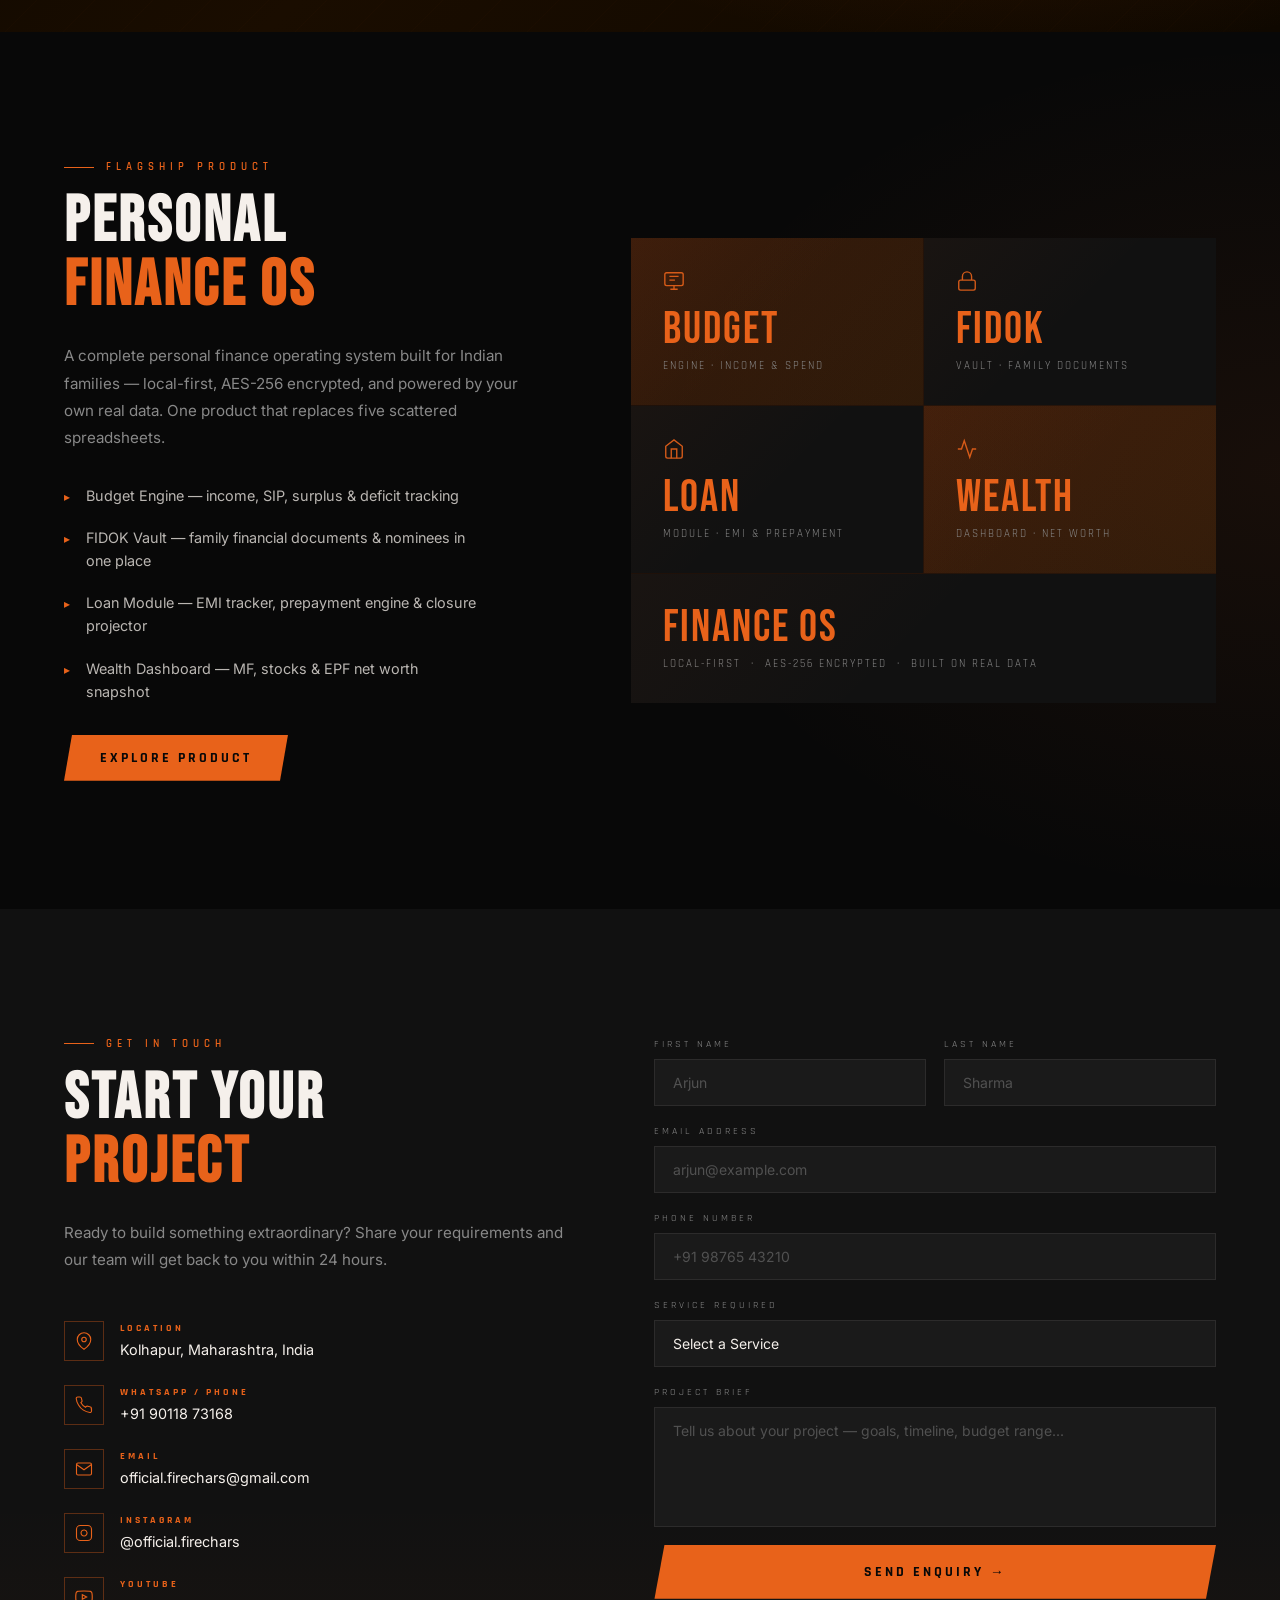
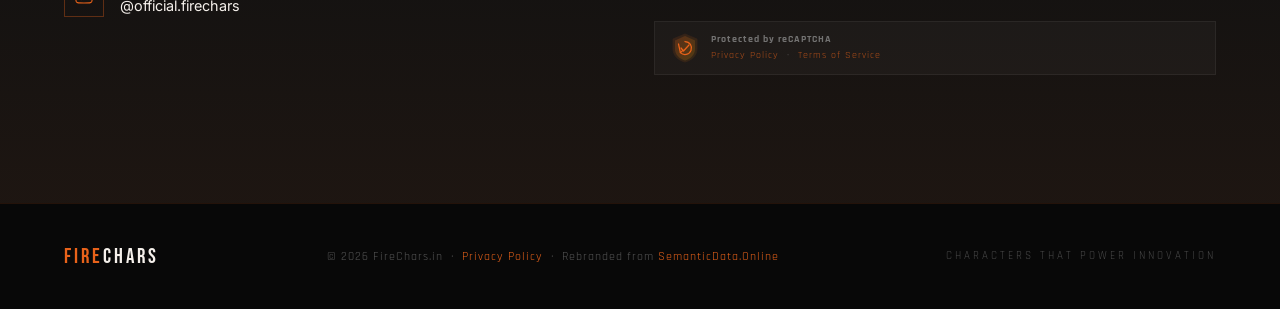
==== commit 999fcbe5: "Add files via upload" ====
--- a/index.html
+++ b/index.html
@@ -112,6 +112,7 @@
           <li><a href="products.html#reportcard-product"><span class="nav-dropdown-num">03</span>Report Card</a></li>
           <li><a href="products.html#attendance-product"><span class="nav-dropdown-num">04</span>Student Attendance</a></li>
           <li><a href="products.html#viset-product"><span class="nav-dropdown-num">05</span>VISET : Nifty50 Dividend Scan</a></li>
+          <li><a href="products.html#viset-sector-product"><span class="nav-dropdown-num">06</span>VISET : Sector Intelligence</a></li>
         </ul>
       </li>
       <li><a href="clients.html">Our Work</a></li>
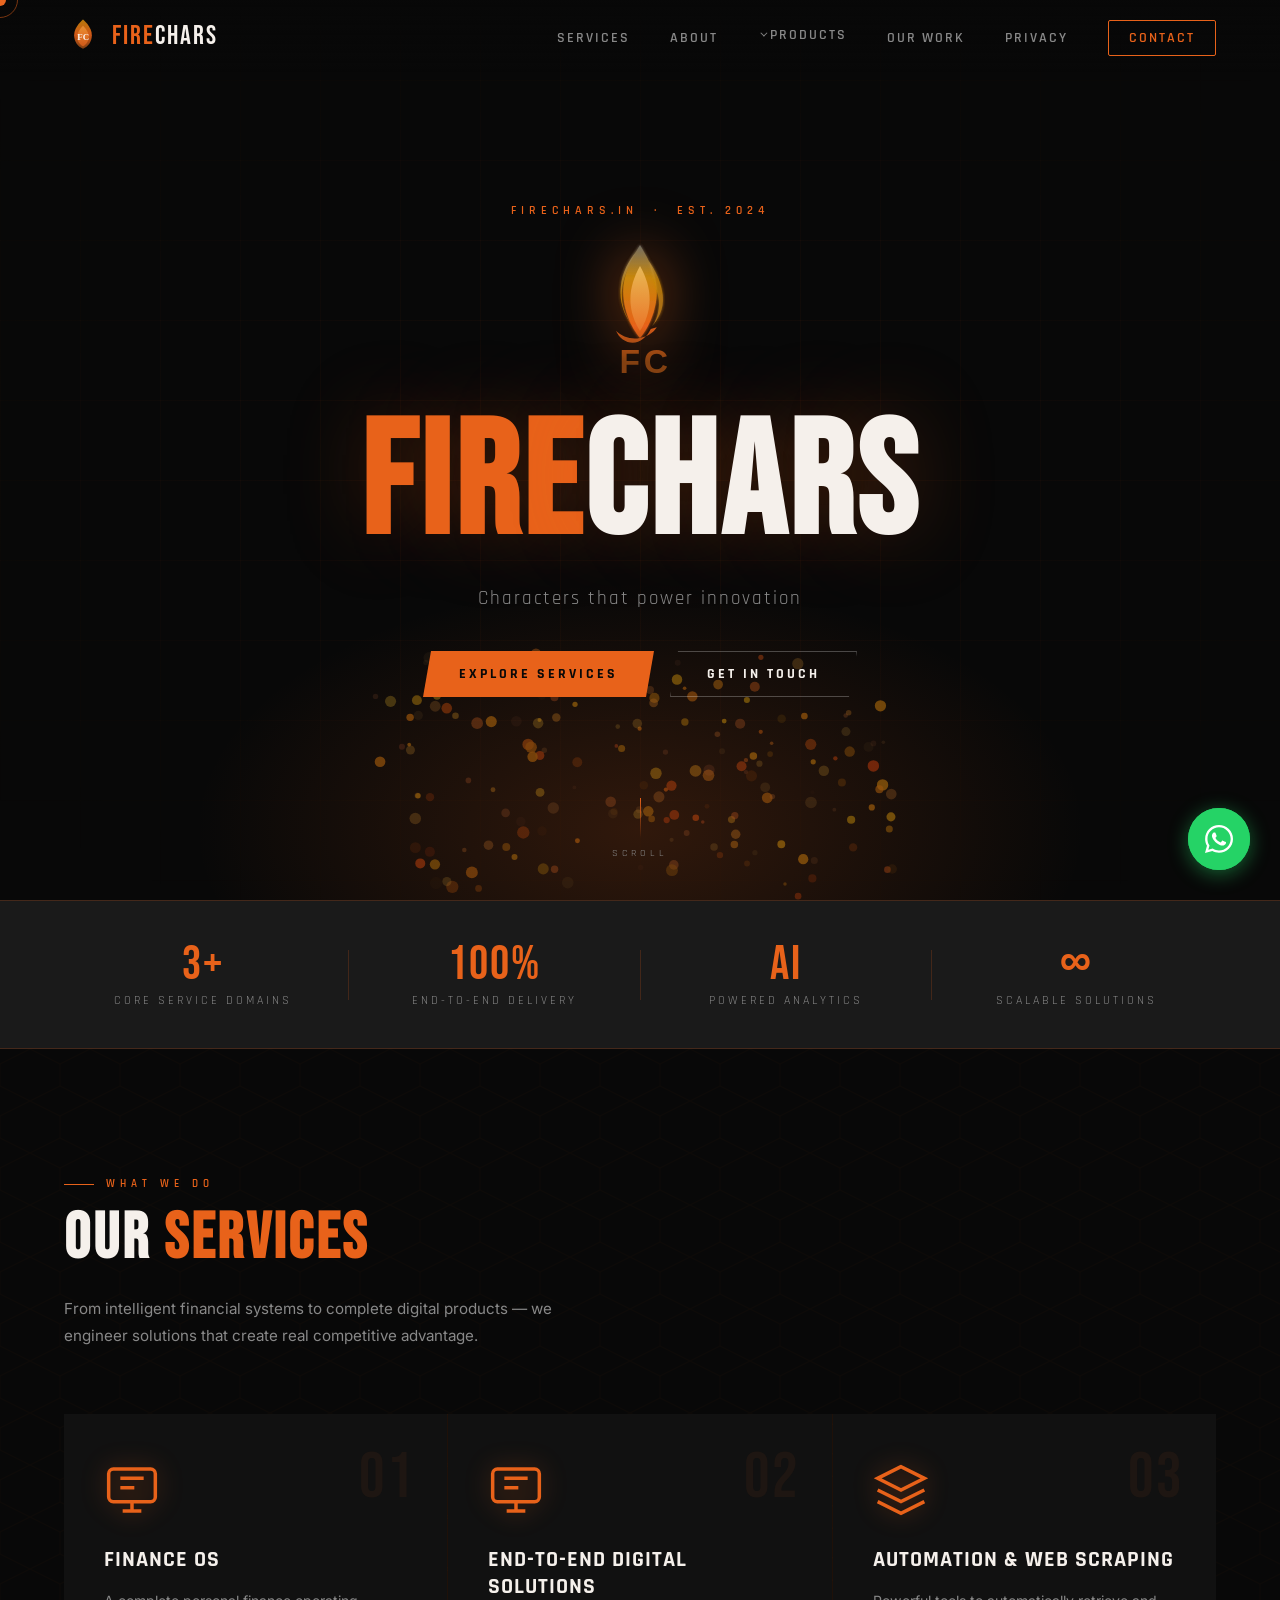
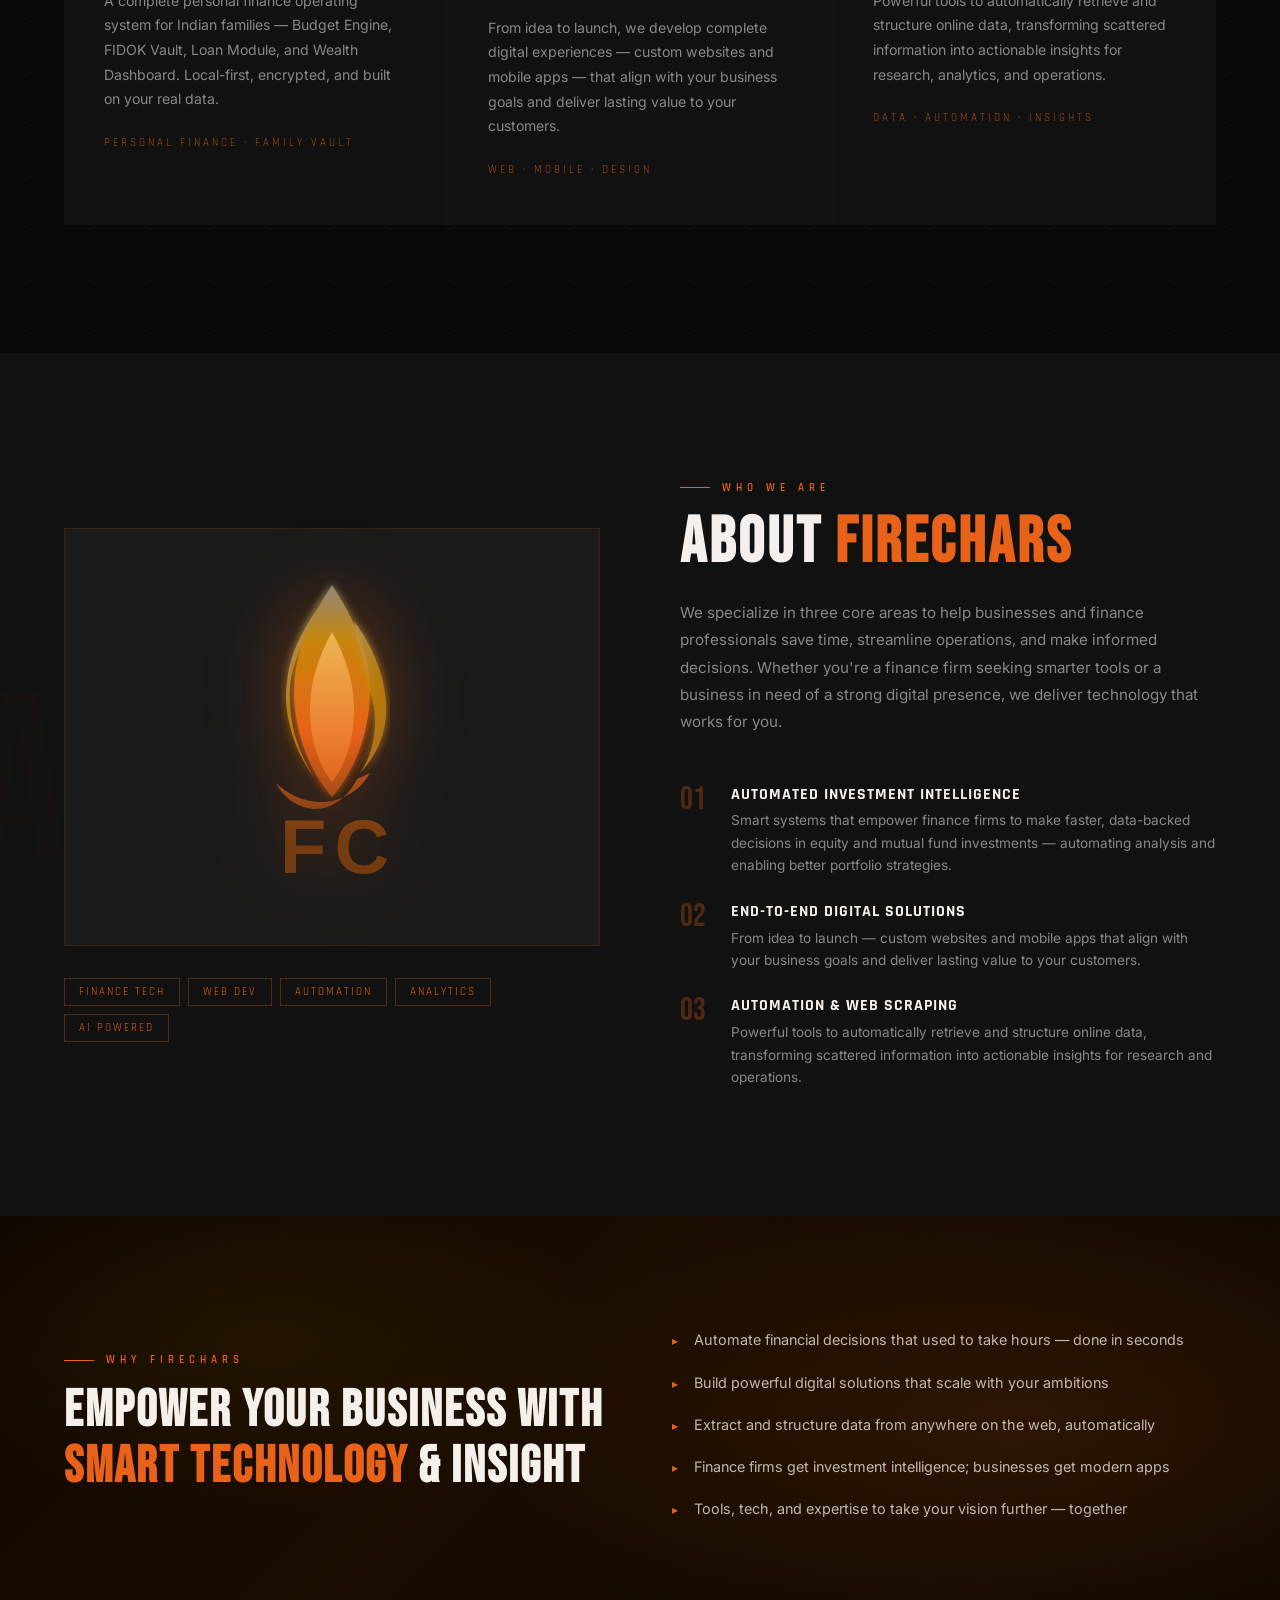
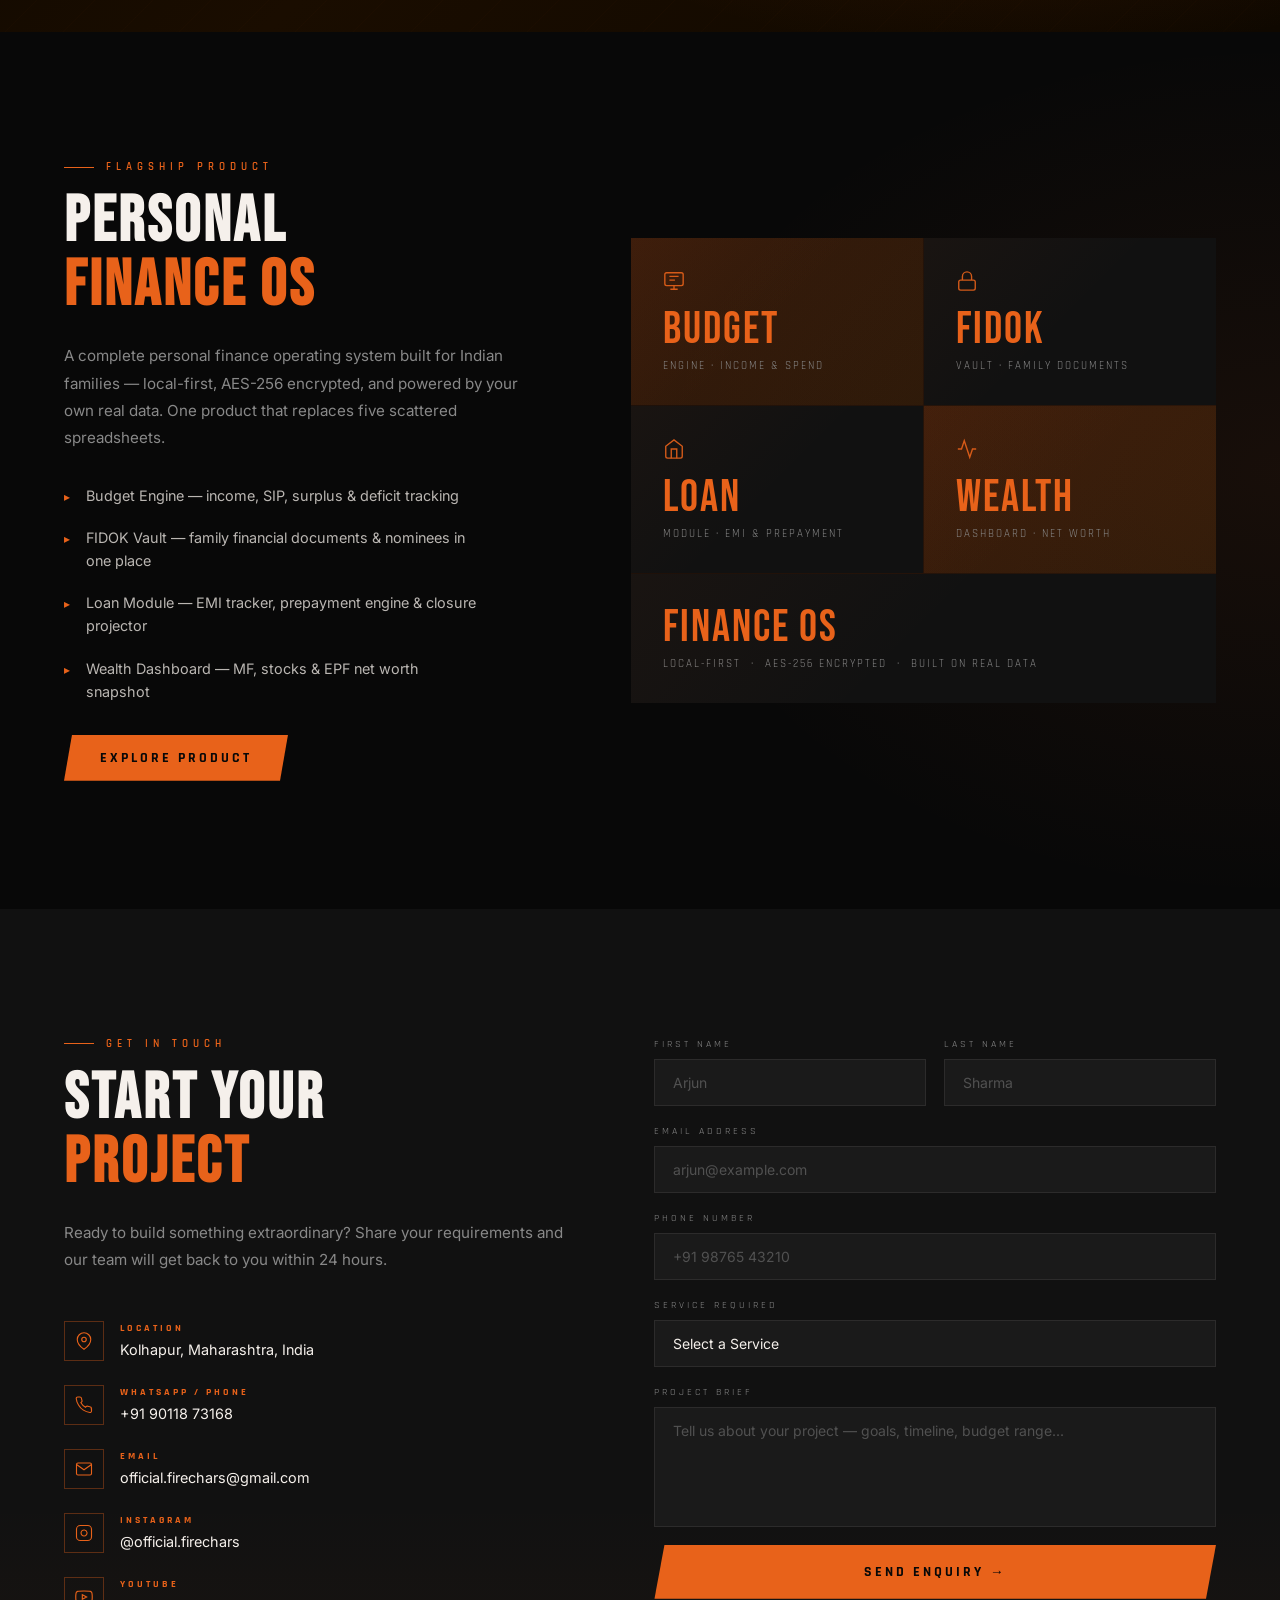
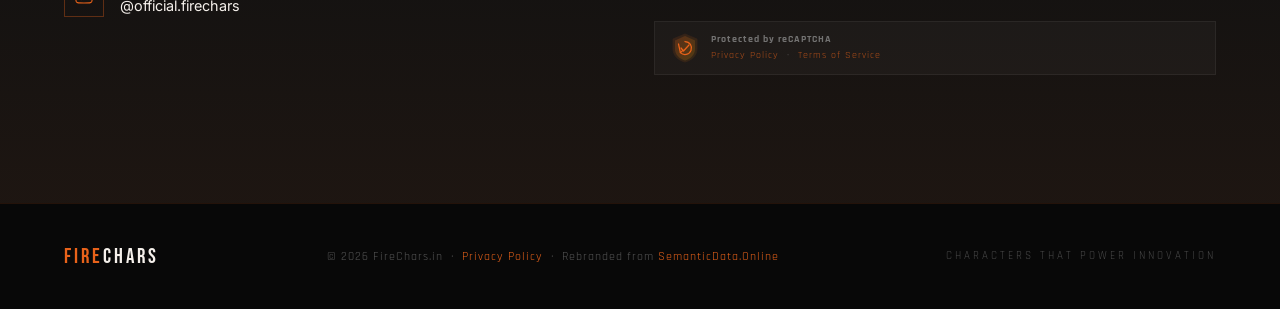
==== commit 7a822e58: "Add files via upload" ====
--- a/index.html
+++ b/index.html
@@ -113,6 +113,7 @@
           <li><a href="products.html#attendance-product"><span class="nav-dropdown-num">04</span>Student Attendance</a></li>
           <li><a href="products.html#viset-product"><span class="nav-dropdown-num">05</span>VISET : Nifty50 Dividend Scan</a></li>
           <li><a href="products.html#viset-sector-product"><span class="nav-dropdown-num">06</span>VISET : Sector Intelligence</a></li>
+          <li><a href="trendtalk.html"><span class="nav-dropdown-num">07</span>TrendTalk</a></li>
         </ul>
       </li>
       <li><a href="clients.html">Our Work</a></li>
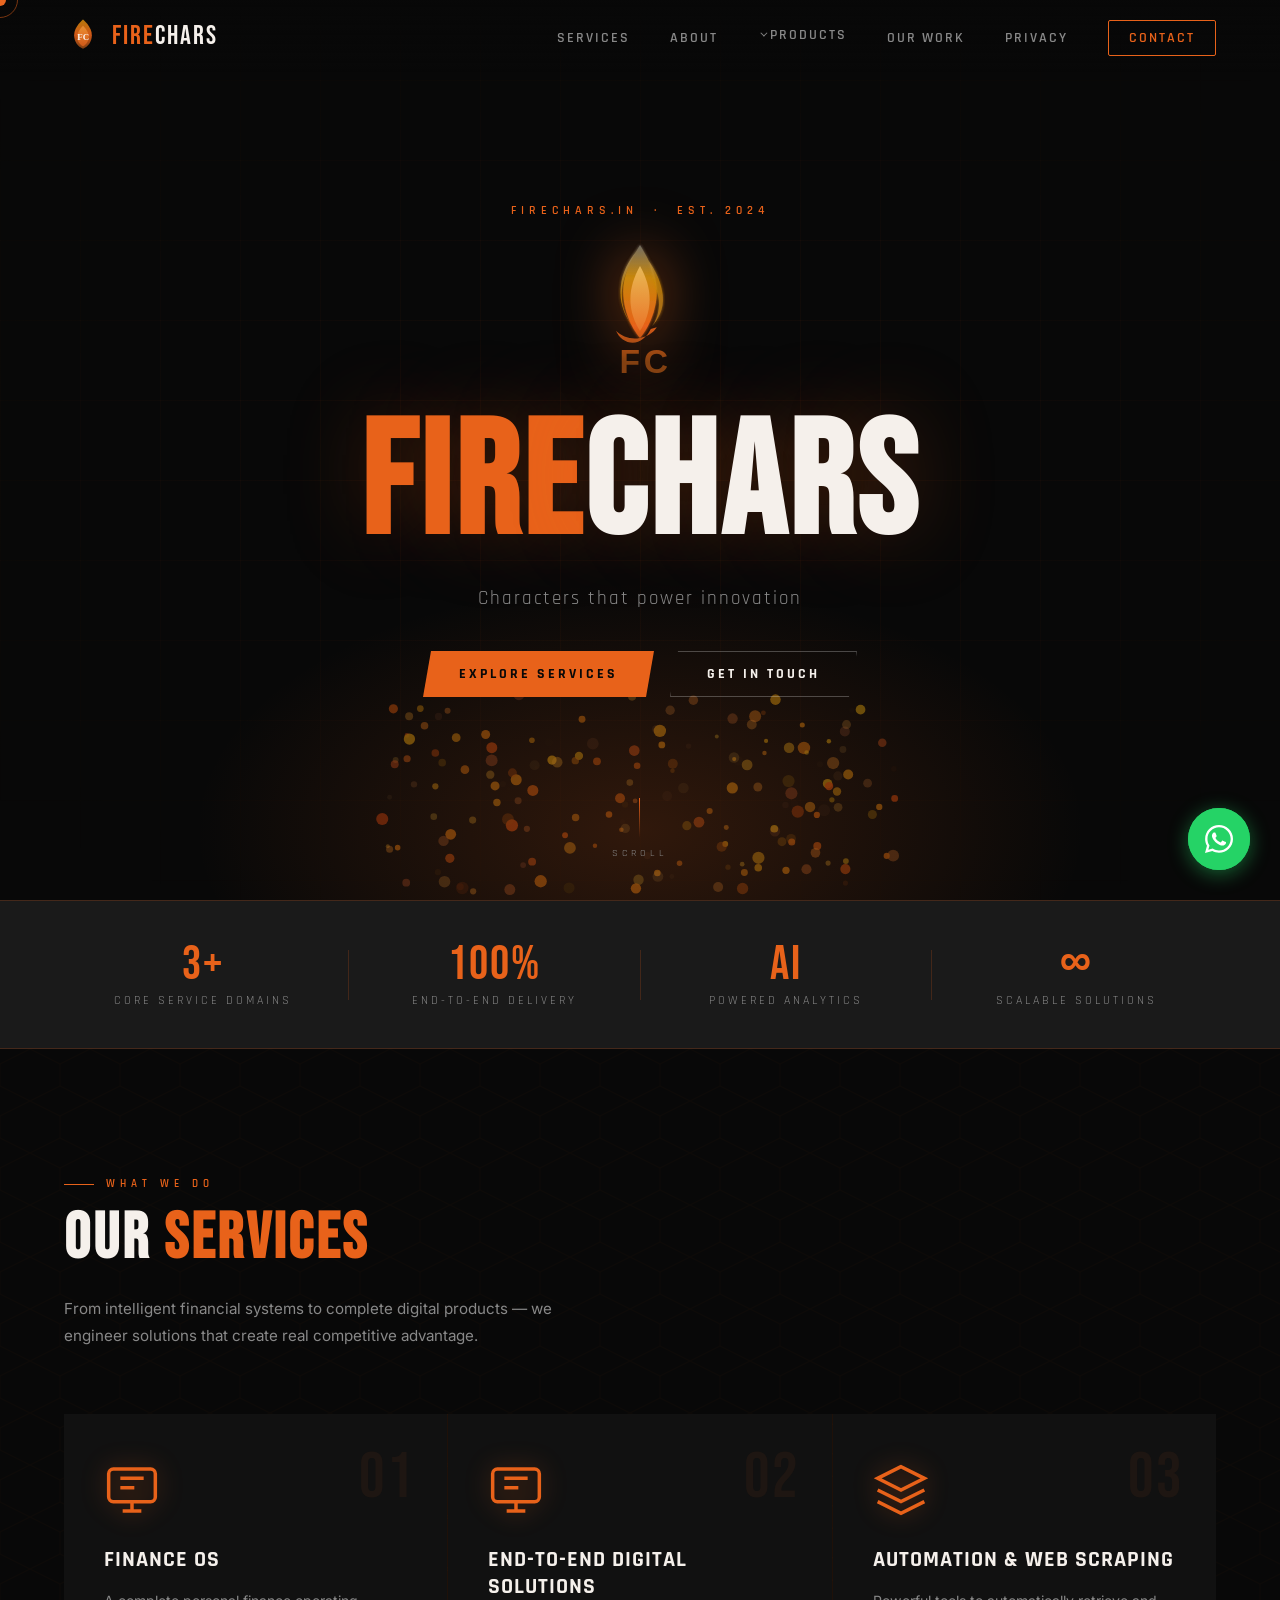
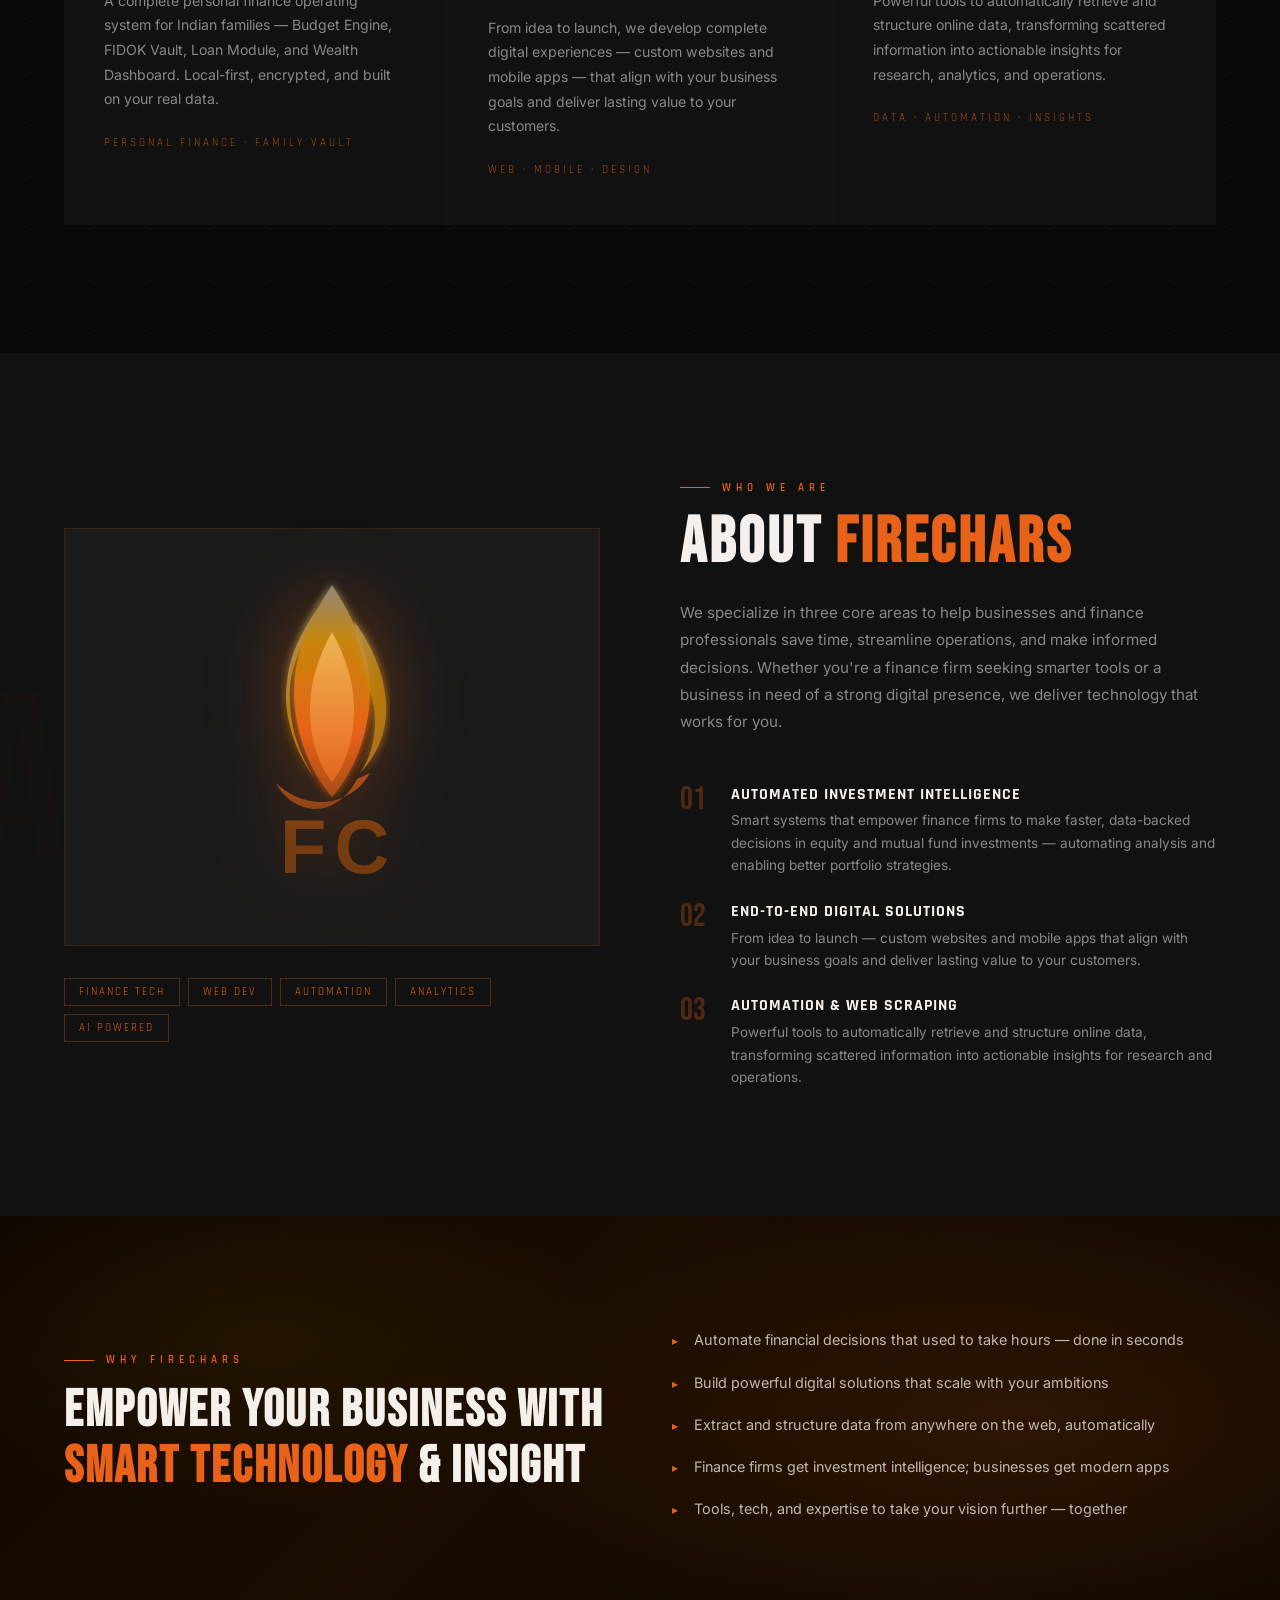
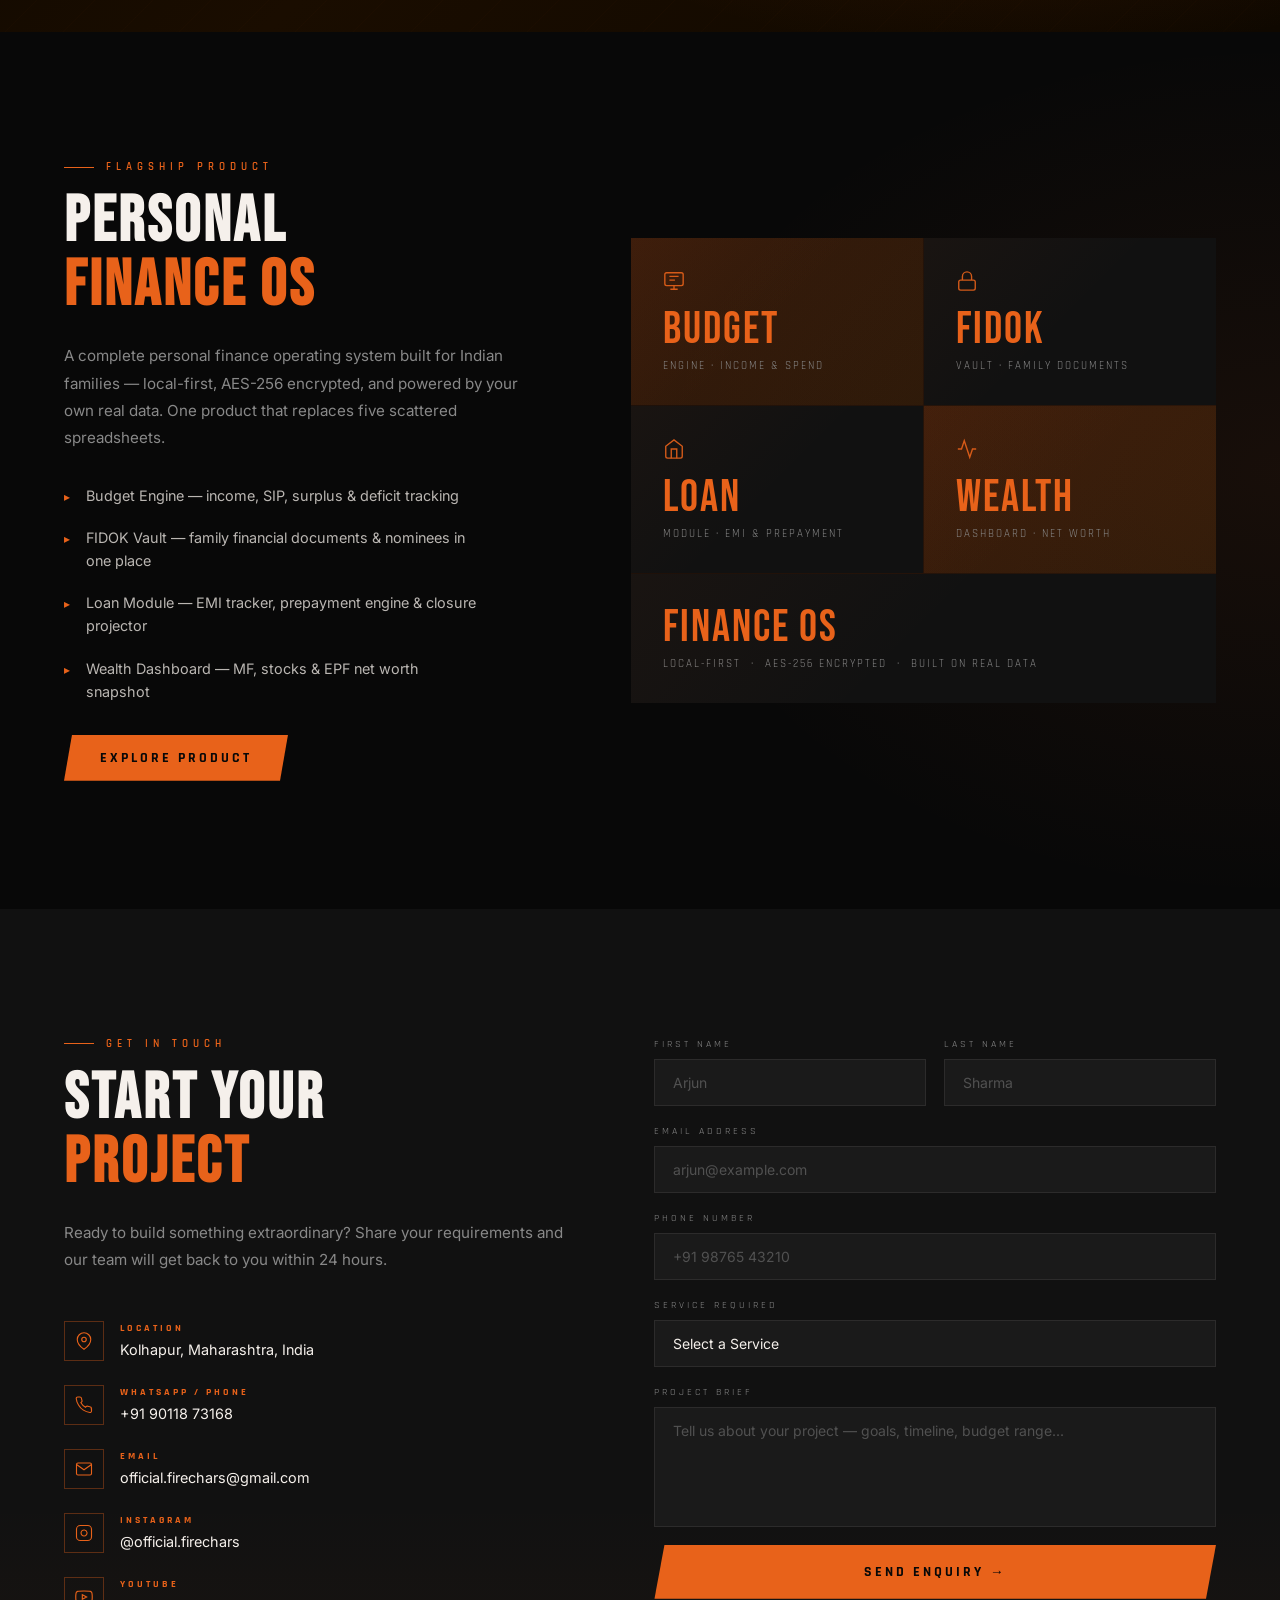
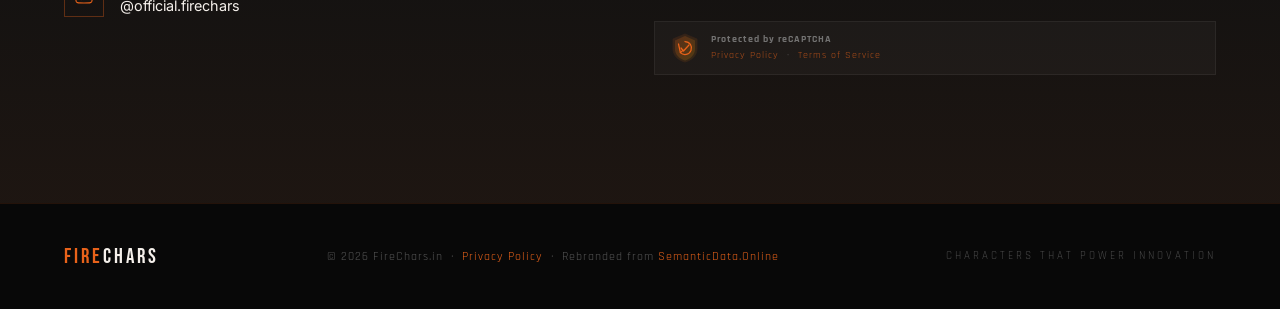
==== commit 288ae852: "Add files via upload" ====
--- a/index.html
+++ b/index.html
@@ -114,6 +114,7 @@
           <li><a href="products.html#viset-product"><span class="nav-dropdown-num">05</span>VISET : Nifty50 Dividend Scan</a></li>
           <li><a href="products.html#viset-sector-product"><span class="nav-dropdown-num">06</span>VISET : Sector Intelligence</a></li>
           <li><a href="trendtalk.html"><span class="nav-dropdown-num">07</span>TrendTalk</a></li>
+          <li><a href="wed-sample1-rohan-bhavana.html"><span class="nav-dropdown-num">08</span>Wedding Invites</a></li>
         </ul>
       </li>
       <li><a href="clients.html">Our Work</a></li>
